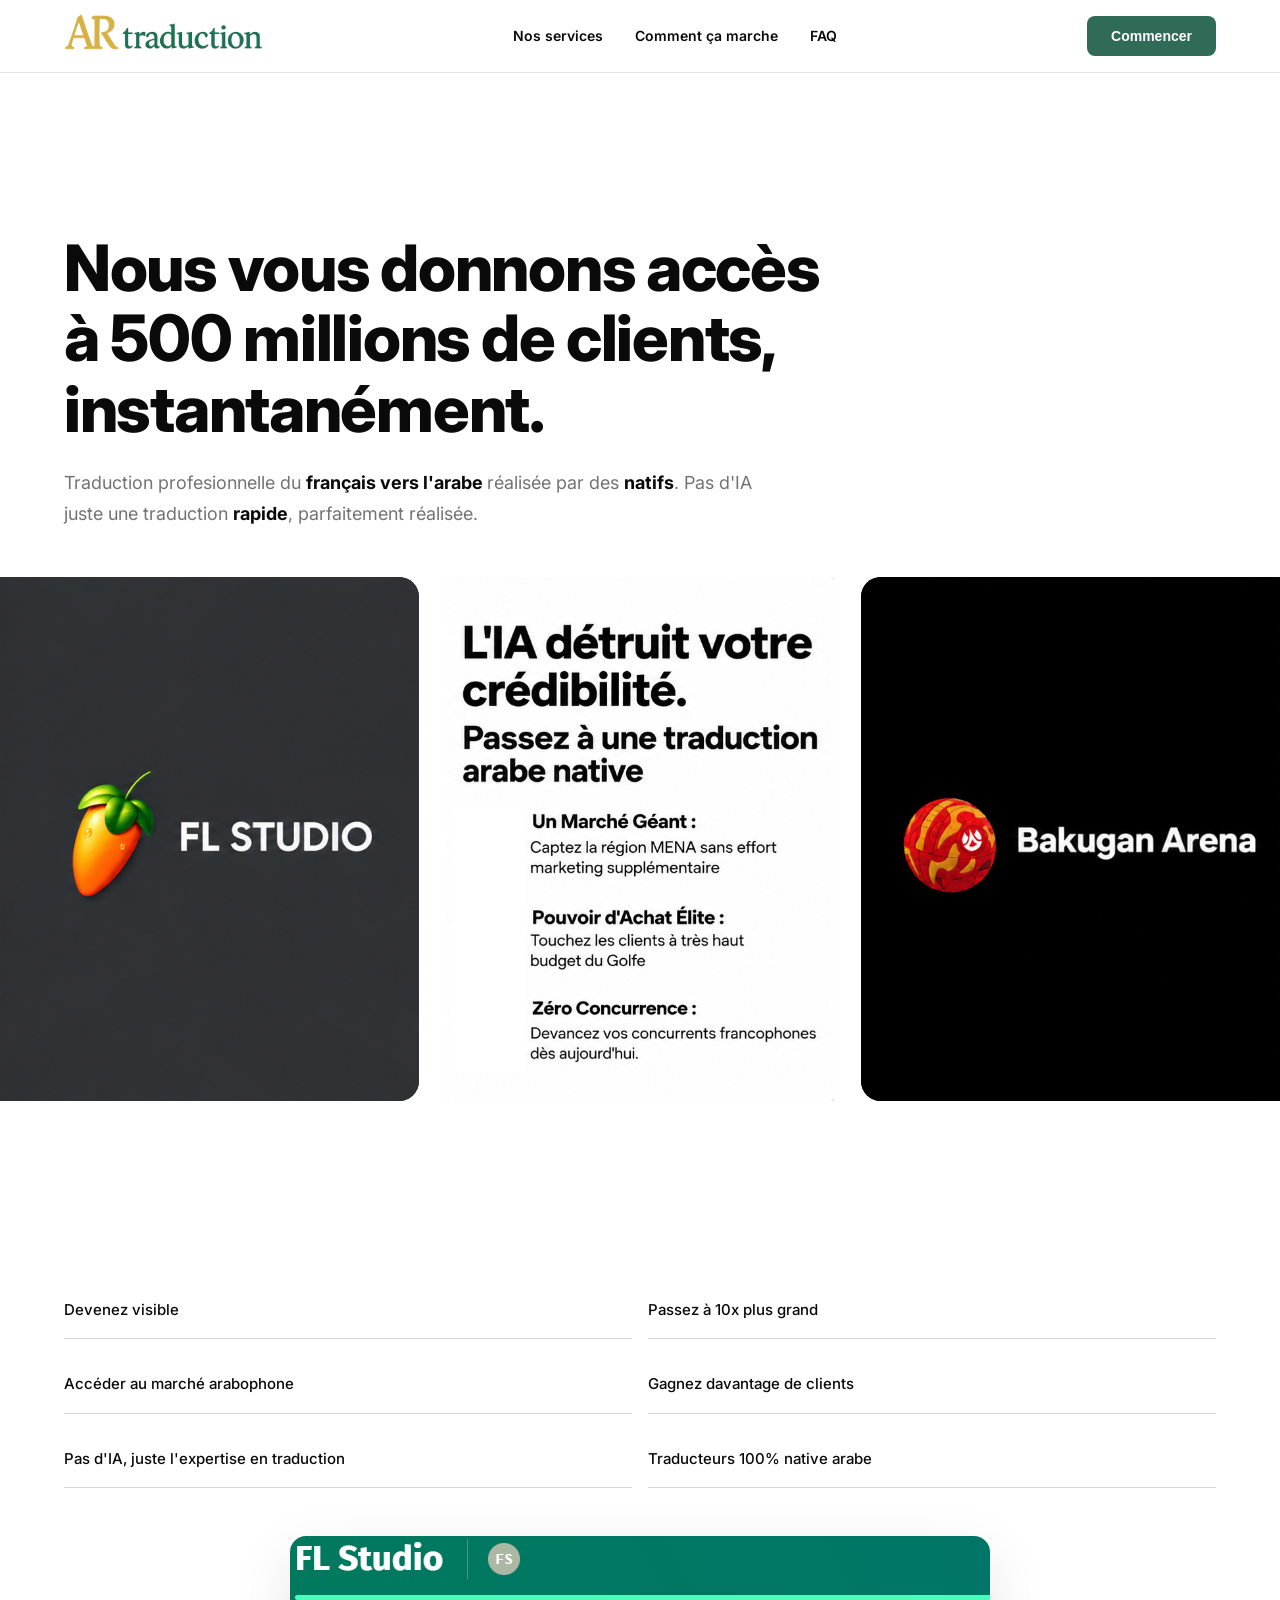
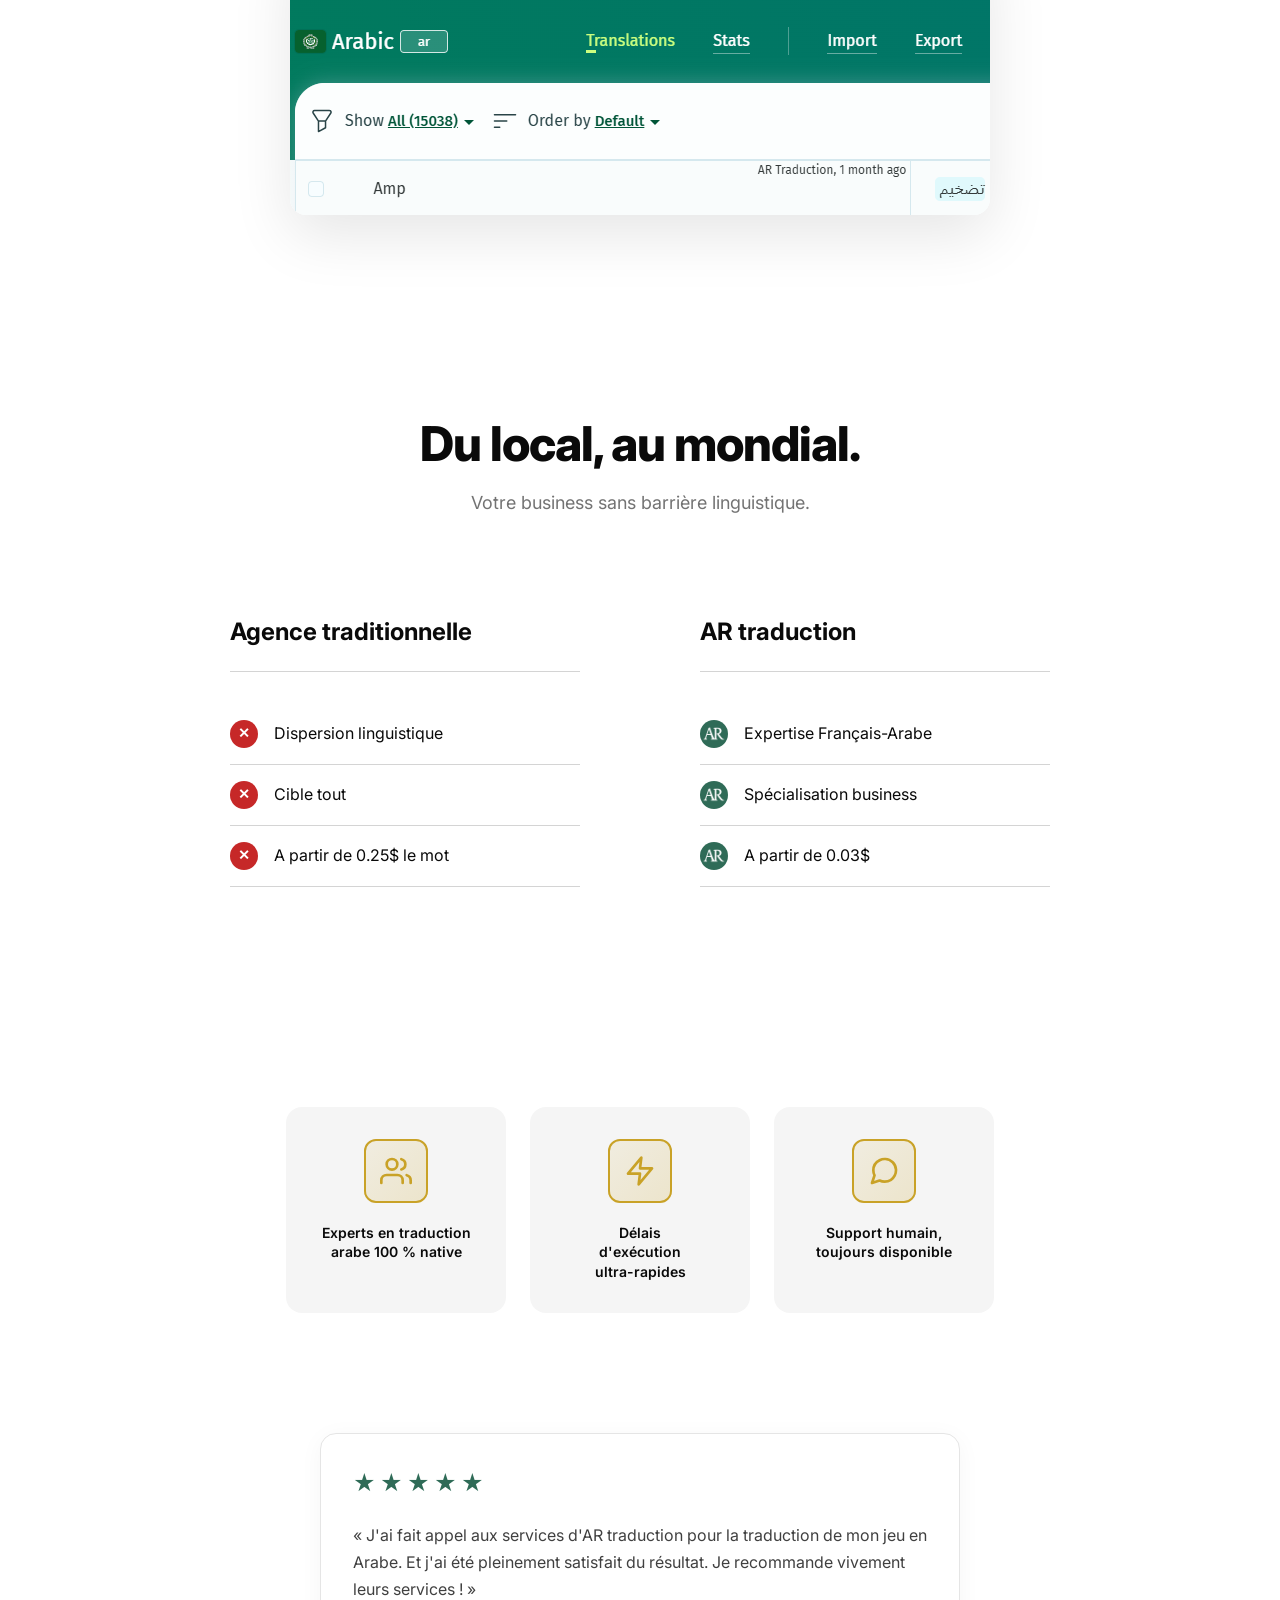
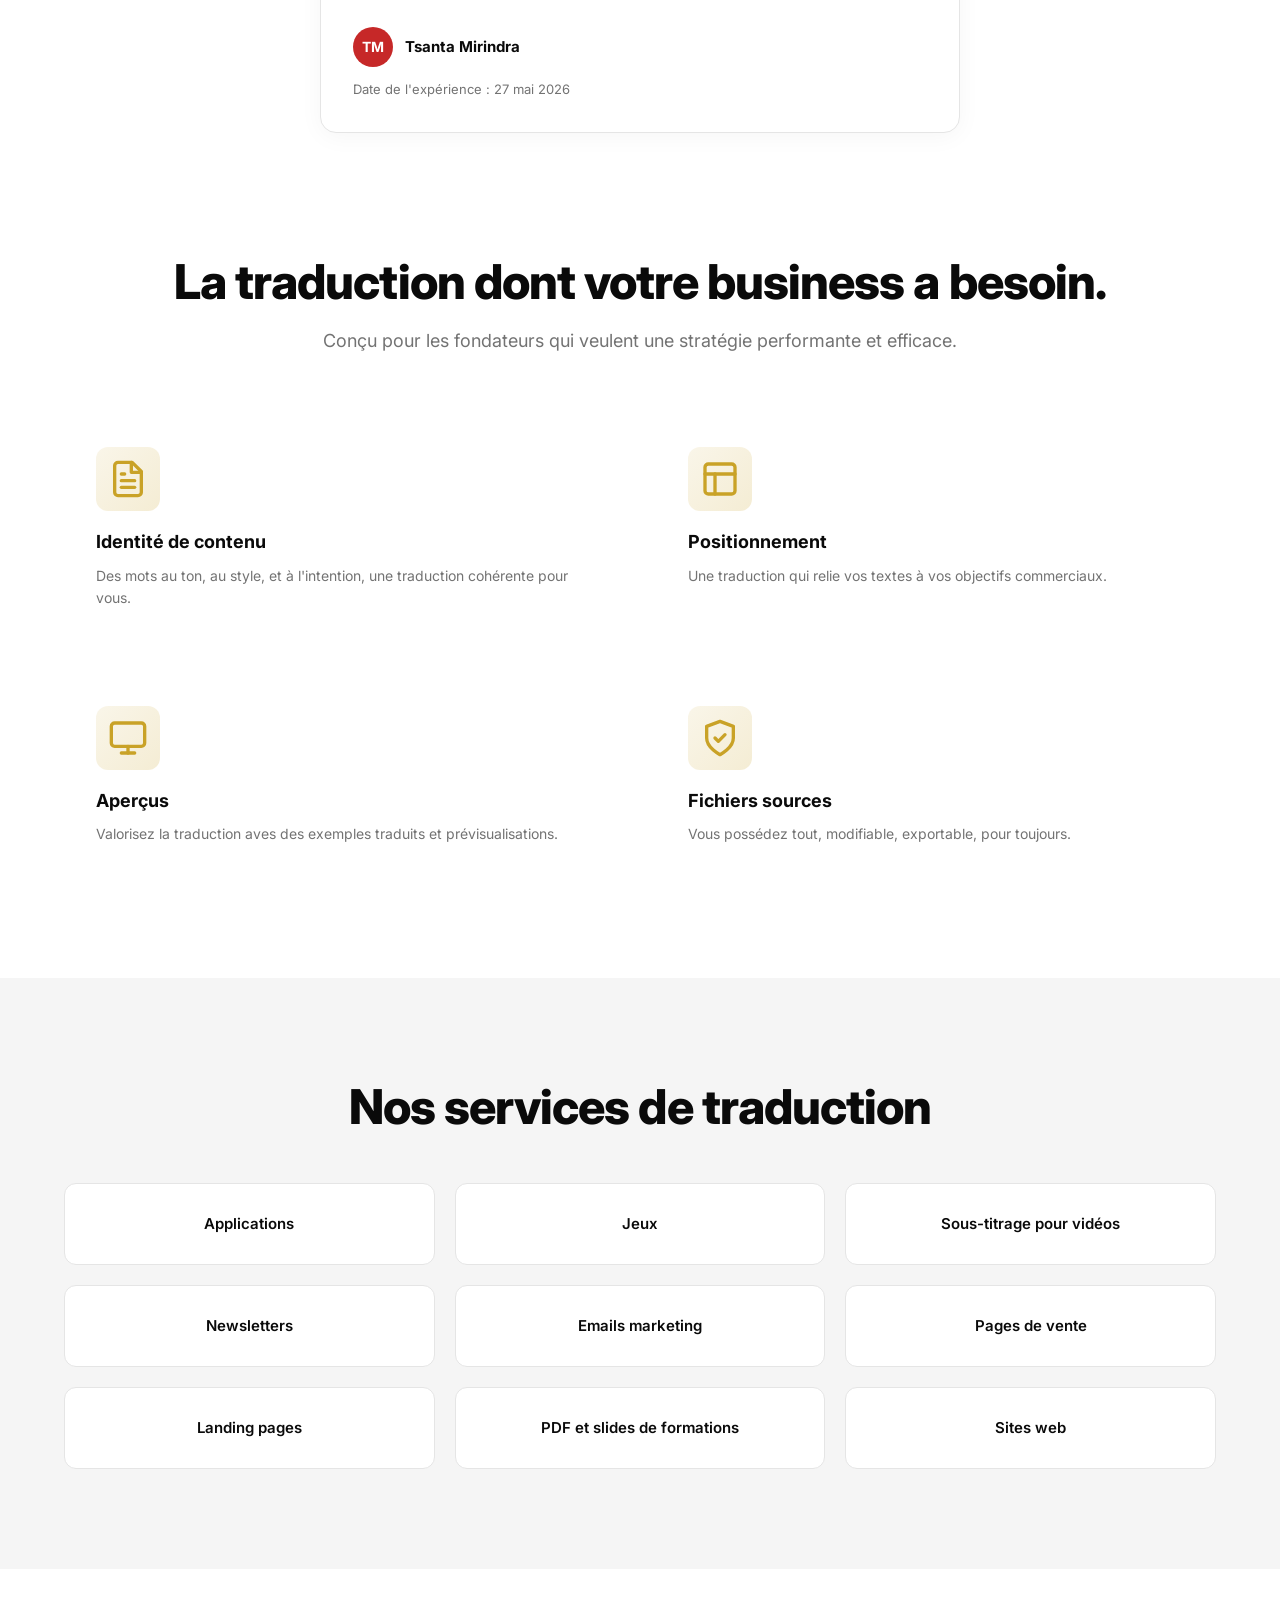
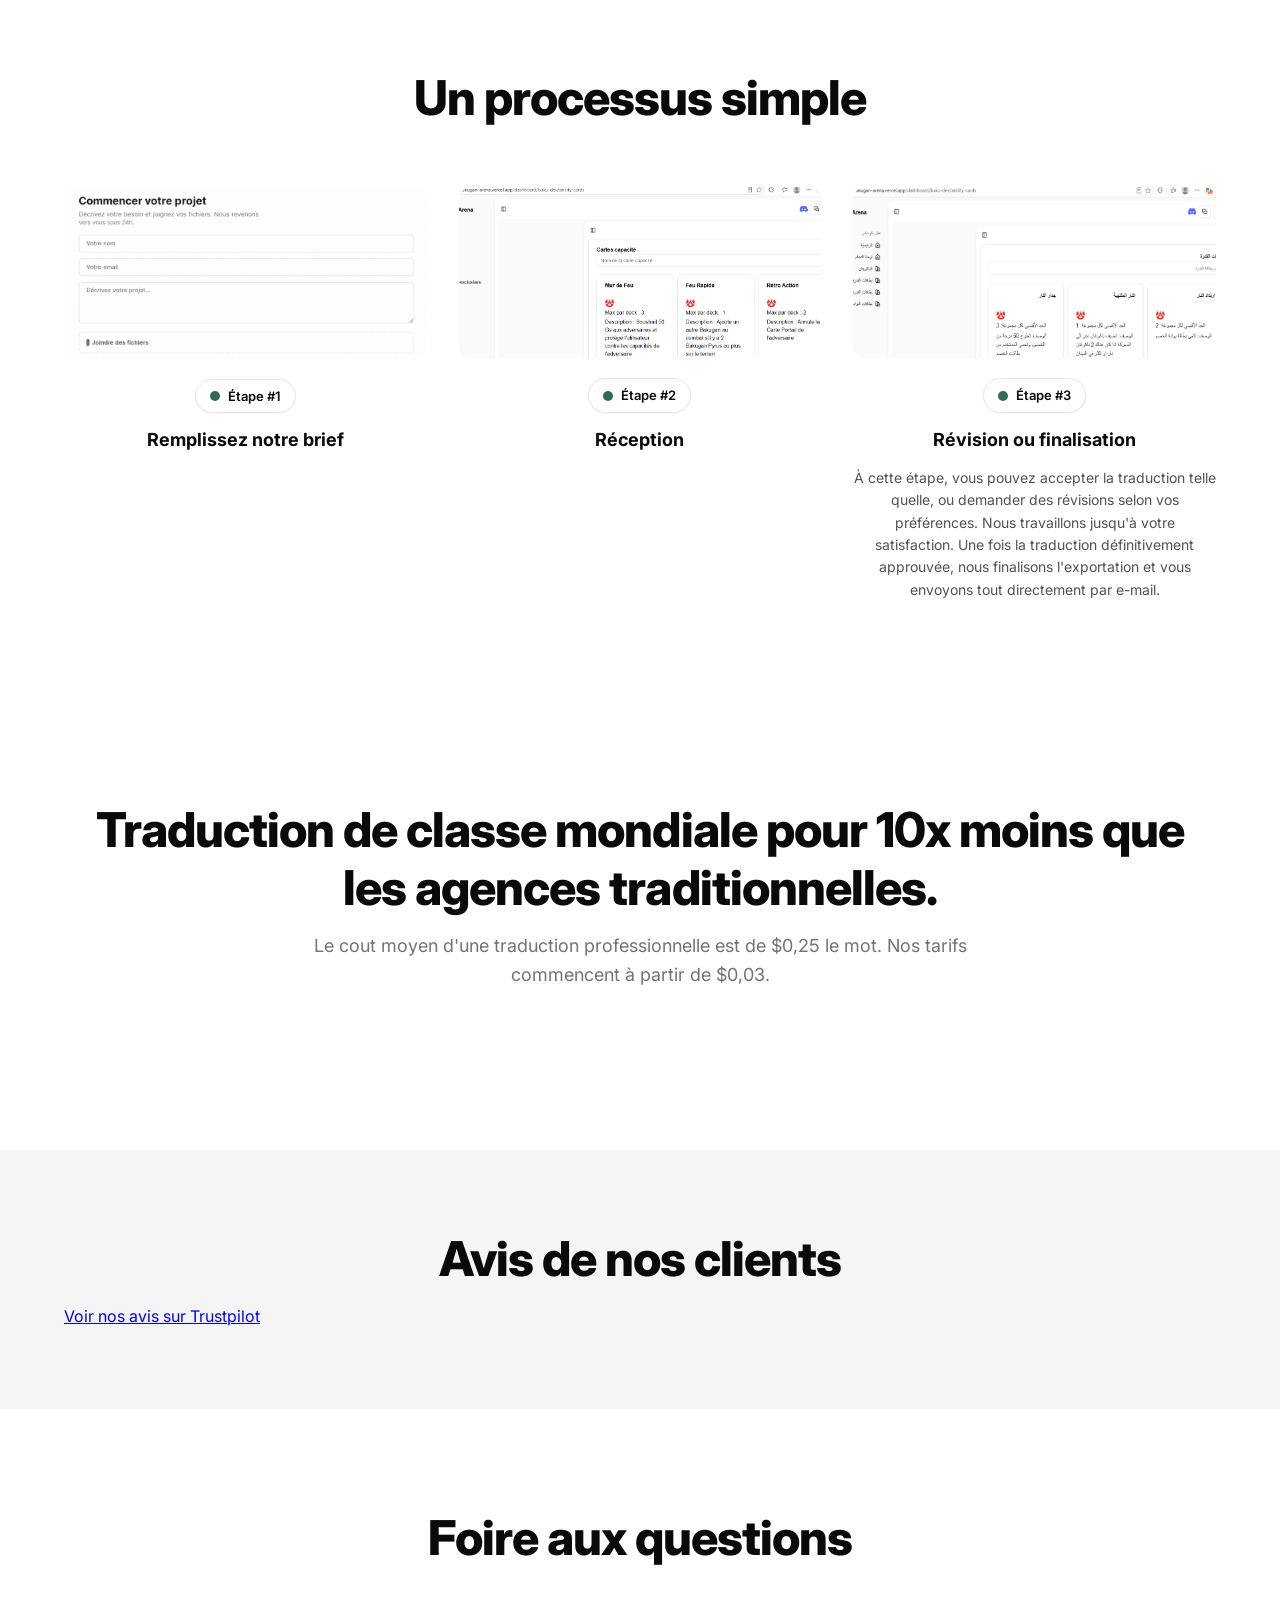
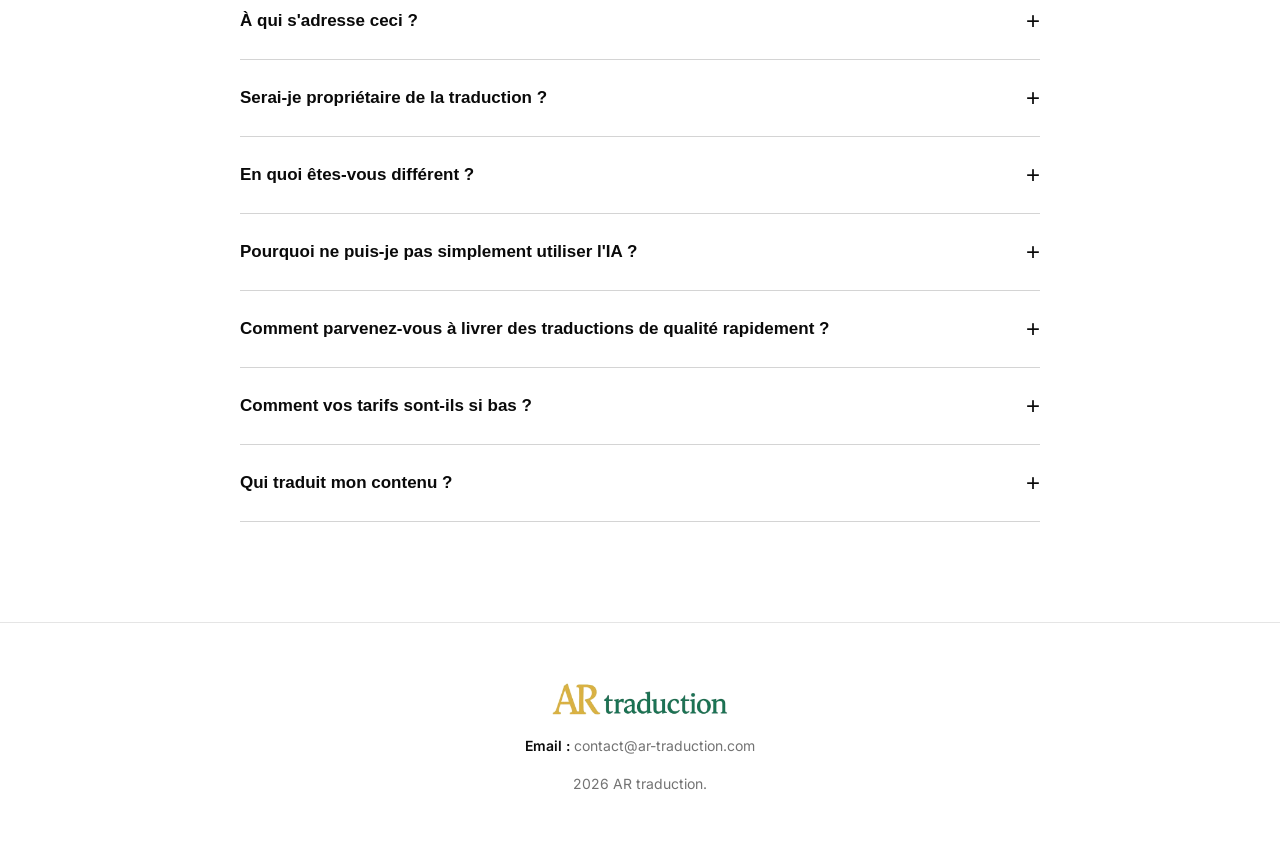
==== index.html @ 7be17edc "Add files via upload" ====
<!DOCTYPE html>
<html lang="fr">
<head>
    <meta charset="UTF-8">
    <meta name="viewport" content="width=device-width, initial-scale=1.0">
    <title>AR traduction - Traduction native du français vers l'arabe</title>
    <meta name="description" content="Traduction professionnelle réalisée par des natifs. Pas d'IA, juste une traduction rapide, d'une qualité exceptionnelle.">
    <link rel="stylesheet" href="style.css">
    <link rel="preconnect" href="https://fonts.googleapis.com">
    <link rel="preconnect" href="https://fonts.gstatic.com" crossorigin>
    <link href="https://fonts.googleapis.com/css2?family=Inter:wght@400;500;600;700;800;900&display=swap" rel="stylesheet">

    <link rel="icon" type="image/x-icon" href="images/favicon.ico" sizes="48x48">
    <link rel="apple-touch-icon" sizes="180x180" href="images/favicon.ico">

    <style>
        /* ── CAPTCHA styles ── */
        .captcha-row {
            display: flex;
            flex-direction: column;
            gap: 6px;
        }
        .captcha-label {
            font-size: 0.95rem;
            font-weight: 600;
            color: var(--text, #1a1a2e);
            padding: 2px 0;
        }
        .captcha-input {
            /* inherits .form-input via shared class */
            max-width: 160px;
        }
        /* hide number spinners */
        .captcha-input::-webkit-outer-spin-button,
        .captcha-input::-webkit-inner-spin-button { -webkit-appearance: none; margin: 0; }
        .captcha-input[type=number] { -moz-appearance: textfield; }

        .captcha-error {
            font-size: 0.82rem;
            color: #e53e3e;
            min-height: 1.1em;
            display: block;
        }
        /* shake animation on wrong answer */
        @keyframes captcha-shake {
            0%,100% { transform: translateX(0); }
            20%      { transform: translateX(-6px); }
            40%      { transform: translateX(6px); }
            60%      { transform: translateX(-4px); }
            80%      { transform: translateX(4px); }
        }
        .captcha-input.shake { animation: captcha-shake .4s ease; }

        /* ── Hero gallery — Softriver style ── */
        .hero-gallery {
            margin-top: 3rem;
            width: 100%;
            padding: 0;
            box-sizing: border-box;
            overflow: hidden;
        }
        .hero-gallery-track {
            display: grid;
            grid-template-columns: minmax(0, 1fr) minmax(0, 1fr) minmax(0, 1fr);
            gap: 12px;
            width: 100%;
        }
        .hero-gallery-card {
            width: 100%;
            aspect-ratio: 4 / 5;
            border-radius: 20px;
            overflow: hidden;
            box-shadow: none;
        }
        .hero-gallery-card img {
            width: 100%;
            height: 100%;
            object-fit: cover;
            object-position: center top;
            display: block;
        }
        @media (max-width: 700px) {
            .hero-gallery-track { grid-template-columns: 1fr; gap: 12px; }
        }
    </style>

    <!-- TrustBox script (Trustpilot) -->
    <script type="text/javascript" src="//widget.trustpilot.com/bootstrap/v5/tp.widget.bootstrap.min.js" async></script>
</head>
<body>
    <!-- Navigation -->
    <nav class="navbar">
        <div class="container nav-container">
            <a href="#" class="logo">
                <img src="images/logo.png" alt="AR traduction" class="logo-img">
            </a>
            <ul class="nav-links">
                <li><a href="#services">Nos services</a></li>
                <li><a href="#process">Comment ça marche</a></li>
                <li><a href="#faq">FAQ</a></li>
            </ul>
            <button class="nav-cta" id="openContactBtn">Commencer</button>
        </div>
    </nav>

    <!-- Hero Section -->
    <section class="hero">
        <div class="container">
            <h1 class="hero-title">
                Nous vous donnons accès<br>
                à 500 millions de clients, instantanément.
            </h1>
            <p class="hero-subtitle">
                Traduction profesionnelle du <strong>français vers l'arabe </strong>réalisée par des <strong>natifs</strong>. Pas d'IA juste une traduction <strong>rapide</strong>, parfaitement réalisée.
            </p>
        </div>
        <div class="hero-gallery">
            <div class="hero-gallery-track">
                <div class="hero-gallery-card" style="background:#2d2d2d; border-radius: 0 20px 20px 0;">
                    <img src="images/gallery-1.png" alt="FL Studio — traduction arabe" style="object-fit:cover; object-position: center 40%;">
                </div>
                <div class="hero-gallery-card" style="background:#fff; border-radius: 20px;">
                    <img src="images/gallery-2.png" alt="Exemple de traduction arabe native" style="object-fit:contain; object-position:center top;">
                </div>
                <div class="hero-gallery-card" style="background:#000; border-radius: 20px 0 0 20px;">
                    <img src="images/gallery-3.png" alt="Bakugan Arena — traduction arabe" style="object-fit:cover; object-position: center 40%;">
                </div>
            </div>
        </div>
    </section>

    <!-- Features Section -->
    <section class="features">
        <div class="container">
            <div class="features-content">
                <div class="features-text">
                    <div class="features-grid">
                        <div class="feature-item"><span class="feature-name">Devenez visible</span><span class="feature-divider"></span></div>
                        <div class="feature-item"><span class="feature-name">Passez à 10x plus grand</span><span class="feature-divider"></span></div>
                        <div class="feature-item"><span class="feature-name">Accéder au marché arabophone</span><span class="feature-divider"></span></div>
                        <div class="feature-item"><span class="feature-name">Gagnez davantage de clients</span><span class="feature-divider"></span></div>
                        <div class="feature-item"><span class="feature-name">Pas d'IA, juste l'expertise en traduction</span><span class="feature-divider"></span></div>
                        <div class="feature-item"><span class="feature-name">Traducteurs 100% native arabe</span><span class="feature-divider"></span></div>
                    </div>
                </div>
                <div class="features-image">
                    <img src="images/card.png" alt="Exemple de traduction">
                </div>
            </div>
        </div>
    </section>

    <!-- Comparison Section -->
    <section class="comparison">
        <div class="container">
            <h2 class="section-title">Du local, au mondial.</h2>
            <p class="section-subtitle">Votre business sans barrière linguistique.</p>
            <div class="comparison-grid">
                <div class="comparison-card traditional">
                    <h3 class="comparison-title">Agence traditionnelle</h3>
                    <ul class="comparison-list">
                        <li><span class="icon-x">✕</span><span>Dispersion linguistique</span></li>
                        <li><span class="icon-x">✕</span><span>Cible tout</span></li>
                        <li><span class="icon-x">✕</span><span>A partir de 0.25$ le mot</span></li>
                    </ul>
                </div>
                <div class="comparison-card ar-traduction">
                    <h3 class="comparison-title">AR traduction</h3>
                    <ul class="comparison-list">
                        <li><span class="icon-check"><img src="images/ar-logo.png" alt="AR"></span><span>Expertise Français-Arabe</span></li>
                        <li><span class="icon-check"><img src="images/ar-logo.png" alt="AR"></span><span>Spécialisation business</span></li>
                        <li><span class="icon-check"><img src="images/ar-logo.png" alt="AR"></span><span>A partir de 0.03$</span></li>
                    </ul>
                </div>
            </div>
        </div>
    </section>

    <!-- Benefits Section -->
    <section class="benefits">
        <div class="container">
            <div class="benefits-grid" style="grid-template-columns: repeat(3, minmax(0, 220px)); justify-content: center;">
                <div class="benefit-card">
                    <div class="benefit-icon"><svg xmlns="http://www.w3.org/2000/svg" width="32" height="32" viewBox="0 0 24 24" fill="none" stroke="currentColor" stroke-width="2" stroke-linecap="round" stroke-linejoin="round"><path d="M17 21v-2a4 4 0 0 0-4-4H5a4 4 0 0 0-4 4v2"></path><circle cx="9" cy="7" r="4"></circle><path d="M23 21v-2a4 4 0 0 0-3-3.87"></path><path d="M16 3.13a4 4 0 0 1 0 7.75"></path></svg></div>
                    <p class="benefit-text">Experts en traduction<br>arabe 100 % native</p>
                </div>
                <div class="benefit-card">
                    <div class="benefit-icon"><svg xmlns="http://www.w3.org/2000/svg" width="32" height="32" viewBox="0 0 24 24" fill="none" stroke="currentColor" stroke-width="2" stroke-linecap="round" stroke-linejoin="round"><polygon points="13 2 3 14 12 14 11 22 21 10 12 10 13 2"></polygon></svg></div>
                    <p class="benefit-text">Délais<br>d'exécution<br>ultra-rapides</p>
                </div>
                <div class="benefit-card">
                    <div class="benefit-icon"><svg xmlns="http://www.w3.org/2000/svg" width="32" height="32" viewBox="0 0 24 24" fill="none" stroke="currentColor" stroke-width="2" stroke-linecap="round" stroke-linejoin="round"><path d="M21 11.5a8.38 8.38 0 0 1-.9 3.8 8.5 8.5 0 0 1-7.6 4.7 8.38 8.38 0 0 1-3.8-.9L3 21l1.9-5.7a8.38 8.38 0 0 1-.9-3.8 8.5 8.5 0 0 1 4.7-7.6 8.38 8.38 0 0 1 3.8-.9h.5a8.48 8.48 0 0 1 8 8v.5z"></path></svg></div>
                    <p class="benefit-text">Support humain,<br>toujours disponible</p>
                </div>
            </div>
        </div>
    </section>

    <!-- Featured Review (above Package) -->
    <section class="featured-review">
        <div class="container">
            <div class="featured-review-card">
                <div class="review-stars">★★★★★</div>
                <p class="review-quote">« J'ai fait appel aux services d'AR traduction pour la traduction de mon jeu en Arabe. Et j'ai été pleinement satisfait du résultat. Je recommande vivement leurs services ! »</p>
                <div class="review-meta">
                    <div class="review-avatar">TM</div>
                    <div class="review-author-block">
                        <p class="review-author">Tsanta Mirindra</p>
                    </div>
                </div>
                <p class="review-date">Date de l'expérience : 27 mai 2026</p>
            </div>
        </div>
    </section>

    <!-- Package Section -->
    <section class="package">
        <div class="container">
            <h2 class="section-title">La traduction dont votre business a besoin.</h2>
            <p class="section-subtitle">Conçu pour les fondateurs qui veulent une stratégie performante et efficace.</p>
            <div class="package-grid" style="grid-template-columns: repeat(2, 1fr);">
                <div class="package-item">
                    <div class="package-icon"><svg xmlns="http://www.w3.org/2000/svg" width="40" height="40" viewBox="0 0 24 24" fill="none" stroke="currentColor" stroke-width="2" stroke-linecap="round" stroke-linejoin="round"><path d="M14.5 2H6a2 2 0 0 0-2 2v16a2 2 0 0 0 2 2h12a2 2 0 0 0 2-2V7.5L14.5 2z"></path><polyline points="14 2 14 8 20 8"></polyline><line x1="16" y1="13" x2="8" y2="13"></line><line x1="16" y1="17" x2="8" y2="17"></line><line x1="10" y1="9" x2="8" y2="9"></line></svg></div>
                    <h4>Identité de contenu</h4>
                    <p>Des mots au ton, au style, et à l'intention, une traduction cohérente pour vous.</p>
                </div>
                <div class="package-item">
                    <div class="package-icon"><svg xmlns="http://www.w3.org/2000/svg" width="40" height="40" viewBox="0 0 24 24" fill="none" stroke="currentColor" stroke-width="2" stroke-linecap="round" stroke-linejoin="round"><rect x="3" y="3" width="18" height="18" rx="2"/><path d="M3 9h18"/><path d="M9 21V9"/></svg></div>
                    <h4>Positionnement</h4>
                    <p>Une traduction qui relie vos textes à vos objectifs commerciaux.</p>
                </div>
                <div class="package-item">
                    <div class="package-icon"><svg xmlns="http://www.w3.org/2000/svg" width="40" height="40" viewBox="0 0 24 24" fill="none" stroke="currentColor" stroke-width="2" stroke-linecap="round" stroke-linejoin="round"><rect x="2" y="3" width="20" height="14" rx="2" ry="2"></rect><line x1="8" y1="21" x2="16" y2="21"></line><line x1="12" y1="17" x2="12" y2="21"></line></svg></div>
                    <h4>Aperçus</h4>
                    <p>Valorisez la traduction aves des exemples traduits et prévisualisations.</p>
                </div>
                <div class="package-item">
                    <div class="package-icon"><svg xmlns="http://www.w3.org/2000/svg" width="40" height="40" viewBox="0 0 24 24" fill="none" stroke="currentColor" stroke-width="2" stroke-linecap="round" stroke-linejoin="round"><path d="M12 22s8-4 8-10V5l-8-3-8 3v7c0 6 8 10 8 10z"></path><path d="m9 12 2 2 4-4"></path></svg></div>
                    <h4>Fichiers sources</h4>
                    <p>Vous possédez tout, modifiable, exportable, pour toujours.</p>
                </div>
            </div>
        </div>
    </section>

    <!-- Services Section -->
    <section class="services" id="services">
        <div class="container">
            <h2 class="section-title">Nos services de traduction</h2>
            <div class="services-grid">
                <div class="service-card">Applications</div>
                <div class="service-card">Jeux</div>
                <div class="service-card">Sous-titrage pour vidéos</div>
                <div class="service-card">Newsletters</div>
                <div class="service-card">Emails marketing</div>
                <div class="service-card">Pages de vente</div>
                <div class="service-card">Landing pages</div>
                <div class="service-card">PDF et slides de formations</div>
                <div class="service-card">Sites web</div>
            </div>
        </div>
    </section>

    <!-- Comment ça marche / Process Section -->
    <section class="process" id="process">
        <div class="container">
            <h2 class="section-title">Un processus simple</h2>
            <div class="process-grid">
                <div class="process-step">
                    <div class="process-step-image">
                        <img src="images/process-1.png" alt="Étape 1 — Remplissez notre brief">
                    </div>
                    <span class="process-step-badge"><span class="process-step-dot"></span>Étape #1</span>
                    <h3 class="process-step-title">Remplissez notre brief</h3>
                </div>
                <div class="process-step">
                    <div class="process-step-image">
                        <img src="images/process-2.png" alt="Étape 2 — Réception">
                    </div>
                    <span class="process-step-badge"><span class="process-step-dot"></span>Étape #2</span>
                    <h3 class="process-step-title">Réception</h3>
                </div>
                <div class="process-step">
                    <div class="process-step-image">
                        <img src="images/process-3.png" alt="Étape 3 — Révision ou finalisation">
                    </div>
                    <span class="process-step-badge"><span class="process-step-dot"></span>Étape #3</span>
                    <h3 class="process-step-title">Révision ou finalisation</h3>
                    <p class="process-step-text">À cette étape, vous pouvez accepter la traduction telle quelle, ou demander des révisions selon vos préférences. Nous travaillons jusqu'à votre satisfaction. Une fois la traduction définitivement approuvée, nous finalisons l'exportation et vous envoyons tout directement par e-mail.</p>
                </div>
            </div>
        </div>
    </section>

    <!-- Pricing Section -->
    <section class="pricing">
        <div class="container">
            <h2 class="section-title">Traduction de classe mondiale pour 10x moins que les agences traditionnelles.</h2>
            <p class="section-subtitle">Le cout moyen d'une traduction professionnelle est de $0,25 le mot. Nos tarifs commencent à partir de $0,03.</p>
        </div>
    </section>

    <!-- Reviews Section (Trustpilot TrustBox) -->
    <section class="reviews">
        <div class="container">
            <h2 class="section-title">Avis de nos clients</h2>

            <!-- TrustBox widget - Carousel -->
            <div class="trustpilot-widget"
                 data-locale="fr-FR"
                 data-template-id="56278e9abfbbba0bdcd568bc"
                 data-businessunit-id="6a16bdfcb979cc82302ed591"
                 data-style-height="140px"
                 data-style-width="100%"
                 data-theme="light"
                 data-stars="4,5"
                 data-review-languages="fr">
                <a href="https://fr.trustpilot.com/review/ar-traduction.com" target="_blank" rel="noopener">
                    Voir nos avis sur Trustpilot
                </a>
            </div>
            <!-- End TrustBox widget -->
        </div>
    </section>

    <!-- FAQ Section -->
    <section class="faq" id="faq">
        <div class="container">
            <h2 class="section-title">Foire aux questions</h2>
            <div class="faq-list">
                <div class="faq-item">
                    <button class="faq-question">
                        <span>À qui s'adresse ceci ?</span>
                        <span class="faq-icon">+</span>
                    </button>
                    <div class="faq-answer">
                        <p>Nous nous adressons aux marques, produits et services qui souhaitent une traduction de qualité sans devoir attendre des semaines (ou des mois) avec une agence ou un freelance hors de prix.</p>
                    </div>
                </div>
                <div class="faq-item">
                    <button class="faq-question">
                        <span>Serai-je propriétaire de la traduction ?</span>
                        <span class="faq-icon">+</span>
                    </button>
                    <div class="faq-answer">
                        <p>Oui absolument, contrairement à la traduction par IA, vous pouvez pleinement protéger cette traduction.</p>
                    </div>
                </div>
                <div class="faq-item">
                    <button class="faq-question">
                        <span>En quoi êtes-vous différent ?</span>
                        <span class="faq-icon">+</span>
                    </button>
                    <div class="faq-answer">
                        <p>Notre objectif et de permettre à toute personne lançant une entreprise, même avec peu de capital, de disposer d'une traduction de qualité tout en maintenant des prix abordables.</p>
                    </div>
                </div>
                <div class="faq-item">
                    <button class="faq-question">
                        <span>Pourquoi ne puis-je pas simplement utiliser l'IA ?</span>
                        <span class="faq-icon">+</span>
                    </button>
                    <div class="faq-answer">
                        <p>L'IA est idéale pour créer des traductions temporaires lors de la mise en place de votre entreprise. Cependant, si vous souhaitez un contenu durable, crédible et qui transmet puissamment votre vision, opter pour une traduction native est la solution.</p>
                    </div>
                </div>
                <div class="faq-item">
                    <button class="faq-question">
                        <span>Comment parvenez-vous à livrer des traductions de qualité rapidement ?</span>
                        <span class="faq-icon">+</span>
                    </button>
                    <div class="faq-answer">
                        <p>Nous possédons des années d'expérience combinée en traduction, et utilisons des processus pour fournir des traductions à une vitesse record.</p>
                    </div>
                </div>
                <div class="faq-item">
                    <button class="faq-question">
                        <span>Comment vos tarifs sont-ils si bas ?</span>
                        <span class="faq-icon">+</span>
                    </button>
                    <div class="faq-answer">
                        <p>Nous tirons parti de nos années d'expertise combinée en traduction, avec une méthode d'équipe/de collaboration, ce qui nous permet d'être efficaces et de traduire rapidement.</p>
                    </div>
                </div>
                <div class="faq-item">
                    <button class="faq-question">
                        <span>Qui traduit mon contenu ?</span>
                        <span class="faq-icon">+</span>
                    </button>
                    <div class="faq-answer">
                        <p>Tous nos traducteurs sont soigneusement sélectionnés du monde arabe, et chaque traduction est réalisée sous supervision.</p>
                    </div>
                </div>
            </div>
        </div>
    </section>

    <!-- Footer -->
    <footer class="footer">
        <div class="container">
            <div class="footer-content">
                <img src="images/logo.png" alt="AR traduction" class="footer-logo">
                <p class="footer-contact"><span class="footer-contact-label">Email :</span> <a href="mailto:contact@ar-traduction.com" class="footer-contact-email">contact@ar-traduction.com</a></p>
                <p class="footer-text">2026 AR traduction.</p>
            </div>
        </div>
    </footer>

    <!-- Contact Modal -->
    <div class="modal-overlay" id="contactModal" aria-hidden="true">
        <div class="modal" role="dialog" aria-modal="true" aria-labelledby="modalTitle">
            <button class="modal-close" id="closeContactBtn" aria-label="Fermer">×</button>
            <h3 id="modalTitle" class="modal-title">Commencer votre projet</h3>
            <p class="modal-subtitle">Décrivez votre besoin et joignez vos fichiers. Nous revenons vers vous sous 24h.</p>

            <form id="contactForm"
                  action="https://formsubmit.co/contact@ar-traduction.com"
                  method="POST"
                  enctype="multipart/form-data">
                <input type="hidden" name="_subject" value="Nouvelle demande — AR traduction">
                <input type="hidden" name="_captcha" value="false">
                <!-- Bot trap: hidden timestamp field filled by JS; bots that don't run JS won't set it -->
                <input type="hidden" name="_form_loaded" id="formLoadedTime" value="">
                <input type="hidden" name="_template" value="table">
                <input type="hidden" name="_next" value="https://ar-traduction.com/merci.html">
                <input type="hidden" name="_autoresponse" value="Merci pour votre message ! Nous avons bien reçu votre demande et vous répondrons sous 24-48h. — L'équipe AR Traduction">
                <input type="text" name="_honey" style="display:none">

                <div class="form-row">
                    <input class="form-input" type="text" name="Nom" placeholder="Votre nom" required>
                </div>
                <div class="form-row">
                    <input class="form-input" type="email" name="email" placeholder="Votre email" required>
                </div>
                <div class="form-row">
                    <textarea class="form-input" name="Message" rows="5" placeholder="Décrivez votre projet..." required></textarea>
                </div>
                <div class="form-row">
                    <label class="file-label" for="attachments">
                        <span>📎 Joindre des fichiers</span>
                        <span class="file-hint" id="fileHint">Aucun fichier sélectionné</span>
                    </label>
                    <input class="file-input" type="file" id="attachments" name="attachment" multiple>
                </div>
                <!-- Math CAPTCHA -->
                <div class="form-row captcha-row">
                    <label class="captcha-label" id="captchaQuestion">Chargement…</label>
                    <input class="form-input captcha-input" type="number" id="captchaAnswer" placeholder="Votre réponse" autocomplete="off" required>
                    <span class="captcha-error" id="captchaError"></span>
                </div>

                <button class="form-submit" type="submit" id="submitBtn">Envoyer</button>
                <p class="form-status" id="formStatus"></p>
            </form>
        </div>
    </div>

    <script>
    /* ── Anti-bot CAPTCHA ── Registered BEFORE script.js so it fires first on submit */
    (function () {
        'use strict';

        // 1. Record when the page loaded (bots fill forms instantly)
        document.getElementById('formLoadedTime').value = Date.now();

        // ── CAPTCHA engine ──────────────────────────────────────────────
        var ops = [
            { label: function(a,b){ return a + ' + ' + b + ' = ?'; }, fn: function(a,b){ return a+b; } },
            { label: function(a,b){ return a + ' − ' + b + ' = ?'; }, fn: function(a,b){ return a-b; } },
            { label: function(a,b){ return a + ' × ' + b + ' = ?'; }, fn: function(a,b){ return a*b; } }
        ];
        var _answer = null;

        function generateCaptcha() {
            var op = ops[Math.floor(Math.random() * ops.length)];
            var a  = Math.floor(Math.random() * 9) + 1;
            var b  = (op === ops[1])
                        ? Math.floor(Math.random() * a) + 1
                        : Math.floor(Math.random() * 9) + 1;
            _answer = op.fn(a, b);
            document.getElementById('captchaQuestion').textContent =
                'Vérification anti-robot : ' + op.label(a, b);
            var input = document.getElementById('captchaAnswer');
            input.value = '';
            input.classList.remove('shake');
            document.getElementById('captchaError').textContent = '';
        }

        generateCaptcha();

        // Re-generate each time the modal opens
        var openBtn = document.getElementById('openContactBtn');
        if (openBtn) openBtn.addEventListener('click', generateCaptcha);

        // ── Form submission guard ───────────────────────────────────────
        // Using capture:true so this fires before script.js's bubble-phase listener
        var form = document.getElementById('contactForm');
        if (form) {
            form.addEventListener('submit', function (e) {
                var submitBtn = document.getElementById('submitBtn');
                var input     = document.getElementById('captchaAnswer');
                var errorEl   = document.getElementById('captchaError');
                var userVal   = parseInt(input.value, 10);

                // CAPTCHA check
                if (isNaN(userVal) || userVal !== _answer) {
                    e.preventDefault();
                    e.stopImmediatePropagation(); // prevent script.js listener from running
                    errorEl.textContent = 'Réponse incorrecte — réessayez.';
                    input.classList.remove('shake');
                    void input.offsetWidth;
                    input.classList.add('shake');
                    // Reset button in case script.js already mutated it
                    submitBtn.disabled = false;
                    submitBtn.textContent = 'Envoyer';
                    input.focus();
                    generateCaptcha();
                    return;
                }

                // Time-based check
                var loadedAt = parseInt(document.getElementById('formLoadedTime').value, 10);
                if (Date.now() - loadedAt < 3000) {
                    e.preventDefault();
                    e.stopImmediatePropagation();
                    errorEl.textContent = 'Soumission trop rapide — veuillez réessayer.';
                    submitBtn.disabled = false;
                    submitBtn.textContent = 'Envoyer';
                    return;
                }

                // All checks passed — script.js listener runs normally
                errorEl.textContent = '';
            }, true); // <-- capture phase: runs before script.js
        }
    })();
    </script>

    <script src="script.js"></script>
</body>
</html>
---- style.css ----
/* Reset and Base Styles */
* {
    margin: 0;
    padding: 0;
    box-sizing: border-box;
}

:root {
    --gold: #C9A227;
    --gold-light: #D4AF37;
    --gold-dark: #B8860B;
    --green: #2F6B57;
    --green-light: #3D806A;
    --red: #C62828;
    --black: #0a0a0a;
    --dark: #1a1a1a;
    --gray-900: #171717;
    --gray-800: #262626;
    --gray-700: #404040;
    --gray-600: #525252;
    --gray-500: #737373;
    --gray-400: #a3a3a3;
    --gray-300: #d4d4d4;
    --gray-200: #e5e5e5;
    --gray-100: #f5f5f5;
    --white: #ffffff;
}

html {
    scroll-behavior: smooth;
}

body {
    font-family: 'Inter', -apple-system, BlinkMacSystemFont, 'Segoe UI', Roboto, sans-serif;
    background-color: var(--white);
    color: var(--black);
    line-height: 1.6;
    overflow-x: hidden;
}

.container {
    max-width: 1200px;
    margin: 0 auto;
    padding: 0 24px;
}

/* Typography */
h1, h2, h3, h4 {
    font-weight: 700;
    line-height: 1.2;
}

.gold {
    color: var(--gold);
}

/* Navigation */
.navbar {
    position: sticky;
    top: 0;
    background: var(--white);
    z-index: 1000;
    border-bottom: 1px solid var(--gray-200);
}

.nav-container {
    display: flex;
    justify-content: space-between;
    align-items: center;
    height: 72px;
}

.logo-img {
    height: 36px;
    width: auto;
}

.nav-cta {
    background: var(--green);
    color: var(--white);
    border: none;
    padding: 12px 24px;
    border-radius: 8px;
    font-size: 14px;
    font-weight: 600;
    cursor: pointer;
    transition: all 0.2s ease;
}

.nav-cta:hover {
    background: var(--green-light);
    transform: translateY(-1px);
}

/* Hero Section */
.hero {
    padding: 160px 0 80px;
    text-align: left;
}

.hero-title {
    font-size: clamp(36px, 5vw, 64px);
    font-weight: 800;
    line-height: 1.1;
    margin-bottom: 24px;
    letter-spacing: -0.02em;
}

.hero-subtitle {
    font-size: 18px;
    color: var(--gray-500);
    max-width: 700px;
    line-height: 1.7;
}

.hero-subtitle strong {
    color: var(--black);
}

/* ===== Gallery Section (placeholder-safe) ===== */
.gallery {
    padding: 40px 0 80px;
}

.gallery-grid {
    display: flex;
    gap: 16px;
    border-radius: 16px;
    max-width: 1100px;
    margin: 0 auto;
}

.gallery-item {
    flex: 1;
    overflow: hidden;
    border-radius: 12px;
    height: 360px;
    max-height: 360px;
    background: var(--gray-100);
}

.gallery-item img {
    display: block;
    width: 100%;
    height: 100%;
    object-fit: cover;
    object-position: center;
    transition: transform 0.3s ease;
}

.gallery-item:hover img {
    transform: scale(1.02);
}

/* Features Section */
.features {
    padding: 100px 0;
    background: white;
}

.features-content {
    display: flex;
    flex-direction: column;
    gap: 48px;
    align-items: stretch;
}

.features-title {
    font-size: clamp(28px, 3vw, 40px);
    font-weight: 700;
    line-height: 1.3;
    margin-bottom: 48px;
}

.features-grid {
    display: grid;
    grid-template-columns: 1fr 1fr;
    gap: 16px;
}

.feature-item {
    padding: 16px 0;
    border-bottom: 1px solid var(--gray-300);
}

.feature-name {
    font-size: 15px;
    font-weight: 500;
    color: var(--black);
}

.features-image {
    display: flex;
    justify-content: center;
    align-items: center;
}

.features-image img {
    max-width: 100%;
    height: auto;
    border-radius: 16px;
    box-shadow: 0 20px 60px rgba(0, 0, 0, 0.1);
}

/* Section Titles */
.section-title {
    font-size: clamp(32px, 4vw, 48px);
    font-weight: 800;
    text-align: center;
    margin-bottom: 16px;
    letter-spacing: -0.02em;
}

.section-subtitle {
    font-size: 18px;
    color: var(--gray-500);
    text-align: center;
    max-width: 700px;
    margin: 0 auto 60px;
}

/* Comparison Section */
.comparison {
    padding: 100px 0;
}

.comparison-grid {
    display: grid;
    grid-template-columns: 1fr 1fr;
    gap: 40px;
    max-width: 900px;
    margin: 0 auto;
}

.comparison-card {
    padding: 40px;
    border-radius: 16px;
    background: var(--white);
}

.comparison-title {
    font-size: 24px;
    font-weight: 700;
    margin-bottom: 32px;
}

.comparison-list {
    list-style: none;
}

.comparison-list li {
    display: flex;
    align-items: center;
    gap: 16px;
    padding: 16px 0;
    border-bottom: 1px solid var(--gray-300);
    font-size: 16px;
}

.comparison-title {
    border-bottom: 1px solid var(--gray-300);
    padding-bottom: 24px;
}

.icon-x {
    display: flex;
    align-items: center;
    justify-content: center;
    width: 28px;
    height: 28px;
    background: var(--red);
    color: var(--white);
    border-radius: 50%;
    font-size: 14px;
    font-weight: 700;
}

.icon-check {
    width: 28px;
    height: 28px;
    border-radius: 50%;
    background: var(--green);
    display: flex;
    align-items: center;
    justify-content: center;
}

.icon-check img {
    width: 28px;
    height: 28px;
    object-fit: contain;
}

/* Benefits Section */
.benefits {
    padding: 80px 0;
    background: var(--white);
}

.benefits-grid {
    display: grid;
    grid-template-columns: repeat(5, 1fr);
    gap: 24px;
}

.benefit-card {
    background: var(--gray-100);
    padding: 32px 24px;
    border-radius: 16px;
    text-align: center;
    transition: transform 0.2s ease, box-shadow 0.2s ease;
}

.benefit-card:hover {
    transform: translateY(-4px);
    box-shadow: 0 10px 40px rgba(0, 0, 0, 0.08);
}

.benefit-icon {
    width: 64px;
    height: 64px;
    margin: 0 auto 20px;
    display: flex;
    align-items: center;
    justify-content: center;
    background: linear-gradient(135deg, rgba(201, 162, 39, 0.1), rgba(201, 162, 39, 0.2));
    border-radius: 12px;
    border: 2px solid var(--gold);
    color: var(--gold);
}

.benefit-text {
    font-size: 14px;
    font-weight: 600;
    color: var(--black);
    line-height: 1.4;
}

/* Package Section */
.package {
    padding: 100px 0;
}

.package-grid {
    display: grid;
    grid-template-columns: repeat(3, 1fr);
    gap: 32px;
    margin-top: 60px;
}

.package-item {
    padding: 32px;
    border-radius: 16px;
    background: var(--white);
    transition: transform 0.2s ease;
}

.package-item:hover {
    transform: translateY(-4px);
}

.package-icon {
    width: 64px;
    height: 64px;
    margin-bottom: 20px;
    display: flex;
    align-items: center;
    justify-content: center;
    background: linear-gradient(135deg, rgba(201, 162, 39, 0.1), rgba(201, 162, 39, 0.2));
    border-radius: 12px;
    color: var(--gold);
}

.package-item h4 {
    font-size: 18px;
    font-weight: 700;
    margin-bottom: 12px;
}

.package-item p {
    font-size: 14px;
    color: var(--gray-500);
    line-height: 1.6;
}

/* Services Section */
.services {
    padding: 100px 0;
    background: var(--gray-100);
}

.services-grid {
    display: grid;
    grid-template-columns: repeat(3, 1fr);
    gap: 20px;
    margin-top: 48px;
}

.service-card {
    background: var(--white);
    padding: 28px 24px;
    border-radius: 12px;
    text-align: center;
    font-size: 15px;
    font-weight: 600;
    color: var(--black);
    transition: all 0.2s ease;
    border: 1px solid var(--gray-200);
}

.service-card:hover {
    border-color: var(--gold);
    box-shadow: 0 4px 20px rgba(201, 162, 39, 0.15);
    transform: translateY(-2px);
}

/* Pricing Section */
.pricing {
    padding: 100px 0;
}

/* Reviews Section */
.reviews {
    padding: 80px 0;
    background: var(--gray-100);
}

.reviews-grid {
    display: grid;
    gap: 24px;
    max-width: 900px;
    margin: 0 auto;
}

.review-card {
    background: var(--white);
    padding: 24px;
    border-radius: 16px;
    box-shadow: 0 4px 20px rgba(0,0,0,0.05);
}

.review-author {
    font-weight: 700;
    margin-bottom: 8px;
}

.review-stars {
    color: var(--gold);
    margin-bottom: 12px;
    font-size: 18px;
}

.review-text {
    color: var(--gray-700);
    font-size: 15px;
    line-height: 1.5;
}

/* FAQ Section */
.faq {
    padding: 100px 0;
    background: var(--white);
}

.faq-list {
    max-width: 800px;
    margin: 0 auto;
}

.faq-item {
    border-bottom: 1px solid var(--gray-300);
}

.faq-question {
    width: 100%;
    display: flex;
    justify-content: space-between;
    align-items: center;
    padding: 24px 0;
    background: none;
    border: none;
    cursor: pointer;
    text-align: left;
    font-size: 17px;
    font-weight: 600;
    color: var(--black);
    transition: color 0.2s ease;
}

.faq-question:hover {
    color: var(--gold);
}

.faq-icon {
    font-size: 24px;
    font-weight: 300;
    color: var(--black);
    transition: transform 0.3s ease;
}

.faq-item.active .faq-icon {
    transform: rotate(45deg);
}

.faq-answer {
    max-height: 0;
    overflow: hidden;
    transition: max-height 0.3s ease, padding 0.3s ease;
}

.faq-item.active .faq-answer {
    max-height: 500px;
    padding-bottom: 24px;
}

.faq-answer p {
    font-size: 15px;
    color: var(--gray-600);
    line-height: 1.7;
}

/* Footer */
.footer {
    padding: 60px 0;
    border-top: 1px solid var(--gray-200);
}

.footer-content {
    display: flex;
    flex-direction: column;
    align-items: center;
    gap: 16px;
}

.footer-logo {
    height: 32px;
    width: auto;
}

.footer-text {
    font-size: 14px;
    color: var(--gray-500);
}

/* Responsive Design */
@media (max-width: 1024px) {
    .benefits-grid {
        grid-template-columns: repeat(3, 1fr);
    }

    .benefits-grid {
        grid-template-columns: repeat(3, 1fr);
    }

    .package-grid {
        grid-template-columns: repeat(2, 1fr);
    }

    .gallery-item {
        height: 300px;
        max-height: 300px;
    }
}

@media (max-width: 768px) {
    .hero {
        padding: 120px 0 60px;
    }

    .hero-title {
        font-size: 32px;
    }

    .comparison-grid {
        grid-template-columns: 1fr;
    }

    .benefits-grid {
        grid-template-columns: repeat(2, 1fr);
    }

    .package-grid {
        grid-template-columns: 1fr;
    }

    .services-grid {
        grid-template-columns: 1fr 1fr;
    }

    .features-grid {
        grid-template-columns: 1fr;
    }

    .gallery {
        padding: 24px 0 60px;
    }

    .gallery-item {
        height: 220px;
        max-height: 220px;
    }
}

@media (max-width: 480px) {
    .container {
        padding: 0 16px;
    }

    .hero-title {
        font-size: 28px;
    }

    .section-title {
        font-size: 28px;
    }

    .benefits-grid {
        grid-template-columns: 1fr;
    }

    .services-grid {
        grid-template-columns: 1fr;
    }

    .nav-cta {
        padding: 10px 16px;
        font-size: 13px;
    }

    .gallery-item {
        height: 180px;
        max-height: 180px;
    }
}

/* ===== Contact Modal ===== */
.modal-overlay {
    position: fixed;
    inset: 0;
    background: rgba(0, 0, 0, 0.6);
    display: none;
    align-items: center;
    justify-content: center;
    z-index: 2000;
    padding: 20px;
    animation: fadeIn 0.2s ease;
}

.modal-overlay.active {
    display: flex;
}

@keyframes fadeIn {
    from { opacity: 0; }
    to { opacity: 1; }
}

.modal {
    background: var(--white);
    border-radius: 16px;
    padding: 40px;
    max-width: 520px;
    width: 100%;
    position: relative;
    box-shadow: 0 20px 60px rgba(0,0,0,0.3);
    max-height: 90vh;
    overflow-y: auto;
    animation: slideUp 0.25s ease;
}

@keyframes slideUp {
    from { transform: translateY(20px); opacity: 0; }
    to { transform: translateY(0); opacity: 1; }
}

.modal-close {
    position: absolute;
    top: 12px;
    right: 16px;
    background: none;
    border: none;
    font-size: 32px;
    line-height: 1;
    cursor: pointer;
    color: var(--gray-500);
    transition: color 0.2s ease;
}

.modal-close:hover { color: var(--black); }

.modal-title {
    font-size: 24px;
    font-weight: 700;
    margin-bottom: 8px;
}

.modal-subtitle {
    font-size: 14px;
    color: var(--gray-500);
    margin-bottom: 24px;
}

.form-row { margin-bottom: 16px; }

.form-input {
    width: 100%;
    padding: 14px 16px;
    border: 1px solid var(--gray-300);
    border-radius: 10px;
    font-size: 15px;
    font-family: inherit;
    background: var(--white);
    color: var(--black);
    transition: border-color 0.2s ease;
    resize: vertical;
}

.form-input:focus {
    outline: none;
    border-color: var(--gold);
}

.file-input {
    display: none;
}

.file-label {
    display: flex;
    flex-direction: column;
    gap: 4px;
    padding: 14px 16px;
    border: 1px dashed var(--gray-300);
    border-radius: 10px;
    cursor: pointer;
    font-size: 14px;
    font-weight: 600;
    color: var(--gray-700);
    transition: border-color 0.2s ease, background 0.2s ease;
}

.file-label:hover {
    border-color: var(--gold);
    background: rgba(201, 162, 39, 0.04);
}

.file-hint {
    font-size: 12px;
    font-weight: 400;
    color: var(--gray-500);
}

.form-submit {
    width: 100%;
    padding: 14px 24px;
    background: #2F6B57;
    color: var(--white);
    border: none;
    border-radius: 10px;
    font-size: 15px;
    font-weight: 700;
    cursor: pointer;
    transition: all 0.3s ease;
    box-shadow: 0 8px 24px rgba(47, 107, 87, 0.25);
}

.form-submit:hover {
    background: #3D806A;
    transform: translateY(-2px);
    box-shadow: 0 12px 30px rgba(47, 107, 87, 0.35);
}

.form-submit:active {
    transform: translateY(0);
}
.form-submit:disabled { opacity: 0.6; cursor: not-allowed; }

.form-status {
    margin-top: 12px;
    font-size: 14px;
    text-align: center;
    min-height: 20px;
}

.form-status.success { color: var(--green); }
.form-status.error { color: var(--red); }

@media (max-width: 480px) {
    .modal { padding: 28px 20px; }
    .modal-title { font-size: 20px; }
}

/* ===== Nav Links ===== */
.nav-links {
    display: flex;
    gap: 32px;
    list-style: none;
    margin: 0;
    padding: 0;
}

.nav-links a {
    text-decoration: none;
    color: var(--black);
    font-size: 14px;
    font-weight: 600;
    transition: color 0.2s ease;
}

.nav-links a:hover {
    color: var(--gold);
}

@media (max-width: 768px) {
    .nav-links {
        display: none;
    }
}

/* ===== Featured Review (above Package) ===== */
.featured-review {
    padding: 40px 0 20px;
    background: var(--white);
}

.featured-review-card {
    max-width: 640px;
    margin: 0 auto;
    background: var(--white);
    border: 1px solid var(--gray-200);
    border-radius: 16px;
    padding: 32px;
    box-shadow: 0 4px 24px rgba(0, 0, 0, 0.04);
}

.featured-review-card .review-stars {
    color: #2F6B57;
    font-size: 22px;
    letter-spacing: 4px;
    margin-bottom: 20px;
}

.featured-review-card .review-quote {
    font-size: 16px;
    line-height: 1.7;
    color: var(--gray-700);
    margin-bottom: 24px;
}

.featured-review-card .review-meta {
    display: flex;
    align-items: center;
    gap: 12px;
    margin-bottom: 12px;
}

.featured-review-card .review-avatar {
    width: 40px;
    height: 40px;
    border-radius: 50%;
    background: linear-gradient(135deg, var(--red), var(--red));
    color: var(--white);
    display: flex;
    align-items: center;
    justify-content: center;
    font-weight: 700;
    font-size: 14px;
}

.featured-review-card .review-author {
    font-weight: 700;
    font-size: 15px;
    color: var(--black);
    margin: 0;
}

.featured-review-card .review-date {
    font-size: 13px;
    color: var(--gray-500);
    margin: 0;
}

/* ===== Process Section (Comment ça marche) ===== */
.process {
    padding: 100px 0;
    background: var(--white);
}

.process-grid {
    display: grid;
    grid-template-columns: repeat(3, 1fr);
    gap: 32px;
    margin-top: 60px;
}

.process-step {
    background: transparent;
    border-radius: 16px;
    padding: 0;
    text-align: center;
    position: relative;
    transition: transform 0.2s ease;
}

.process-step:hover {
    transform: translateY(-4px);
}

.process-step-badge {
    display: inline-flex;
    align-items: center;
    gap: 8px;
    padding: 6px 14px;
    border-radius: 999px;
    background: var(--white);
    border: 1px solid var(--gray-200);
    box-shadow: 0 1px 2px rgba(0, 0, 0, 0.04);
    font-size: 13px;
    font-weight: 600;
    color: var(--black);
    margin-bottom: 16px;
}

.process-step-dot {
    width: 10px;
    height: 10px;
    border-radius: 50%;
    background: #2F6B57;
    display: inline-block;
}

.process-step-title {
    font-size: 18px;
    font-weight: 700;
    margin-bottom: 16px;
    color: var(--black);
}

.process-step-image {
    width: 100%;
    margin: 0 0 20px;
    border-radius: 12px;
    overflow: hidden;
    background: transparent;
}

.process-step-image img {
    width: 100%;
    height: auto;
    display: block;
    border-radius: 12px;
}

.process-step-text {
    font-size: 14px;
    color: var(--gray-600);
    line-height: 1.6;
}

@media (max-width: 1024px) {
    .process-grid {
        grid-template-columns: 1fr;
        max-width: 480px;
        margin-left: auto;
        margin-right: auto;
    }
}

/* Footer contact email */
.footer-contact {
    font-size: 14px;
    color: var(--black);
    margin: 4px 0 0;
}

.footer-contact-label {
    color: var(--black);
    font-weight: 600;
}

.footer-contact-email {
    color: var(--gray-500);
    text-decoration: none;
}

.footer-contact-email:hover {
    color: var(--gray-500);
}
}
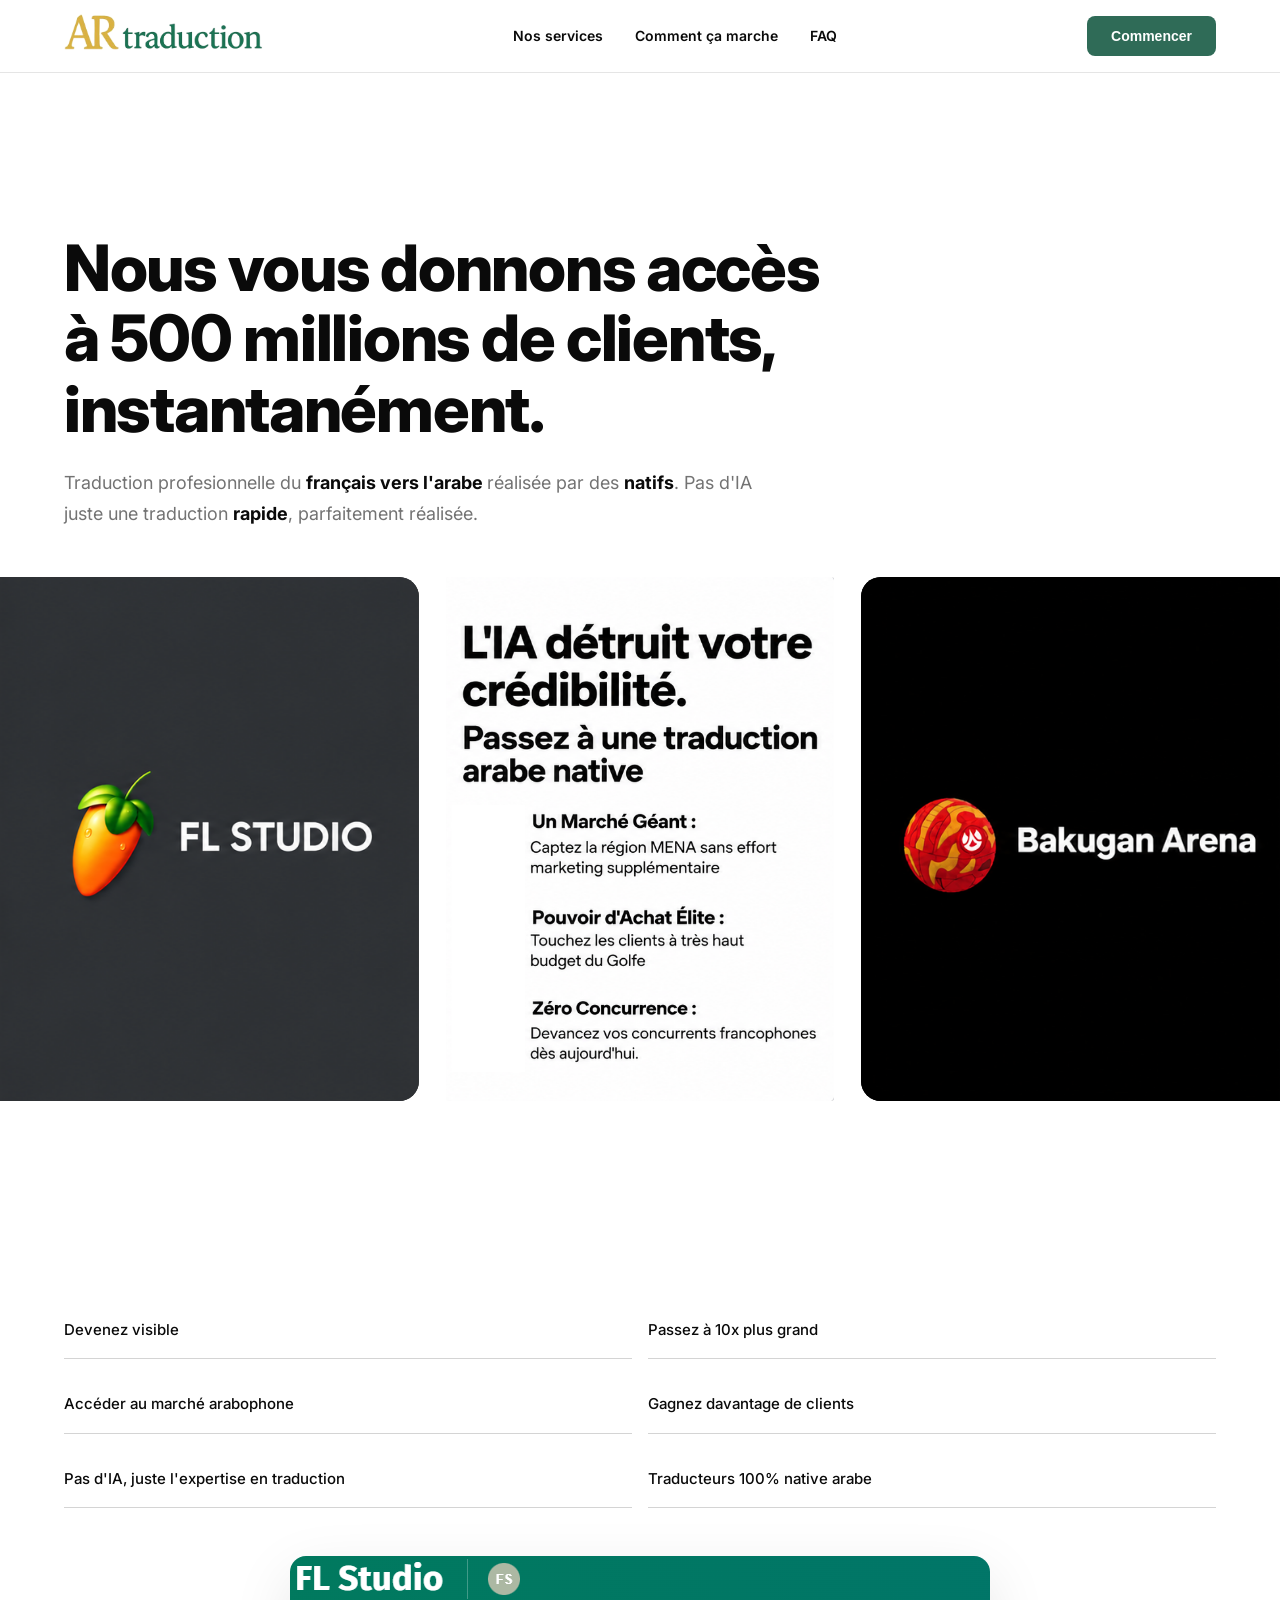
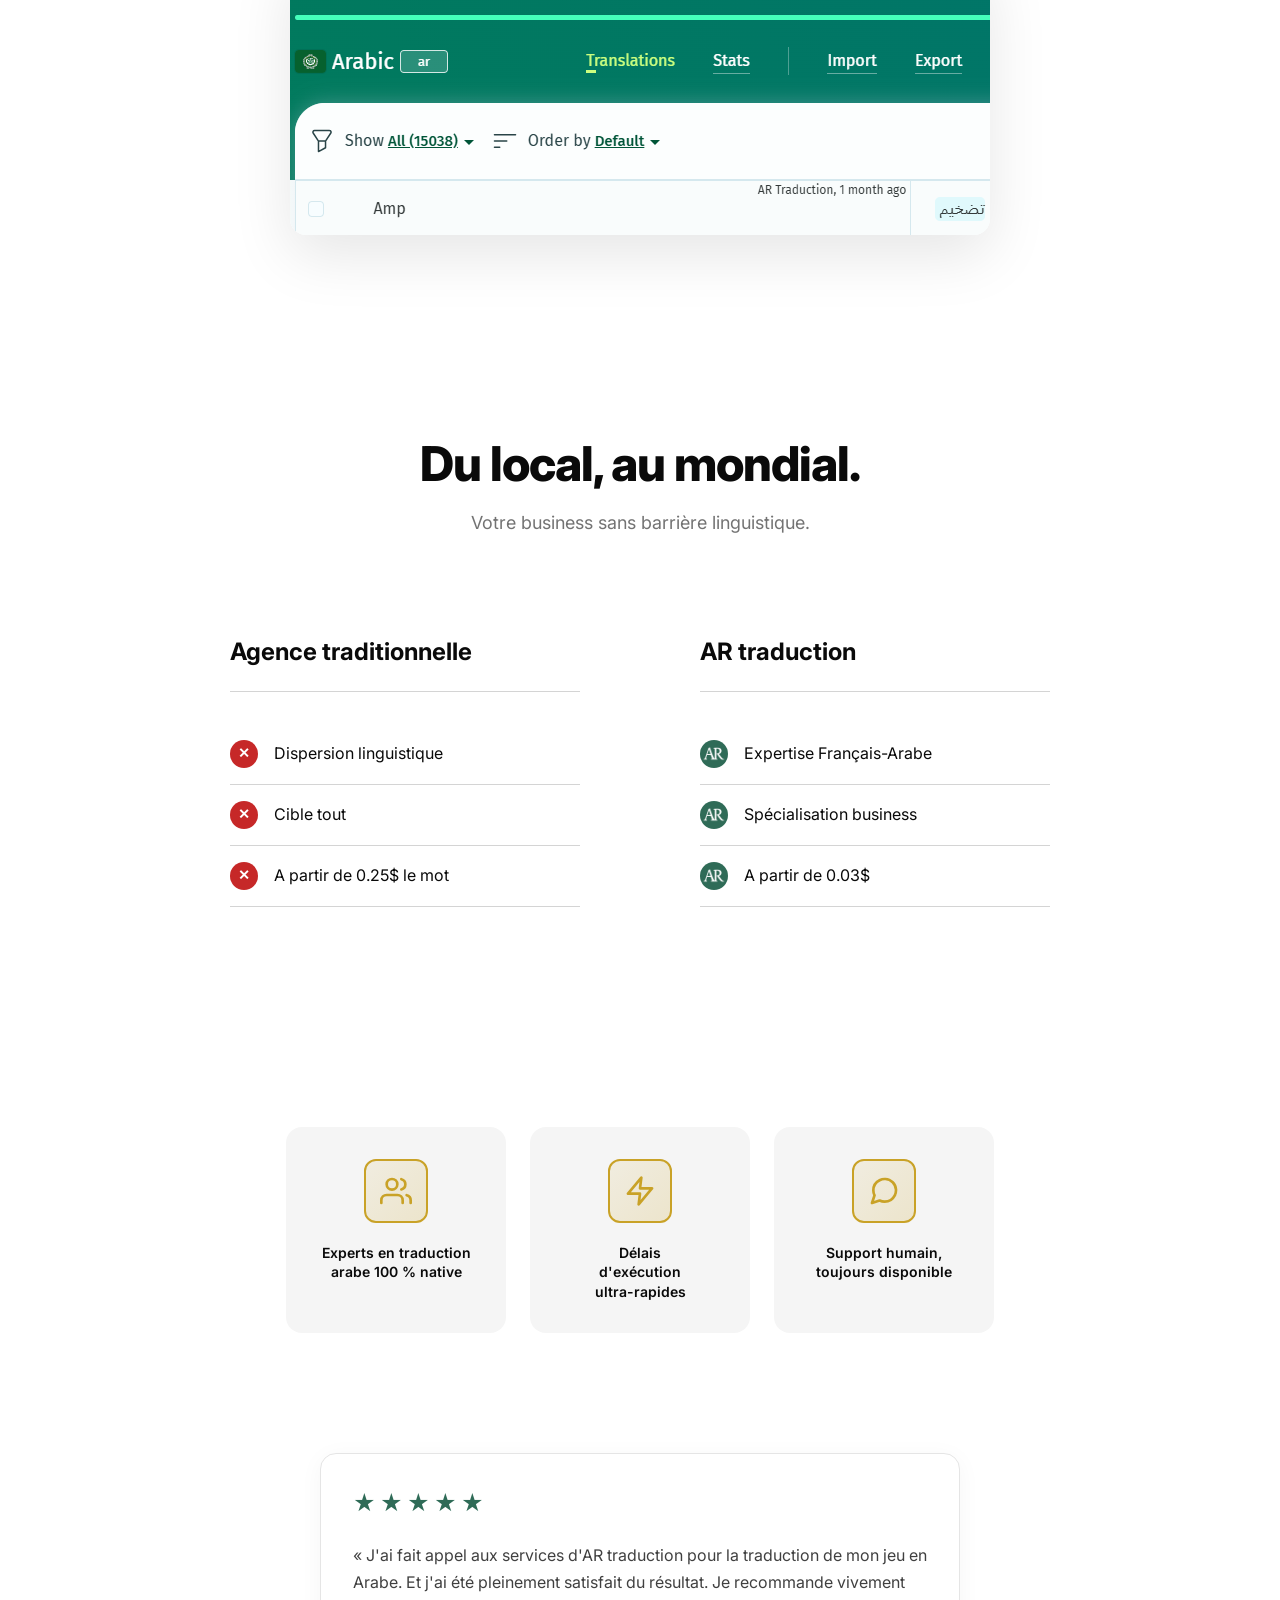
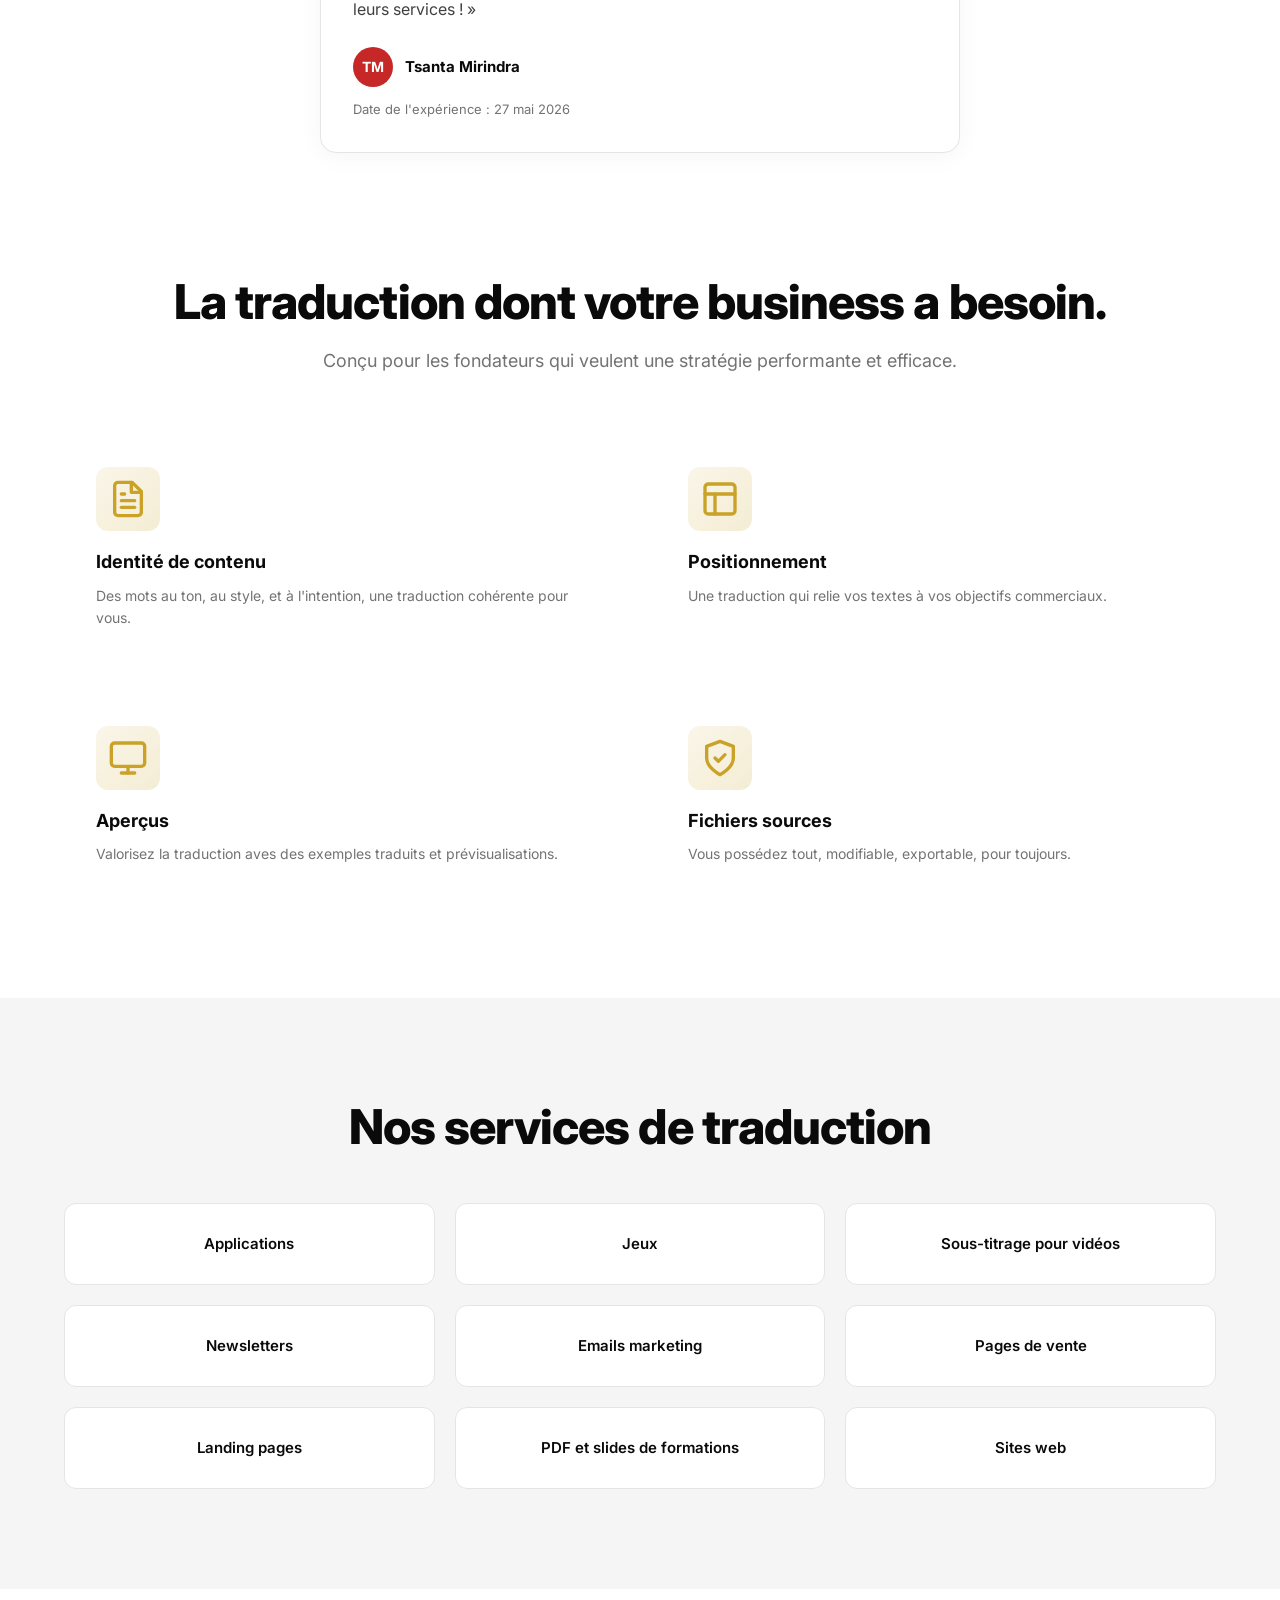
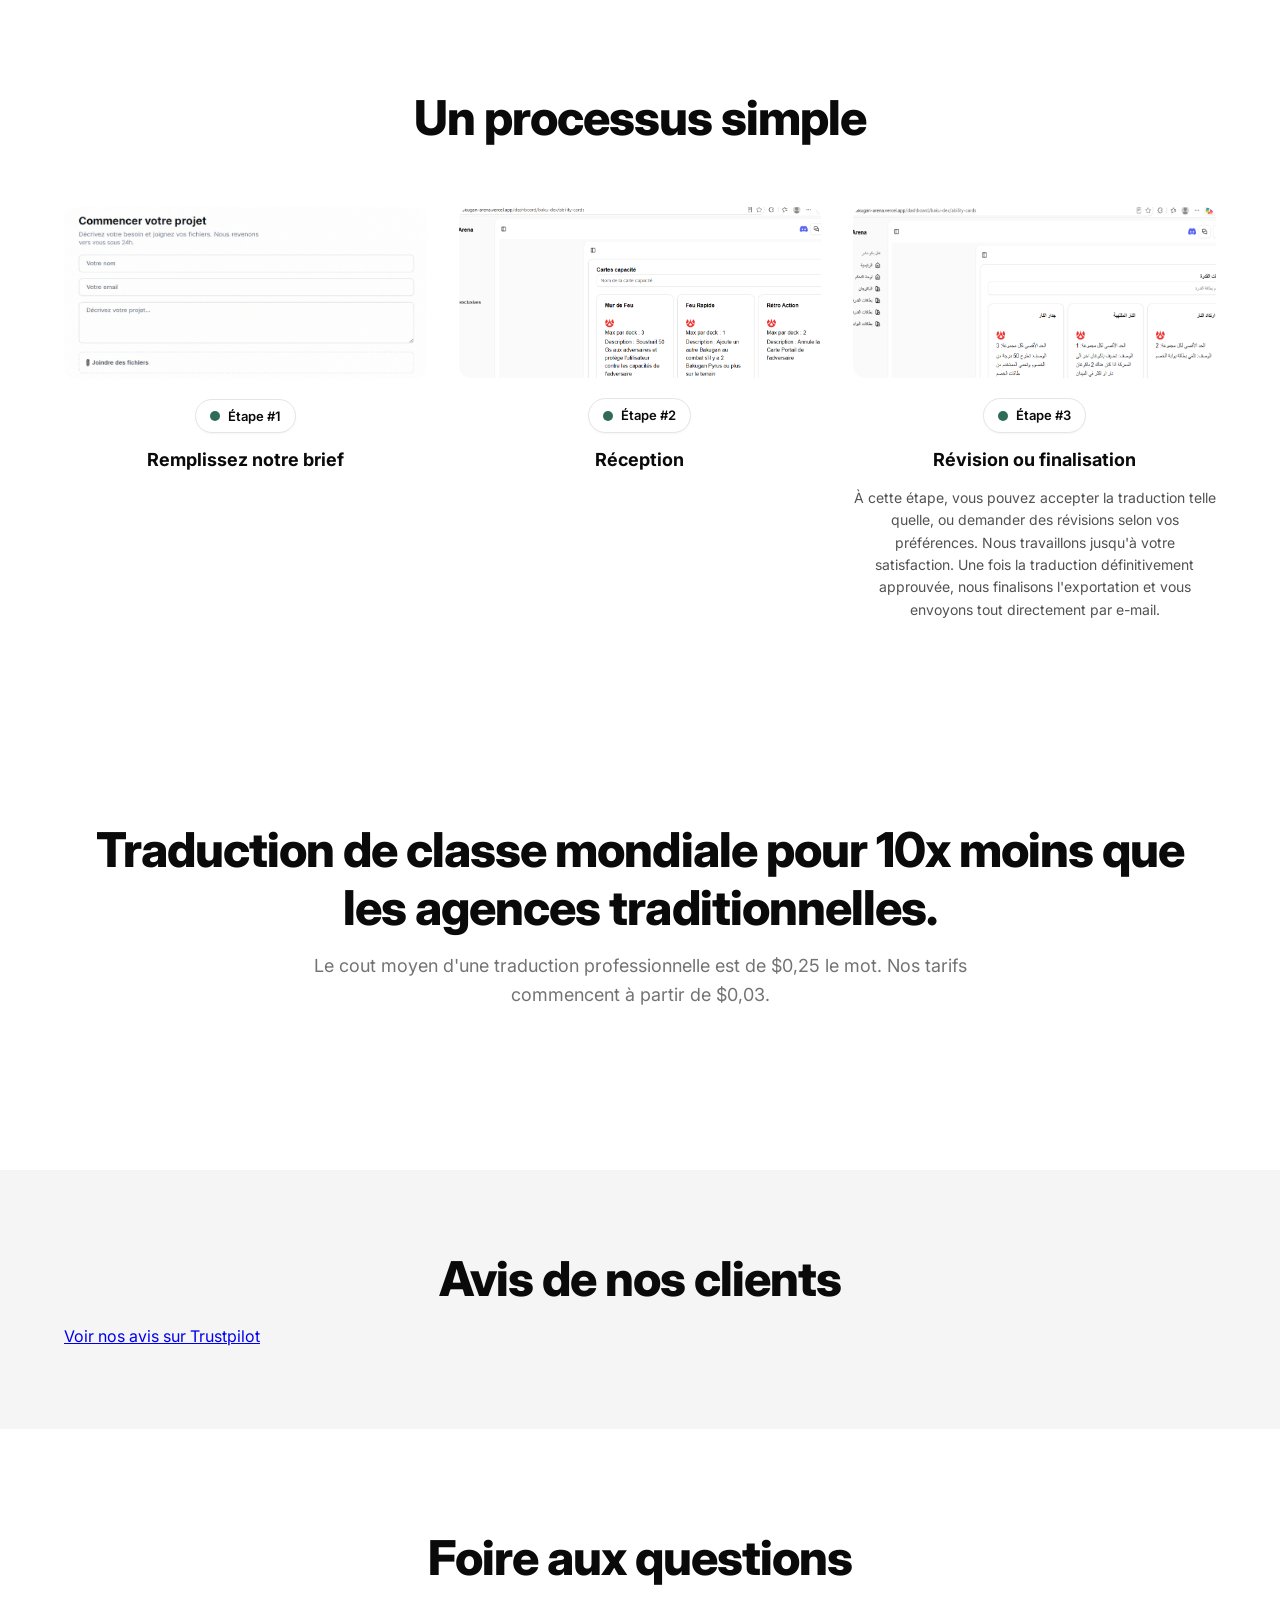
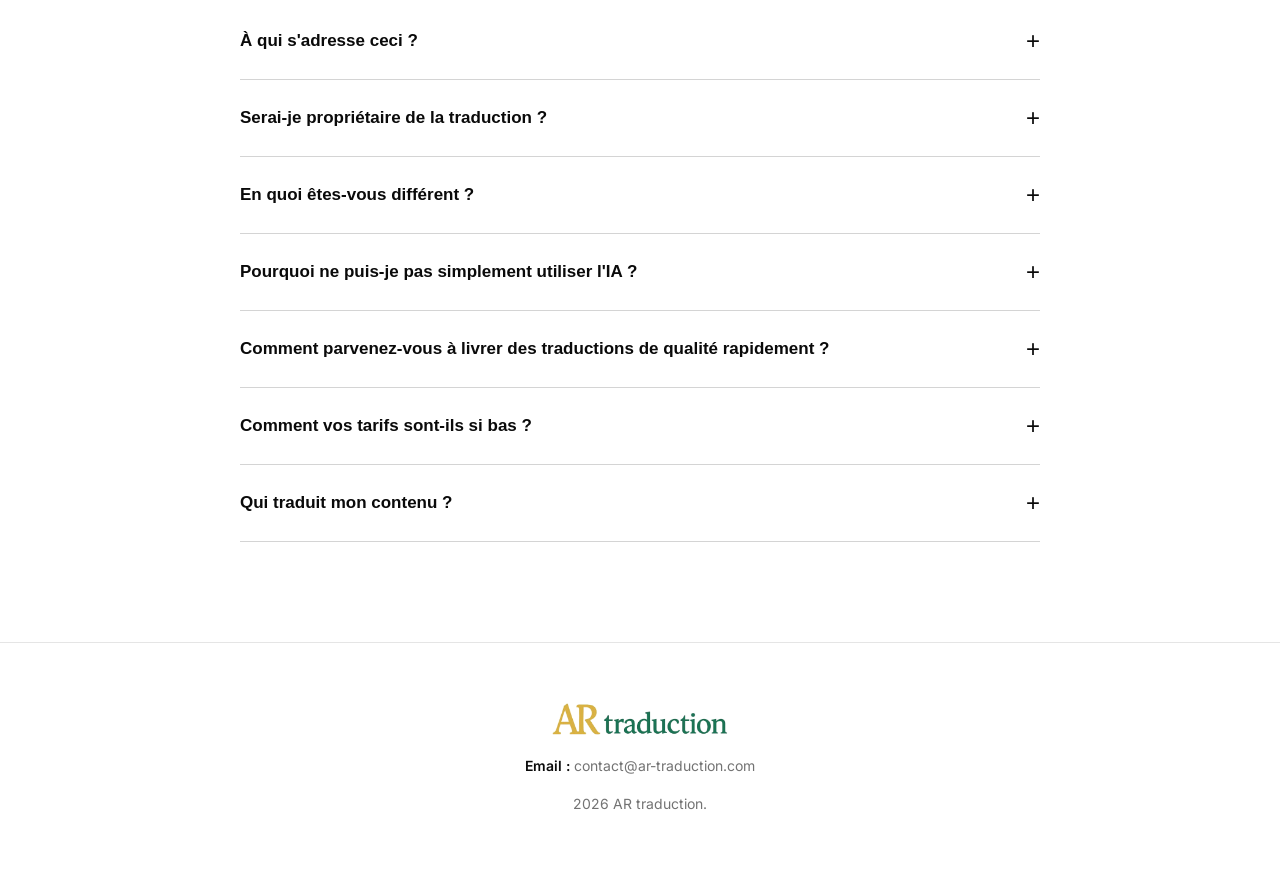
==== commit 68086b33: "Add files via upload" ====
--- a/index.html
+++ b/index.html
@@ -55,9 +55,10 @@
         .hero-gallery {
             margin-top: 3rem;
             width: 100%;
-            padding: 0;
+            padding: 20px 0;
+            margin-top: calc(3rem - 20px);
             box-sizing: border-box;
-            overflow: hidden;
+            overflow-x: clip;
         }
         .hero-gallery-track {
             display: grid;
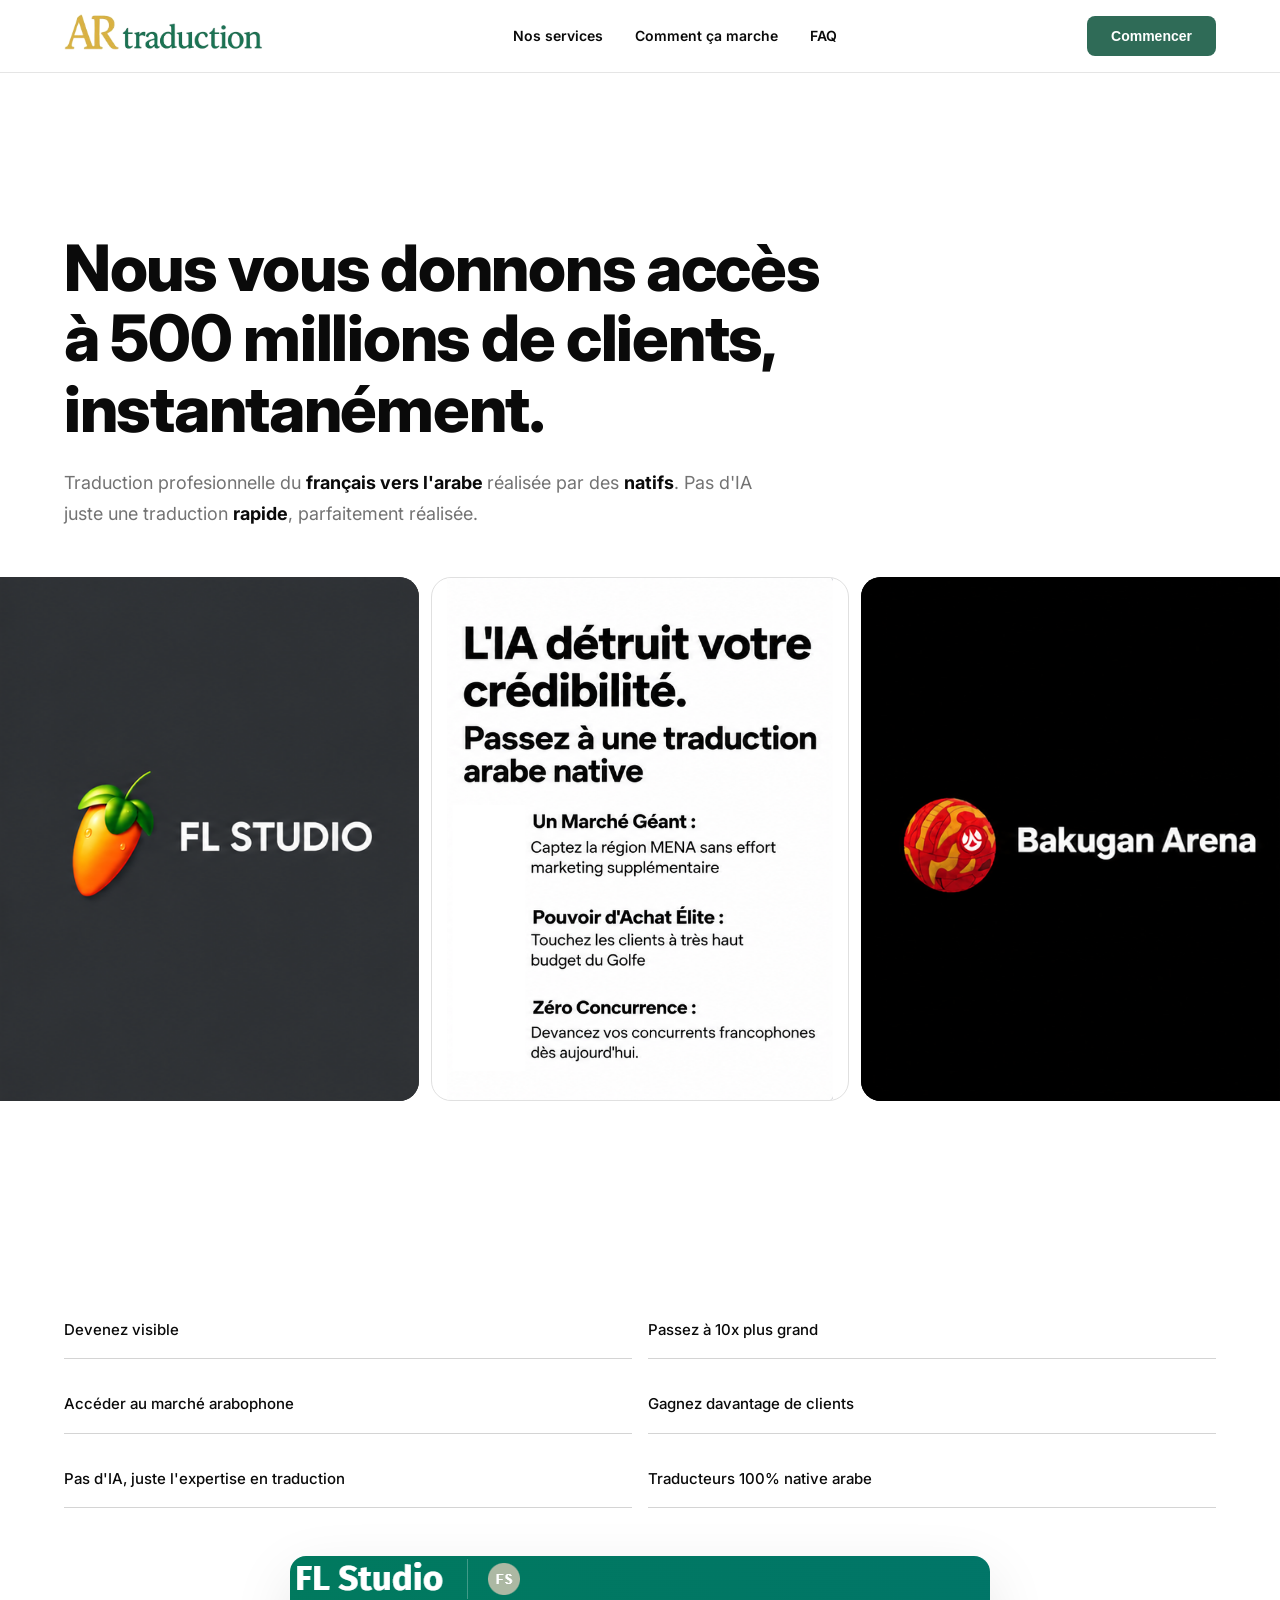
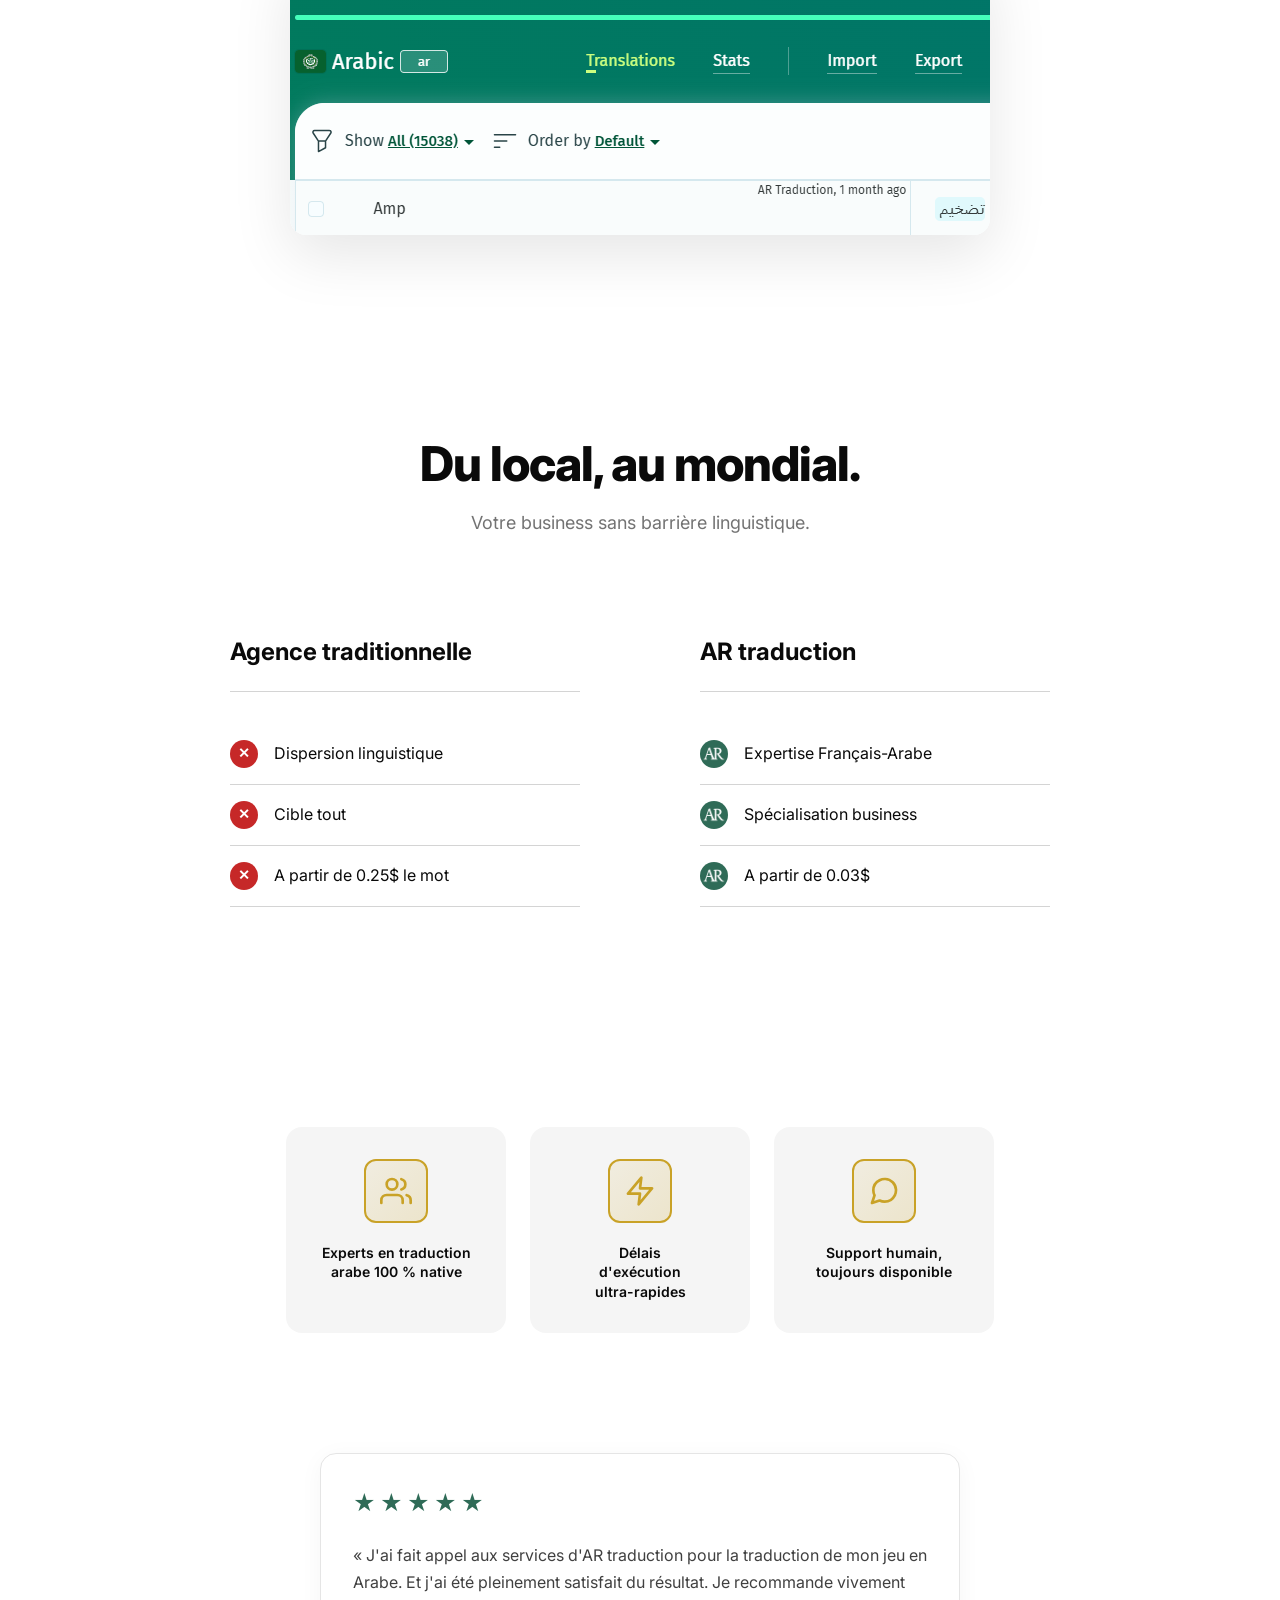
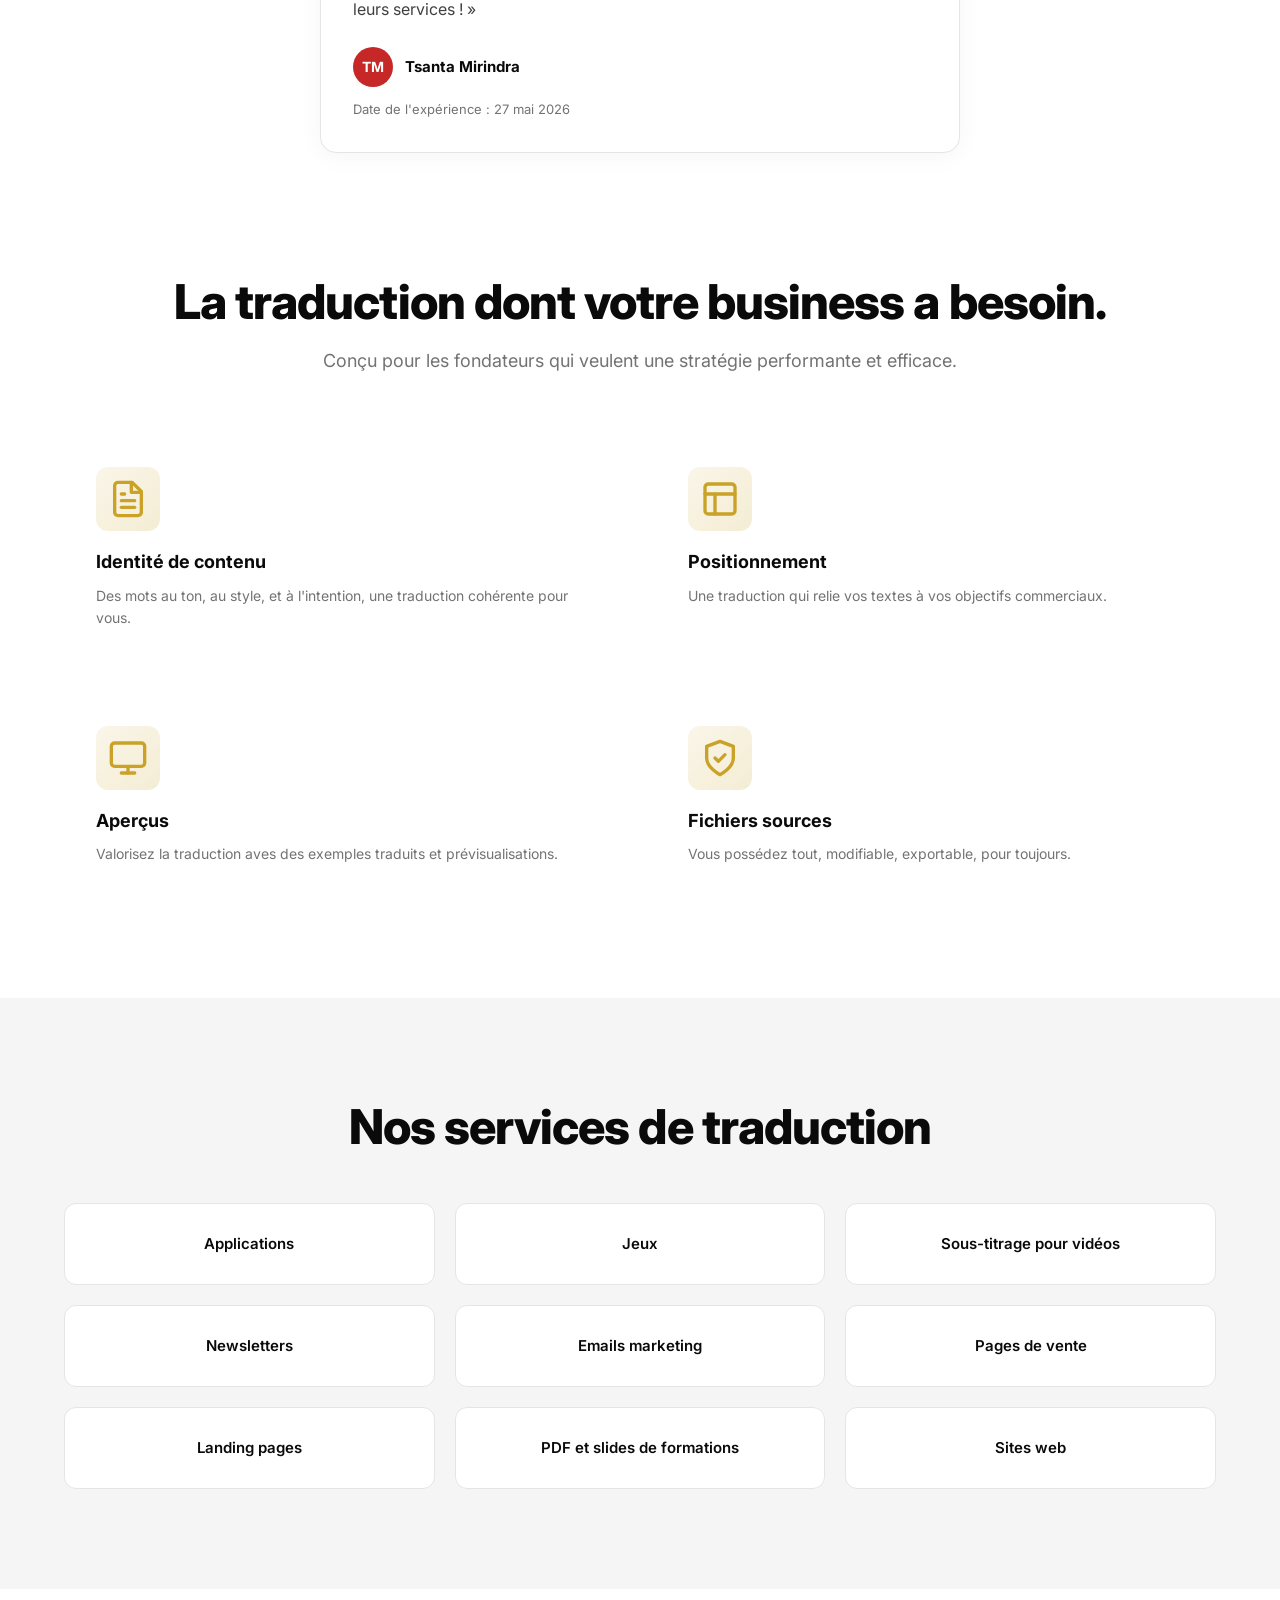
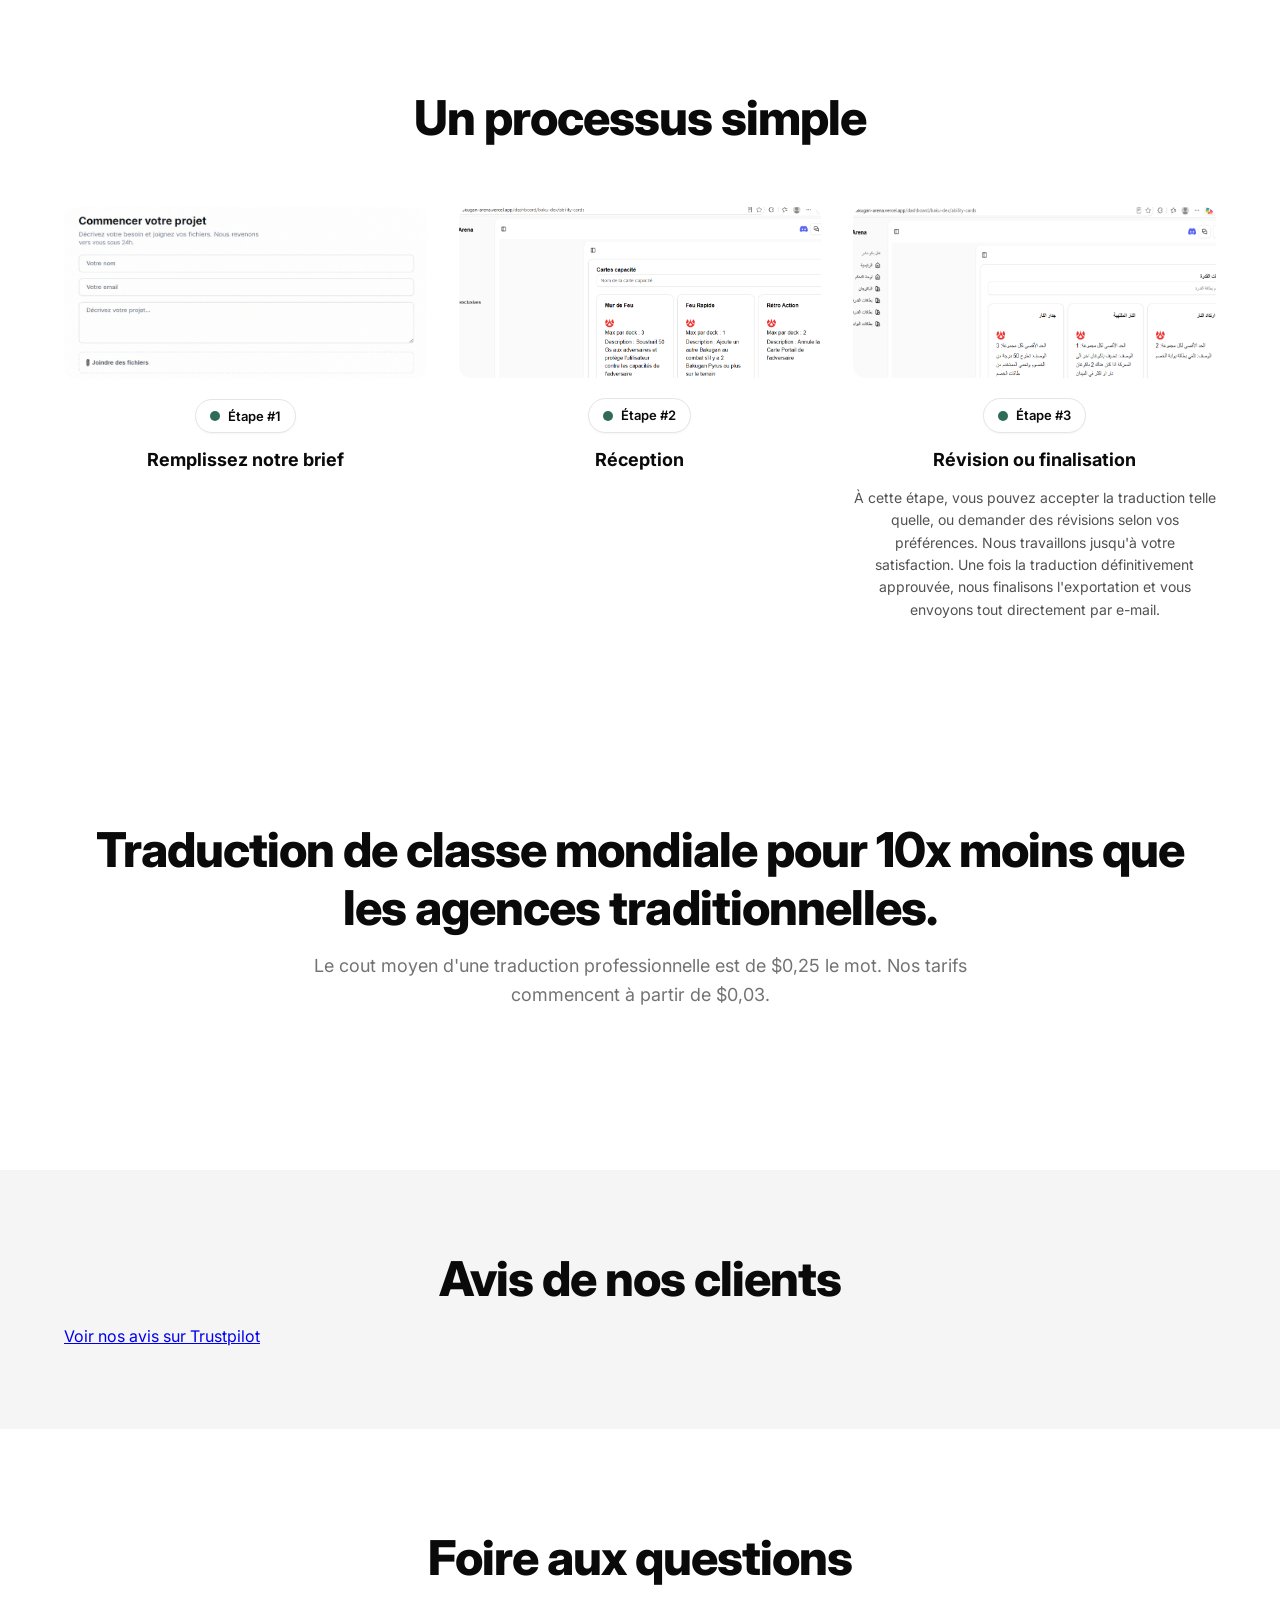
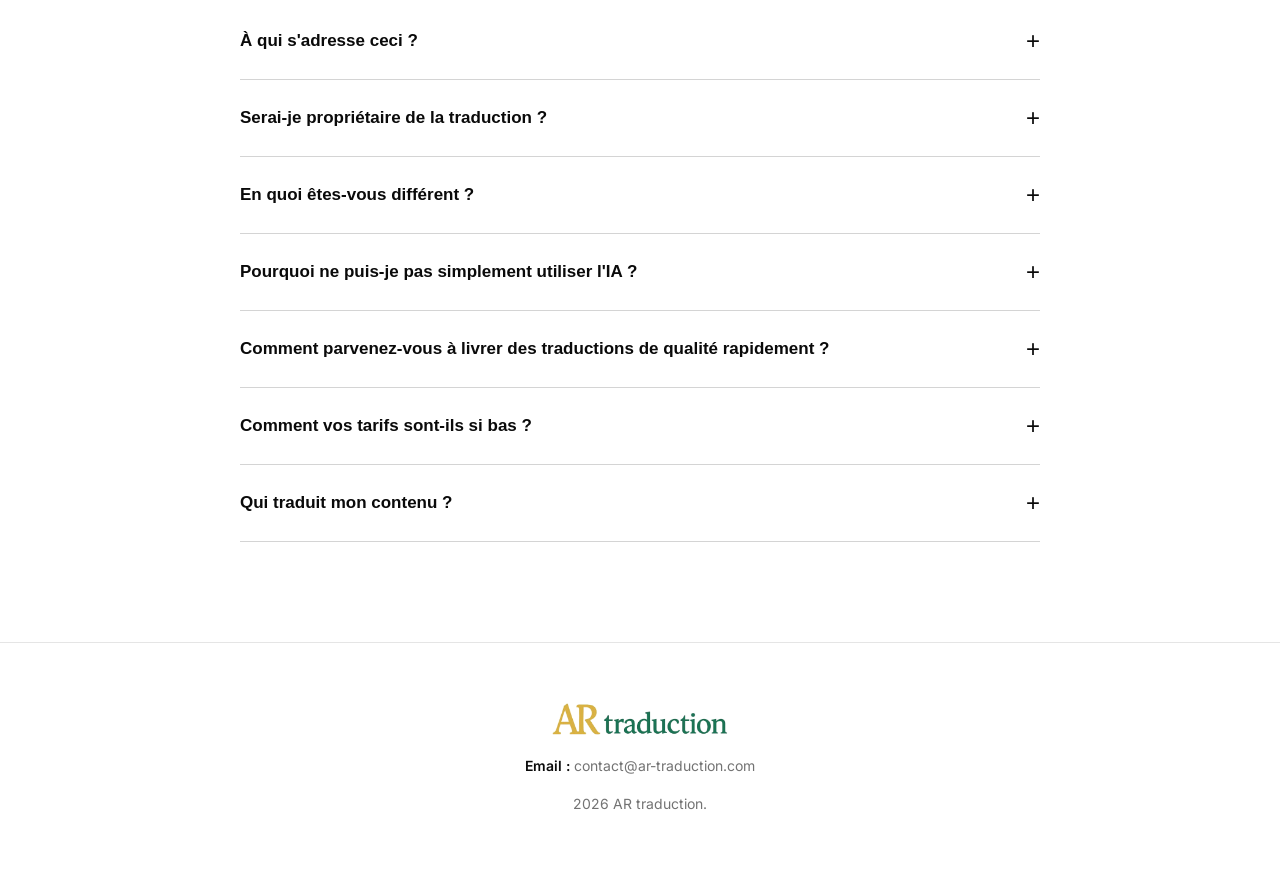
==== commit 5abca2f4: "Add files via upload" ====
--- a/index.html
+++ b/index.html
@@ -120,7 +120,7 @@
                 <div class="hero-gallery-card" style="background:#2d2d2d; border-radius: 0 20px 20px 0;">
                     <img src="images/gallery-1.png" alt="FL Studio — traduction arabe" style="object-fit:cover; object-position: center 40%;">
                 </div>
-                <div class="hero-gallery-card" style="background:#fff; border-radius: 20px;">
+                <div class="hero-gallery-card" style="background:#fff; border-radius: 20px; border: 1.5px solid #e0e0e0;">
                     <img src="images/gallery-2.png" alt="Exemple de traduction arabe native" style="object-fit:contain; object-position:center top;">
                 </div>
                 <div class="hero-gallery-card" style="background:#000; border-radius: 20px 0 0 20px;">
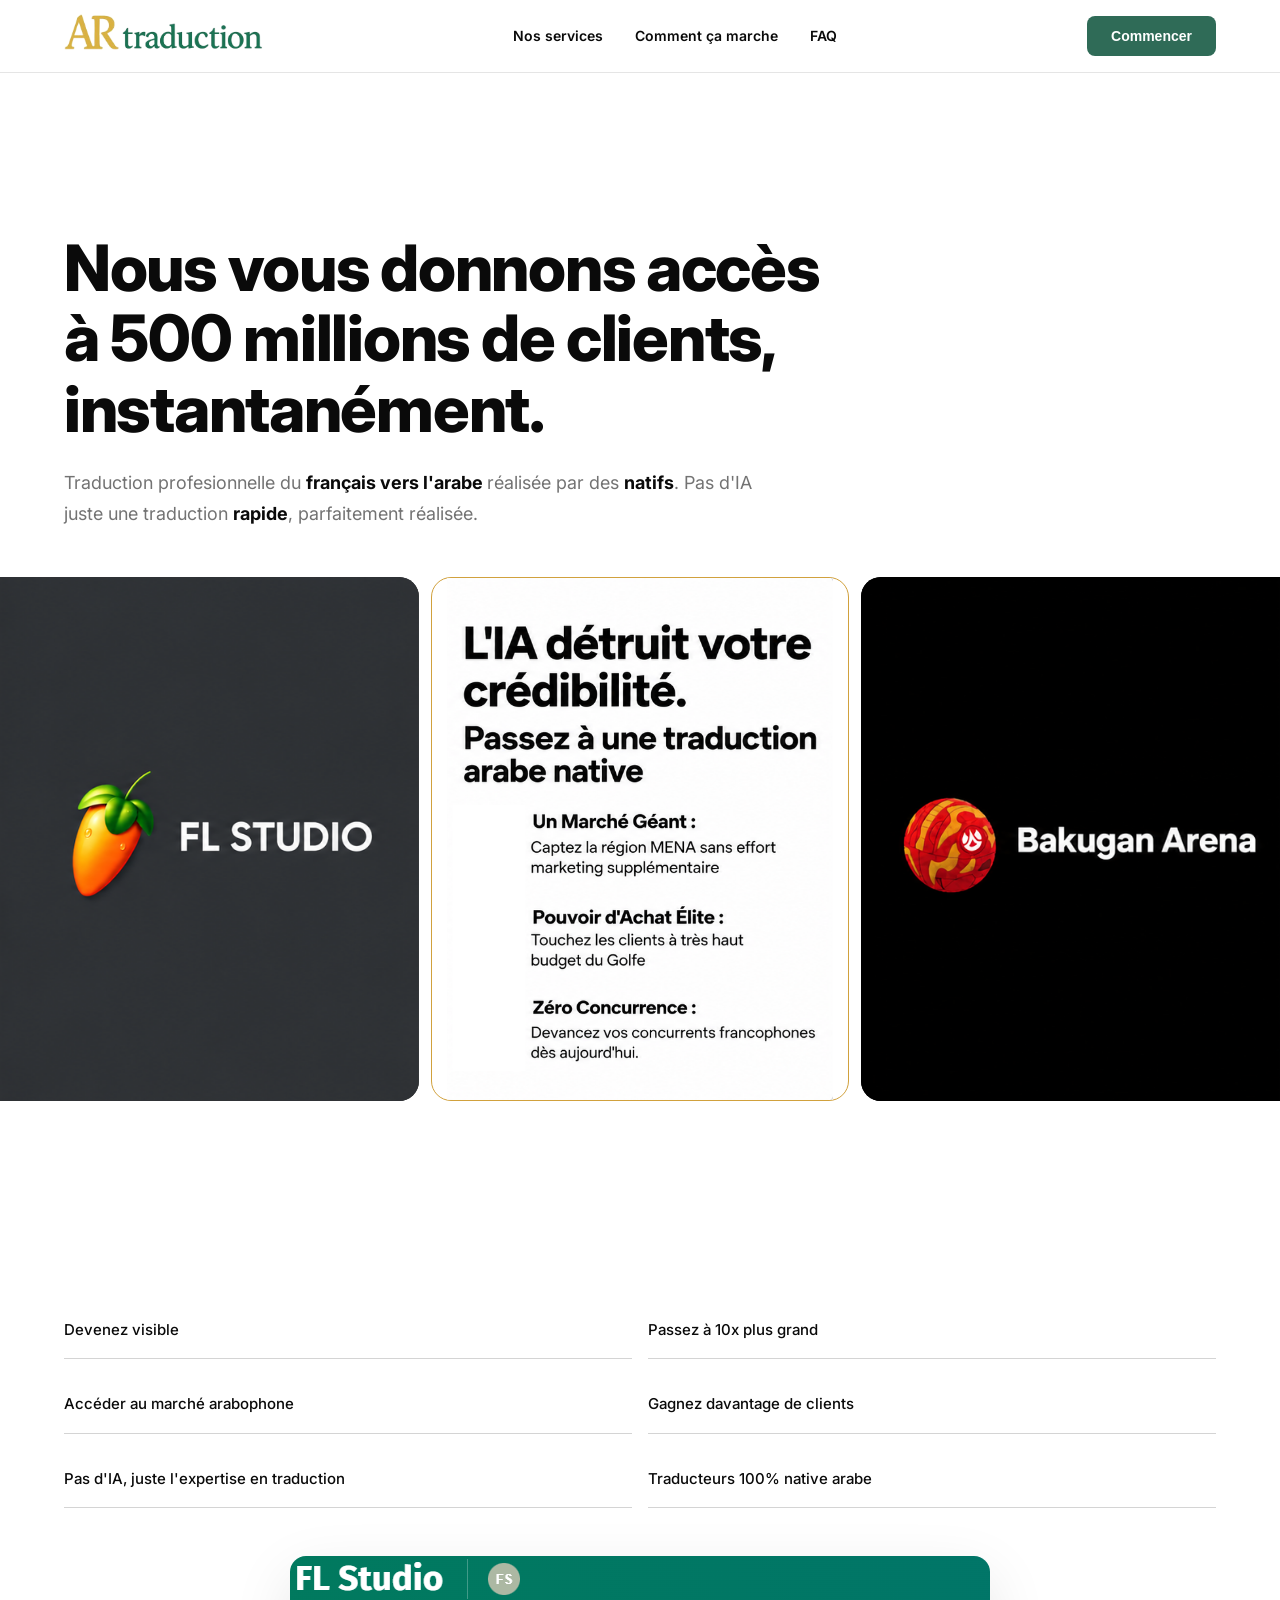
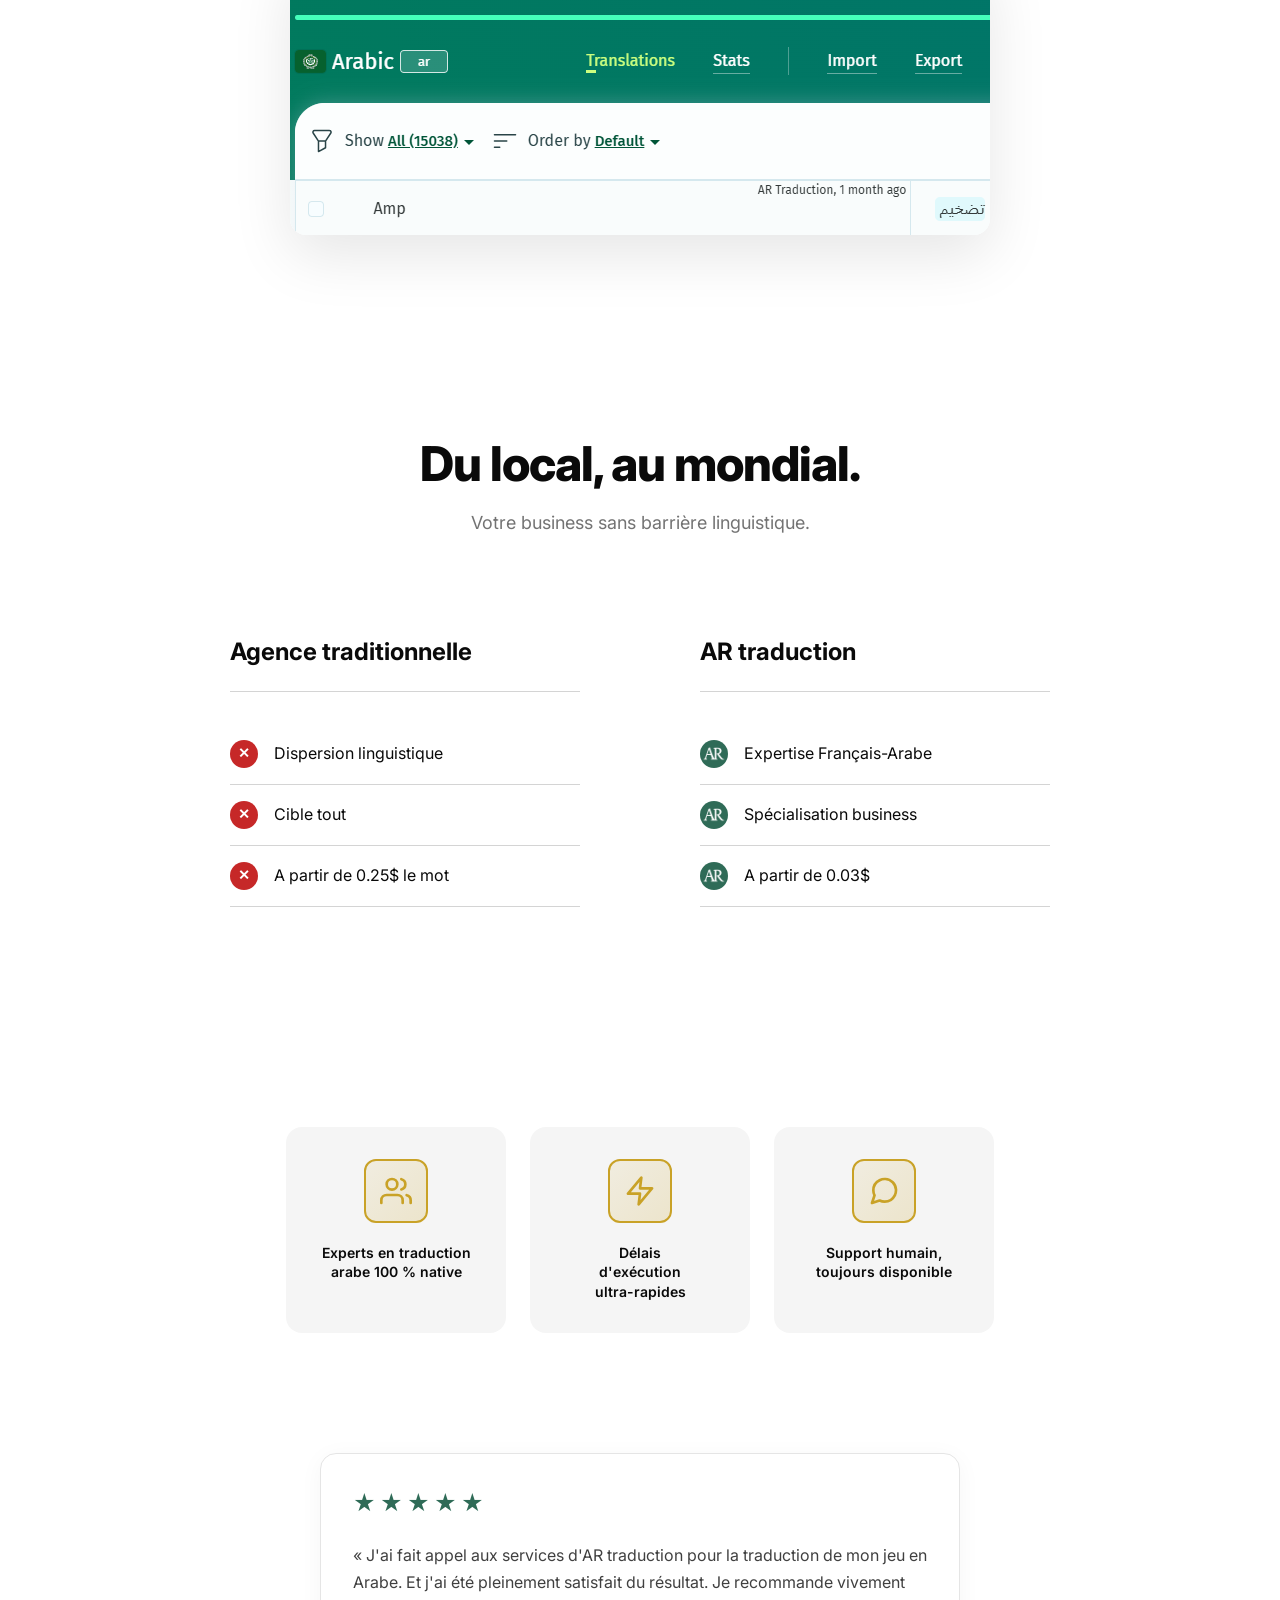
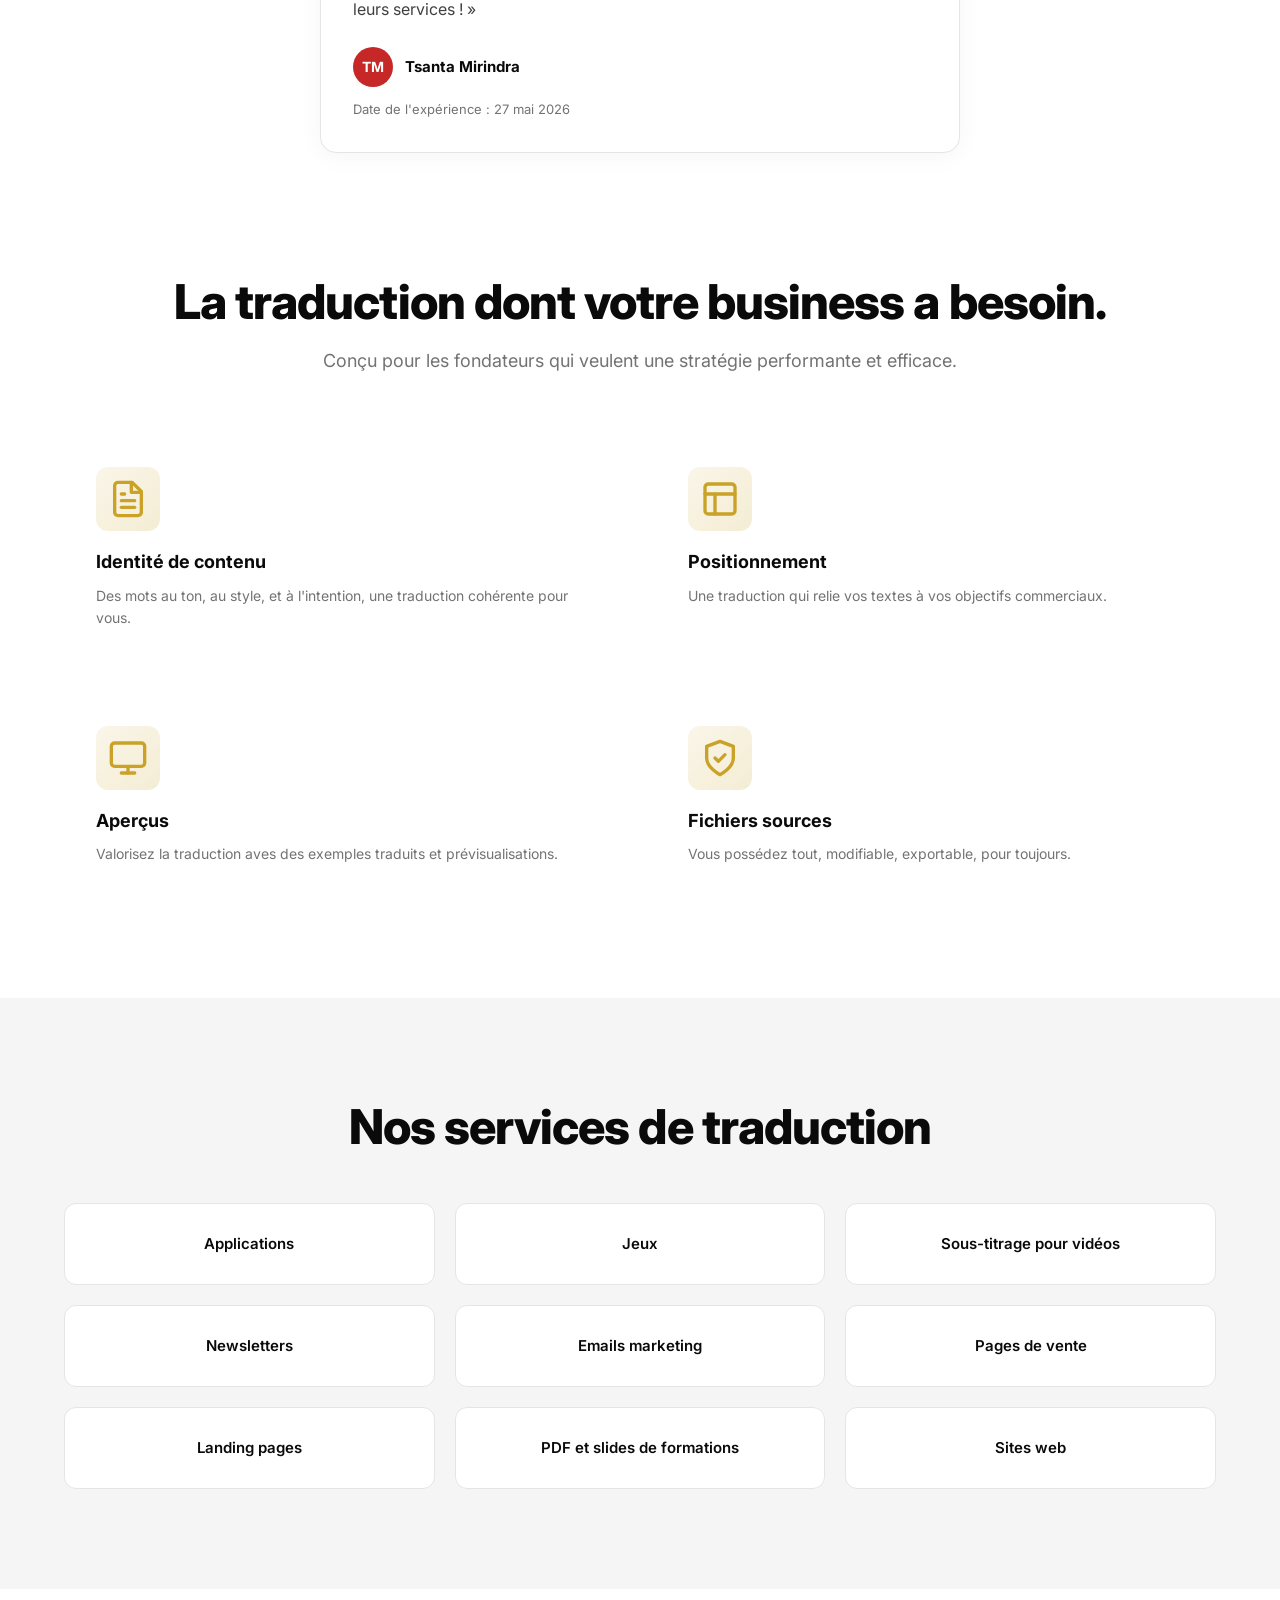
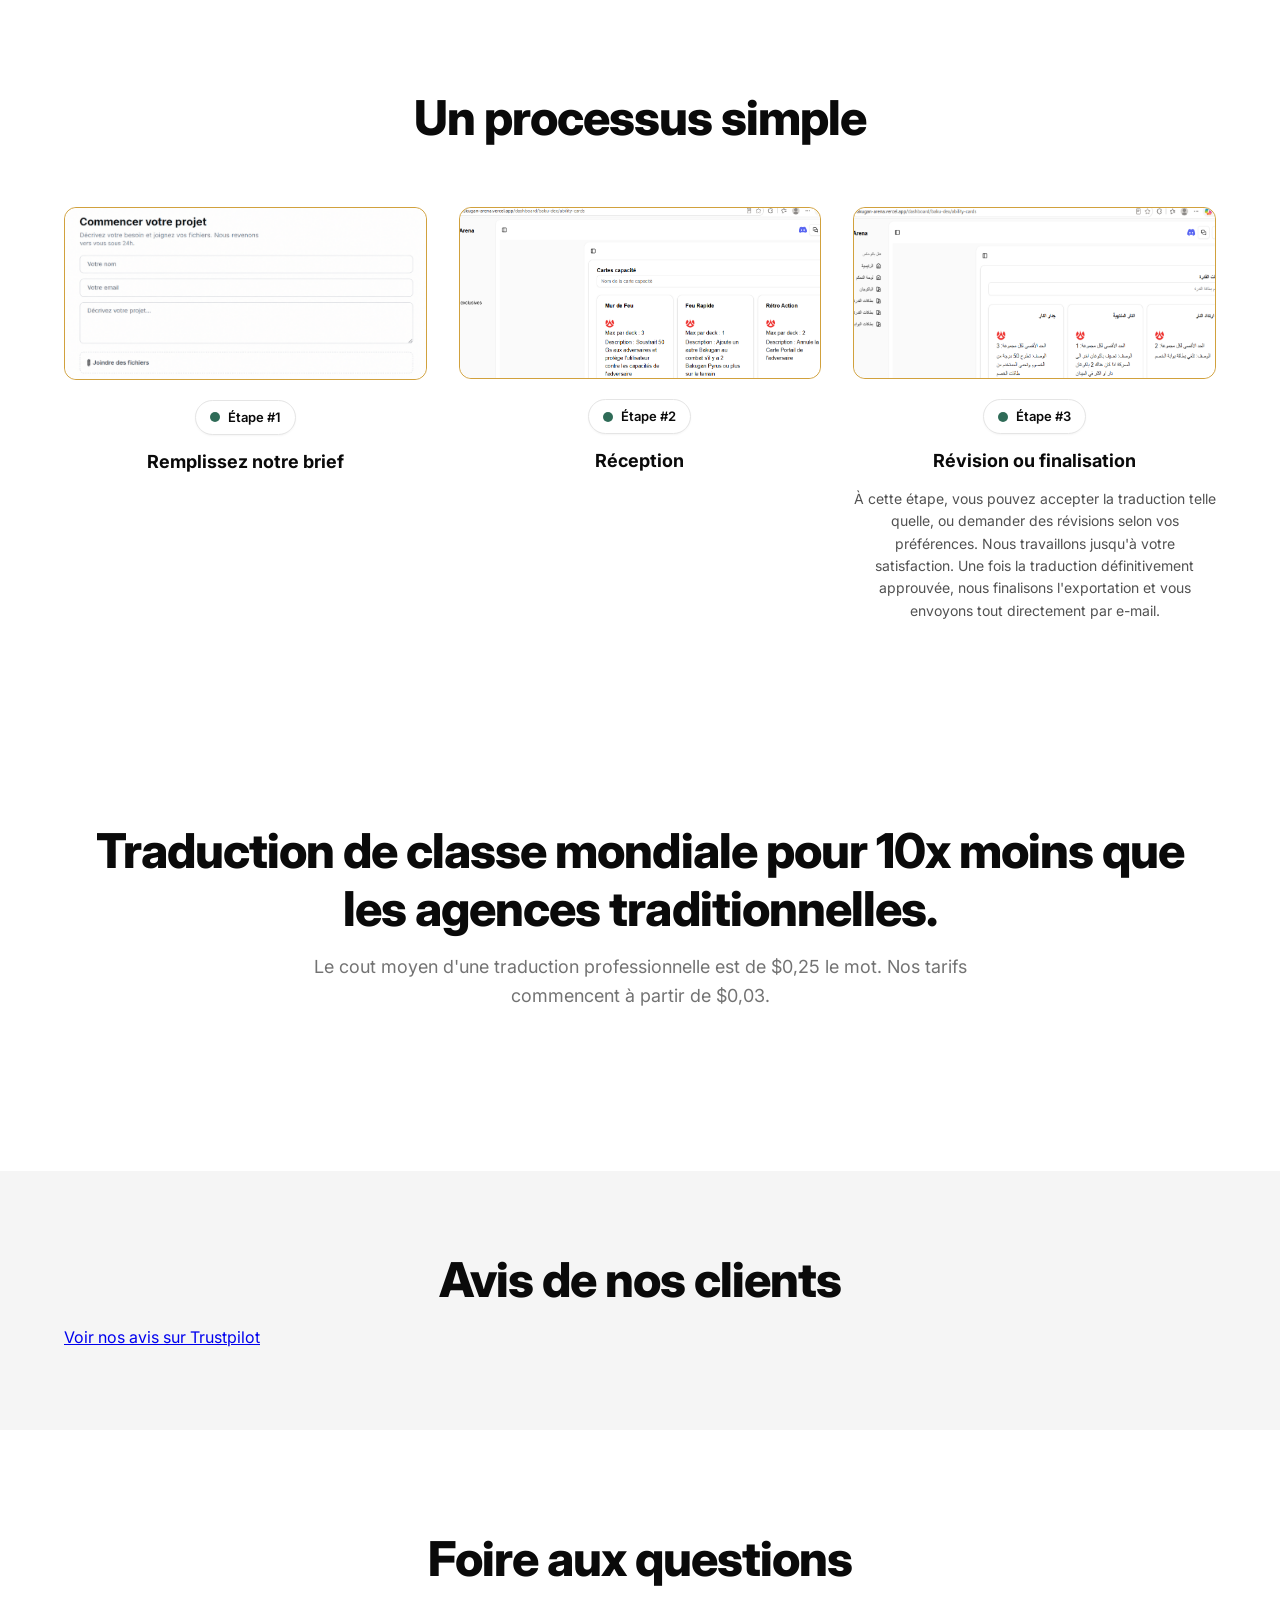
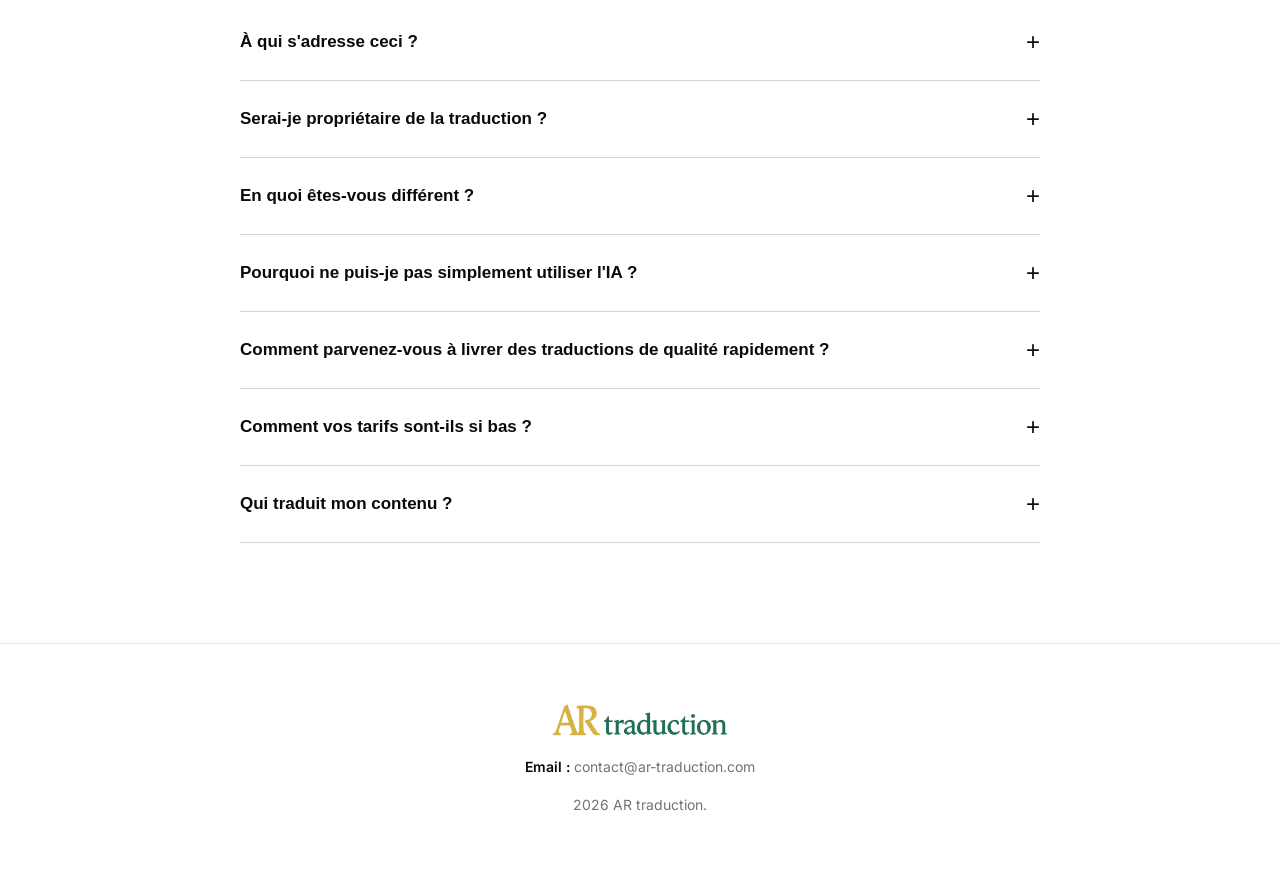
==== commit a27dafe5: "Add files via upload" ====
--- a/index.html
+++ b/index.html
@@ -82,6 +82,11 @@
         }
         @media (max-width: 700px) {
             .hero-gallery-track { grid-template-columns: 1fr; gap: 12px; }
+        }
+
+        /* ── Gold border on process step images ── */
+        .process-step-image {
+            border: 1.5px solid #D1A13D;
         }
     </style>
 
@@ -120,7 +125,7 @@
                 <div class="hero-gallery-card" style="background:#2d2d2d; border-radius: 0 20px 20px 0;">
                     <img src="images/gallery-1.png" alt="FL Studio — traduction arabe" style="object-fit:cover; object-position: center 40%;">
                 </div>
-                <div class="hero-gallery-card" style="background:#fff; border-radius: 20px; border: 1.5px solid #e0e0e0;">
+                <div class="hero-gallery-card" style="background:#fff; border-radius: 20px; border: 1.5px solid #D1A13D;">
                     <img src="images/gallery-2.png" alt="Exemple de traduction arabe native" style="object-fit:contain; object-position:center top;">
                 </div>
                 <div class="hero-gallery-card" style="background:#000; border-radius: 20px 0 0 20px;">
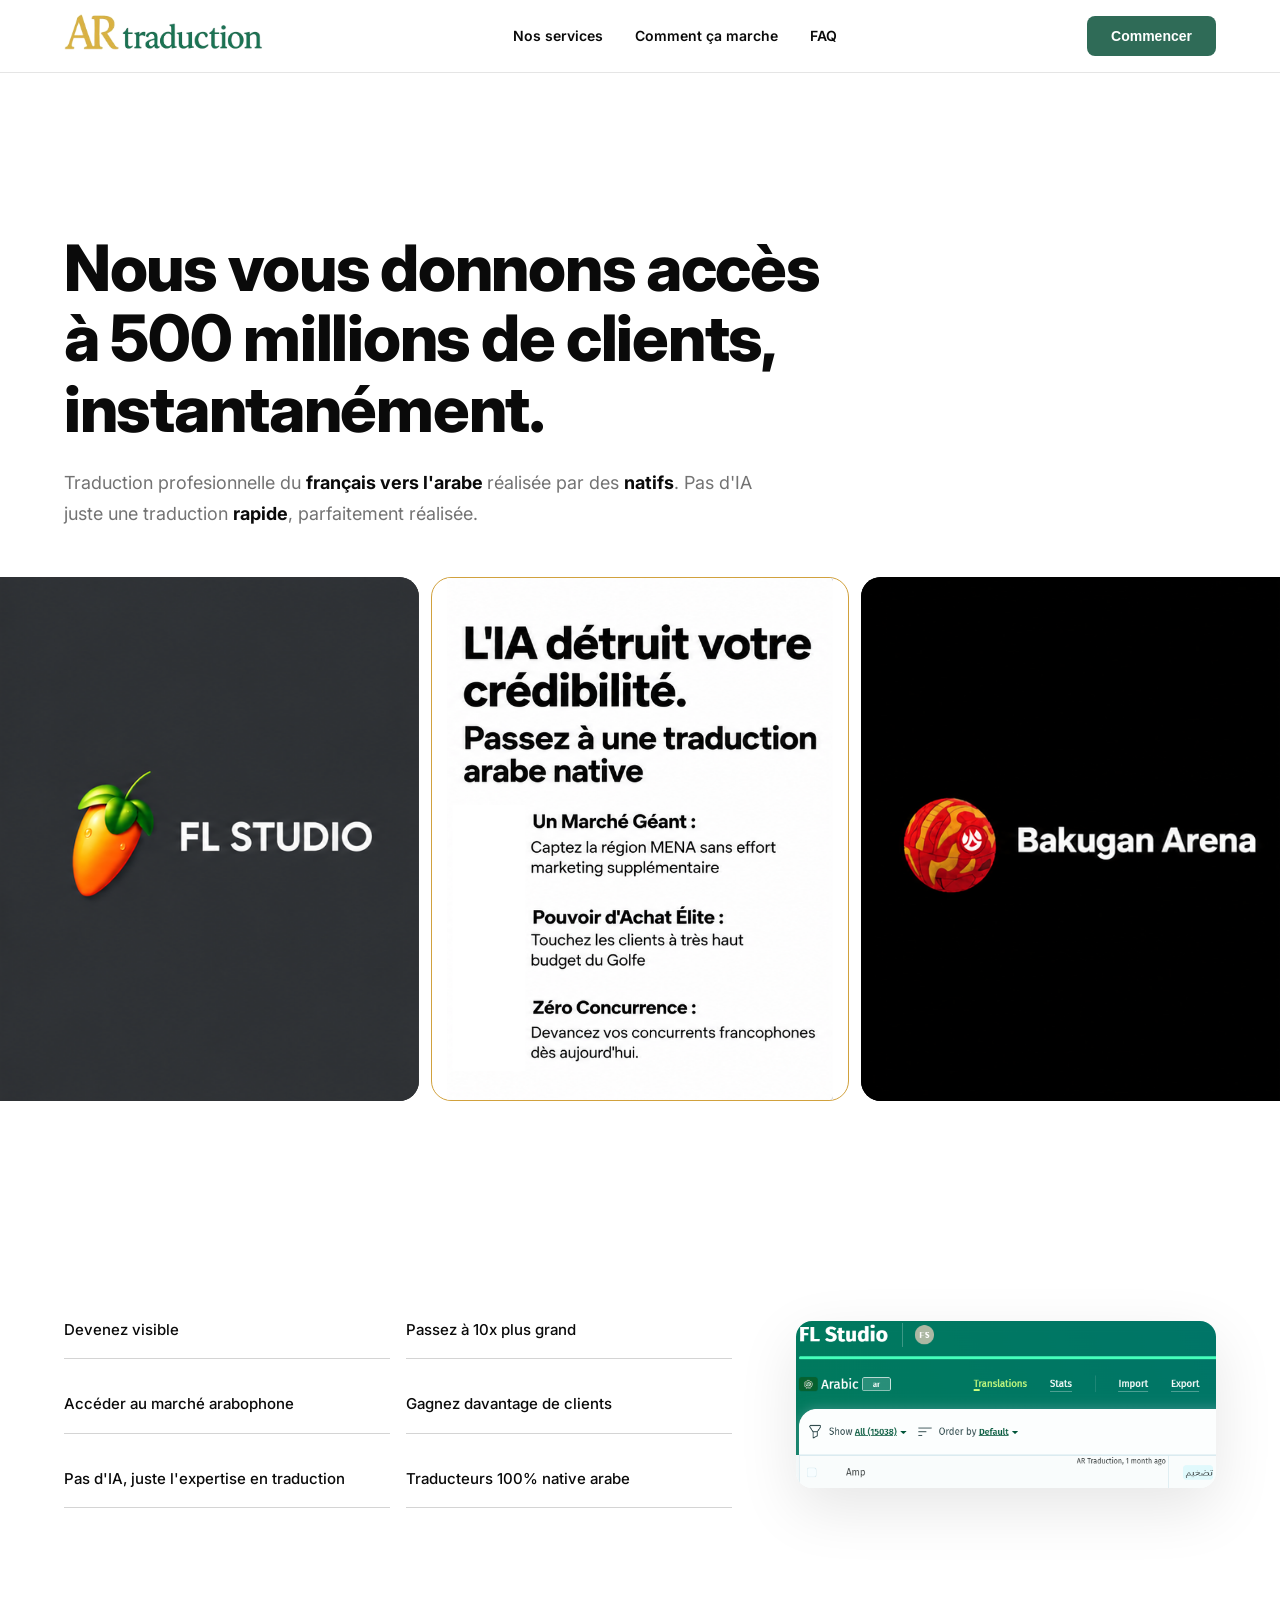
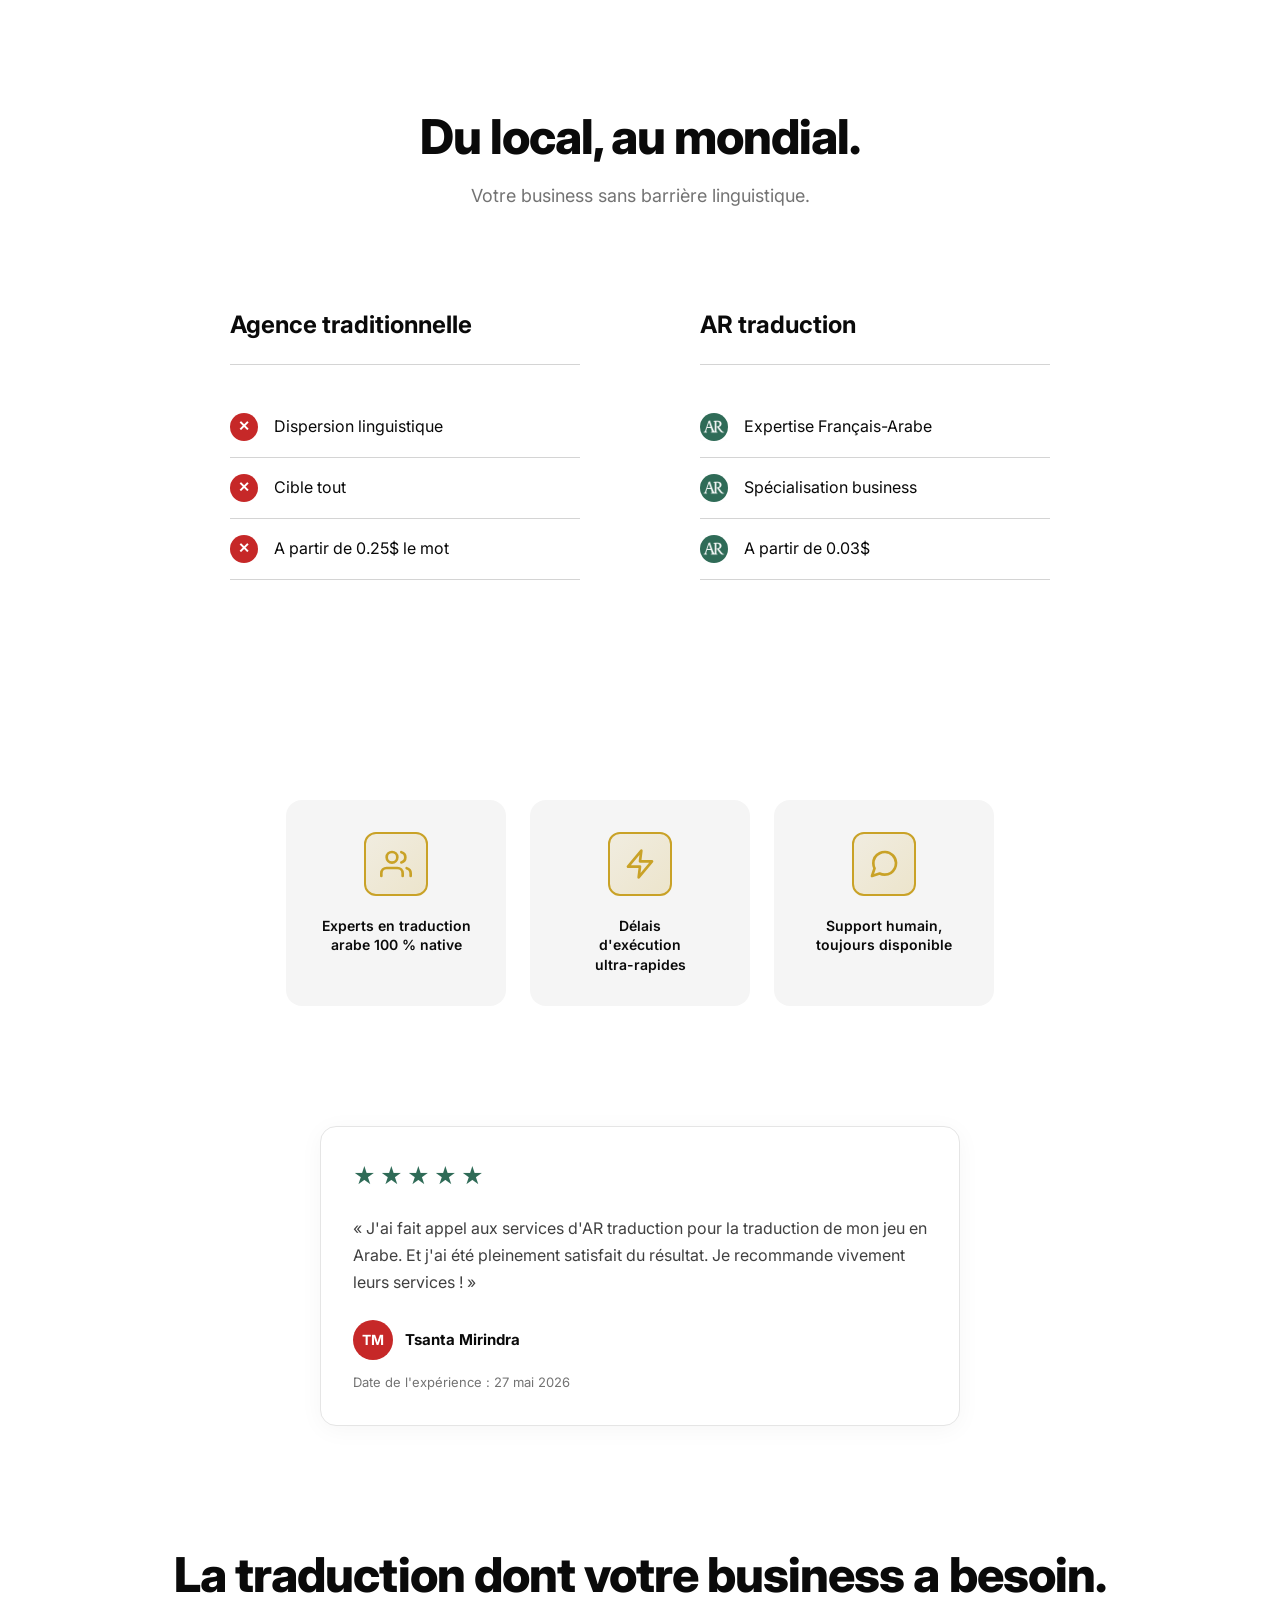
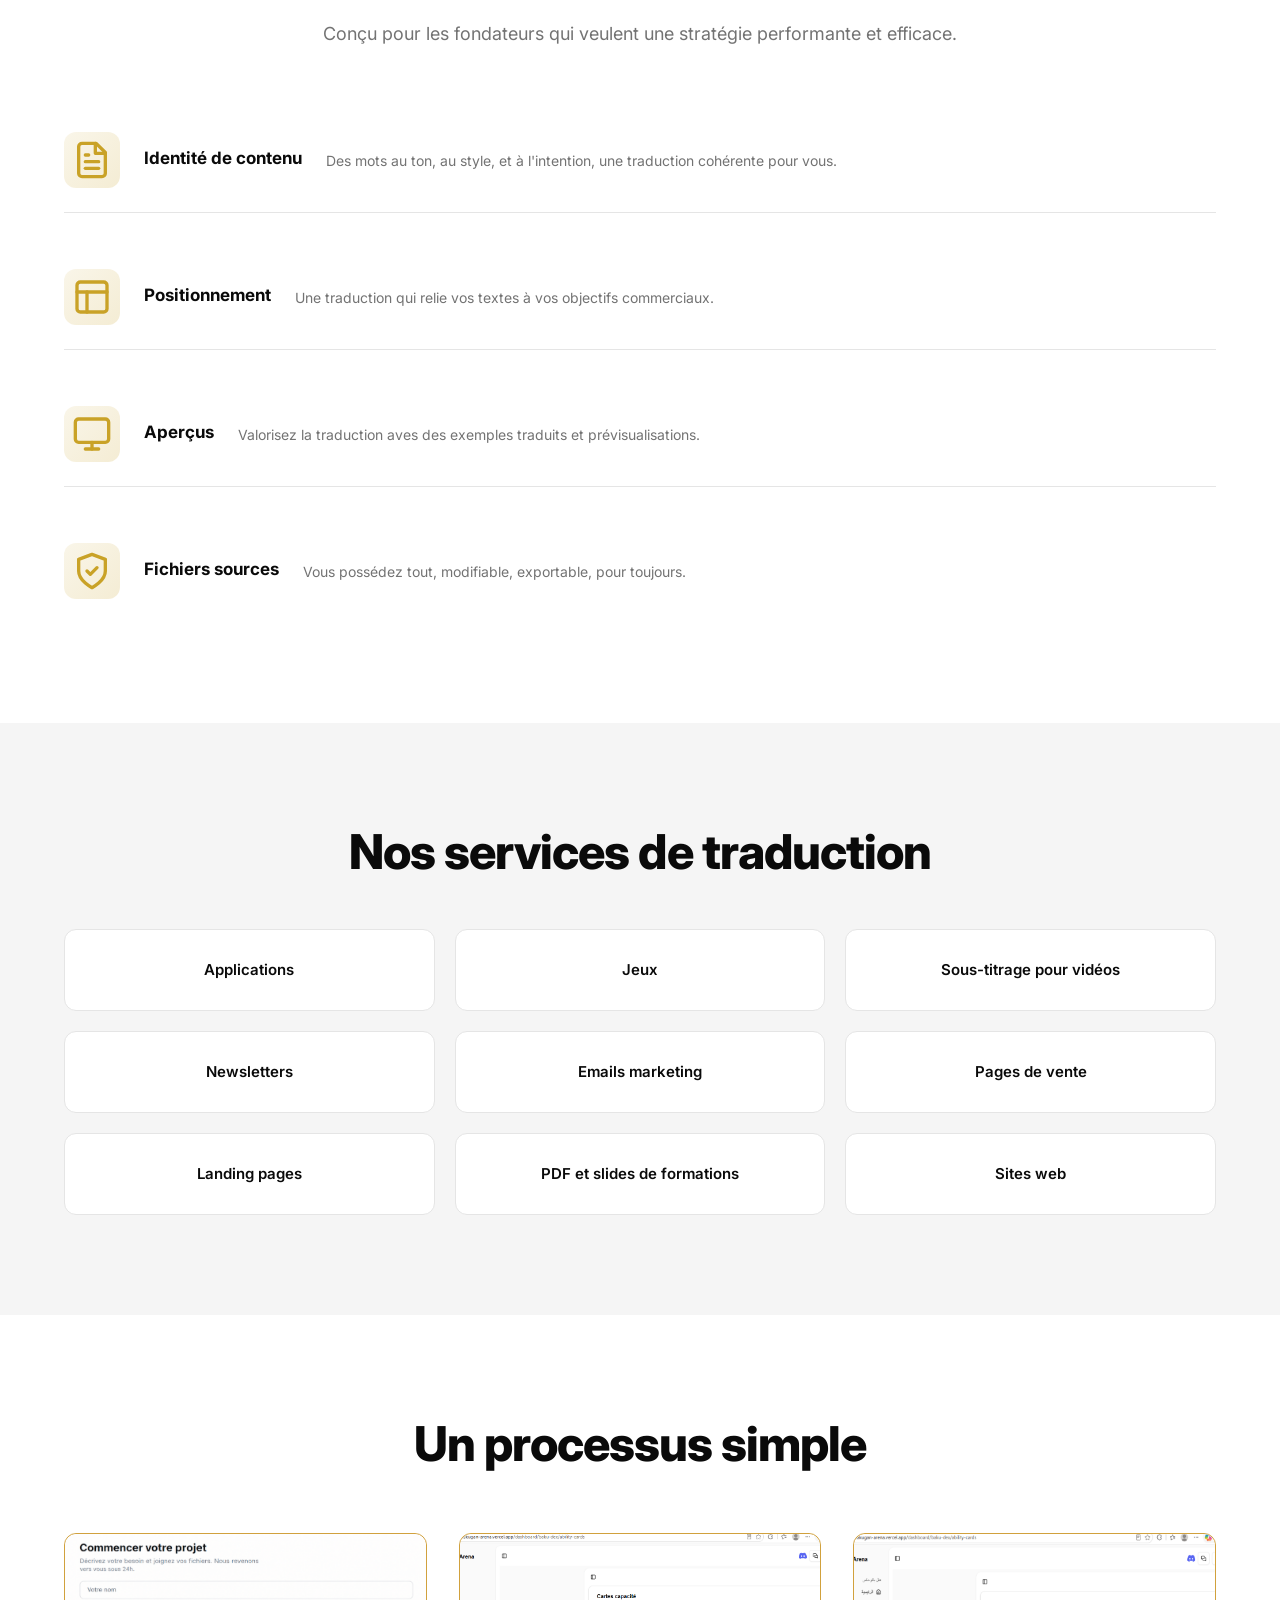
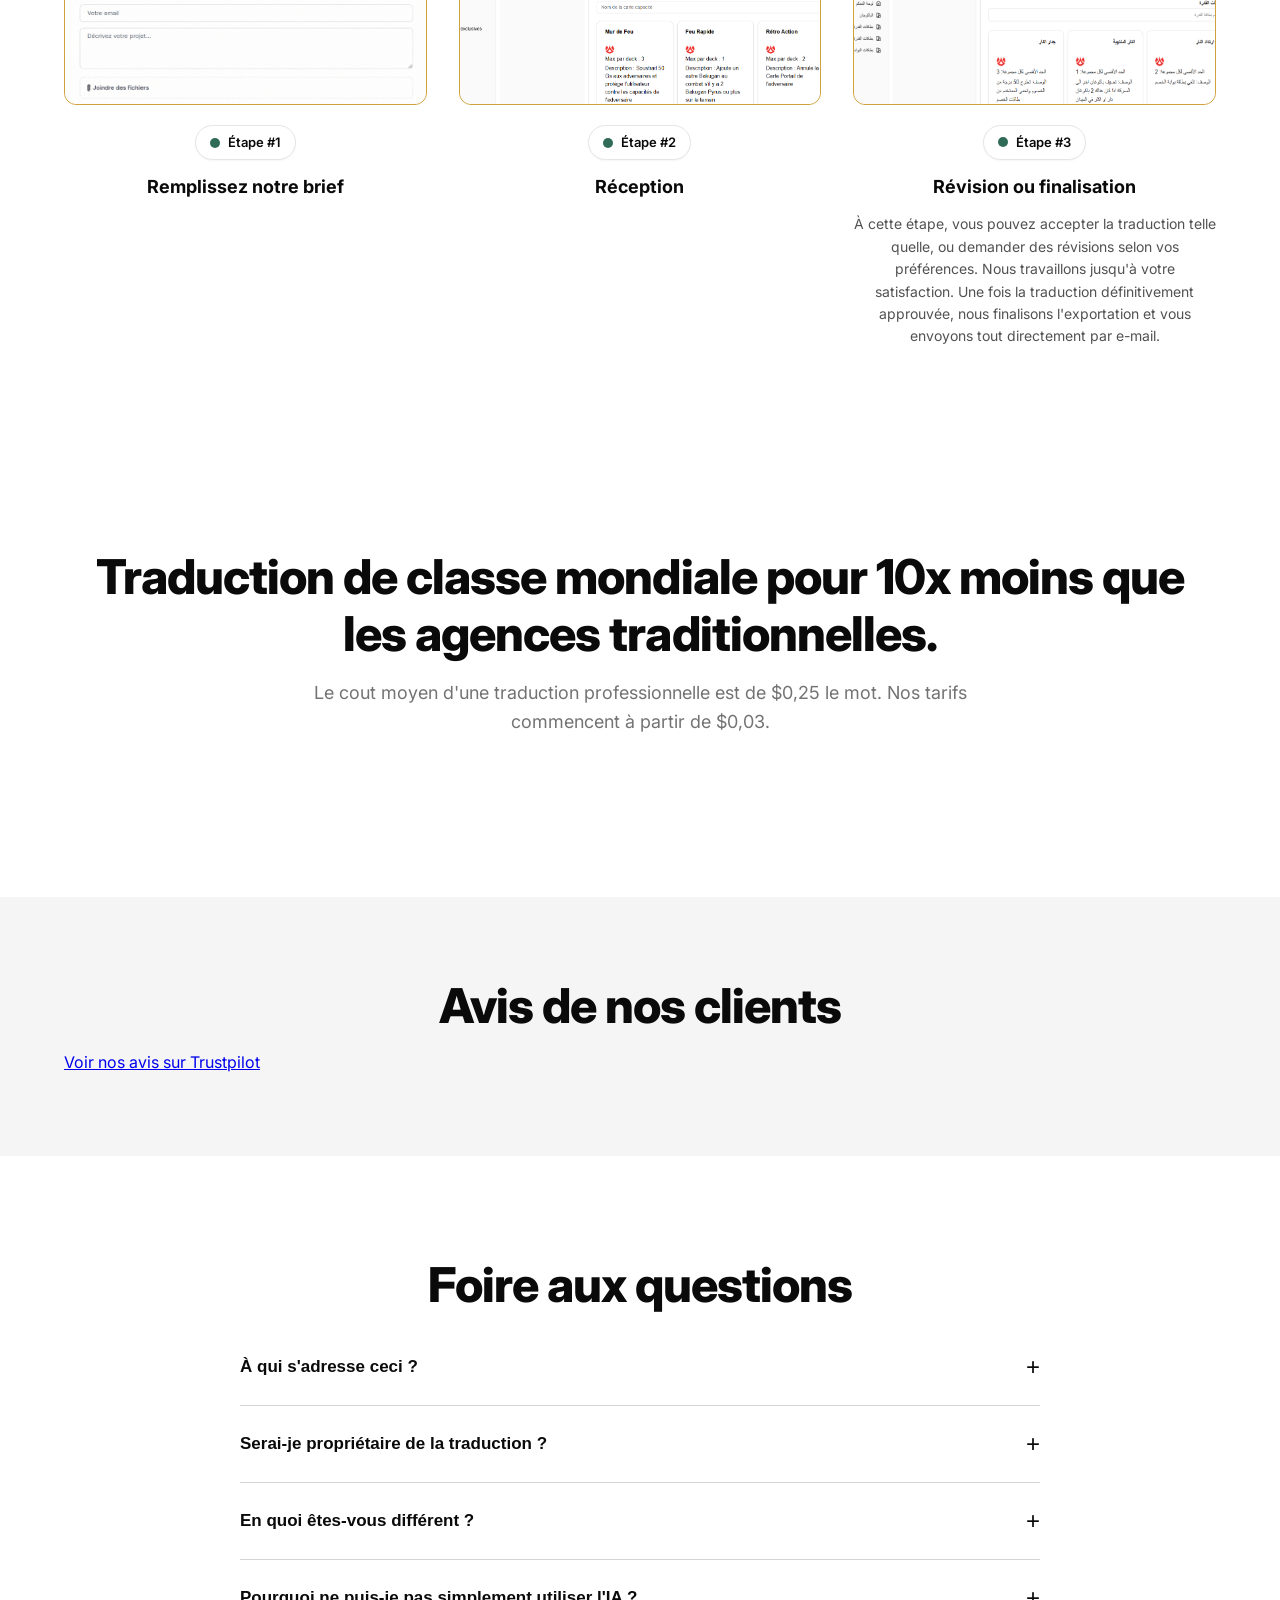
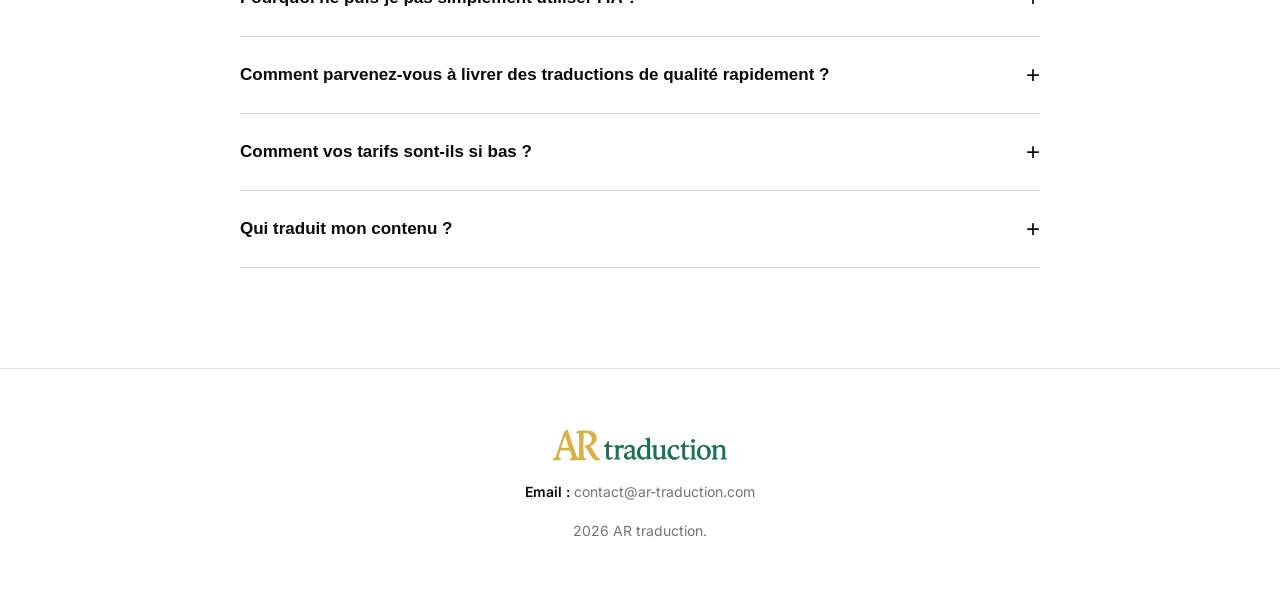
==== commit 39162516: "Add files via upload" ====
--- a/index.html
+++ b/index.html
@@ -224,7 +224,7 @@
         <div class="container">
             <h2 class="section-title">La traduction dont votre business a besoin.</h2>
             <p class="section-subtitle">Conçu pour les fondateurs qui veulent une stratégie performante et efficace.</p>
-            <div class="package-grid" style="grid-template-columns: repeat(2, 1fr);">
+            <div class="package-grid" style="grid-template-columns: 1fr;">
                 <div class="package-item">
                     <div class="package-icon"><svg xmlns="http://www.w3.org/2000/svg" width="40" height="40" viewBox="0 0 24 24" fill="none" stroke="currentColor" stroke-width="2" stroke-linecap="round" stroke-linejoin="round"><path d="M14.5 2H6a2 2 0 0 0-2 2v16a2 2 0 0 0 2 2h12a2 2 0 0 0 2-2V7.5L14.5 2z"></path><polyline points="14 2 14 8 20 8"></polyline><line x1="16" y1="13" x2="8" y2="13"></line><line x1="16" y1="17" x2="8" y2="17"></line><line x1="10" y1="9" x2="8" y2="9"></line></svg></div>
                     <h4>Identité de contenu</h4>
--- a/style.css
+++ b/style.css
@@ -160,9 +160,28 @@
 
 .features-content {
     display: flex;
-    flex-direction: column;
-    gap: 48px;
-    align-items: stretch;
+    flex-direction: row;
+    gap: 64px;
+    align-items: center;
+}
+
+.features-text {
+    flex: 1;
+}
+
+.features-image {
+    flex: 0 0 420px;
+    max-width: 420px;
+    display: flex;
+    justify-content: center;
+    align-items: center;
+}
+
+.features-image img {
+    max-width: 100%;
+    height: auto;
+    border-radius: 16px;
+    box-shadow: 0 20px 60px rgba(0, 0, 0, 0.1);
 }
 
 .features-title {
@@ -187,19 +206,6 @@
     font-size: 15px;
     font-weight: 500;
     color: var(--black);
-}
-
-.features-image {
-    display: flex;
-    justify-content: center;
-    align-items: center;
-}
-
-.features-image img {
-    max-width: 100%;
-    height: auto;
-    border-radius: 16px;
-    box-shadow: 0 20px 60px rgba(0, 0, 0, 0.1);
 }
 
 /* Section Titles */
@@ -349,20 +355,22 @@
 }
 
 .package-item {
-    padding: 32px;
-    border-radius: 16px;
-    background: var(--white);
-    transition: transform 0.2s ease;
-}
-
-.package-item:hover {
-    transform: translateY(-4px);
+    padding: 24px 0;
+    border-bottom: 1px solid var(--gray-200);
+    background: var(--white);
+    display: flex;
+    align-items: center;
+    gap: 24px;
+}
+
+.package-item:last-child {
+    border-bottom: none;
 }
 
 .package-icon {
-    width: 64px;
-    height: 64px;
-    margin-bottom: 20px;
+    flex-shrink: 0;
+    width: 56px;
+    height: 56px;
     display: flex;
     align-items: center;
     justify-content: center;
@@ -372,15 +380,16 @@
 }
 
 .package-item h4 {
-    font-size: 18px;
+    font-size: 17px;
     font-weight: 700;
-    margin-bottom: 12px;
+    margin-bottom: 4px;
 }
 
 .package-item p {
     font-size: 14px;
     color: var(--gray-500);
-    line-height: 1.6;
+    line-height: 1.5;
+    margin: 0;
 }
 
 /* Services Section */
@@ -585,6 +594,16 @@
 
     .services-grid {
         grid-template-columns: 1fr 1fr;
+    }
+
+    .features-content {
+        flex-direction: column;
+    }
+
+    .features-image {
+        flex: unset;
+        max-width: 100%;
+        width: 100%;
     }
 
     .features-grid {
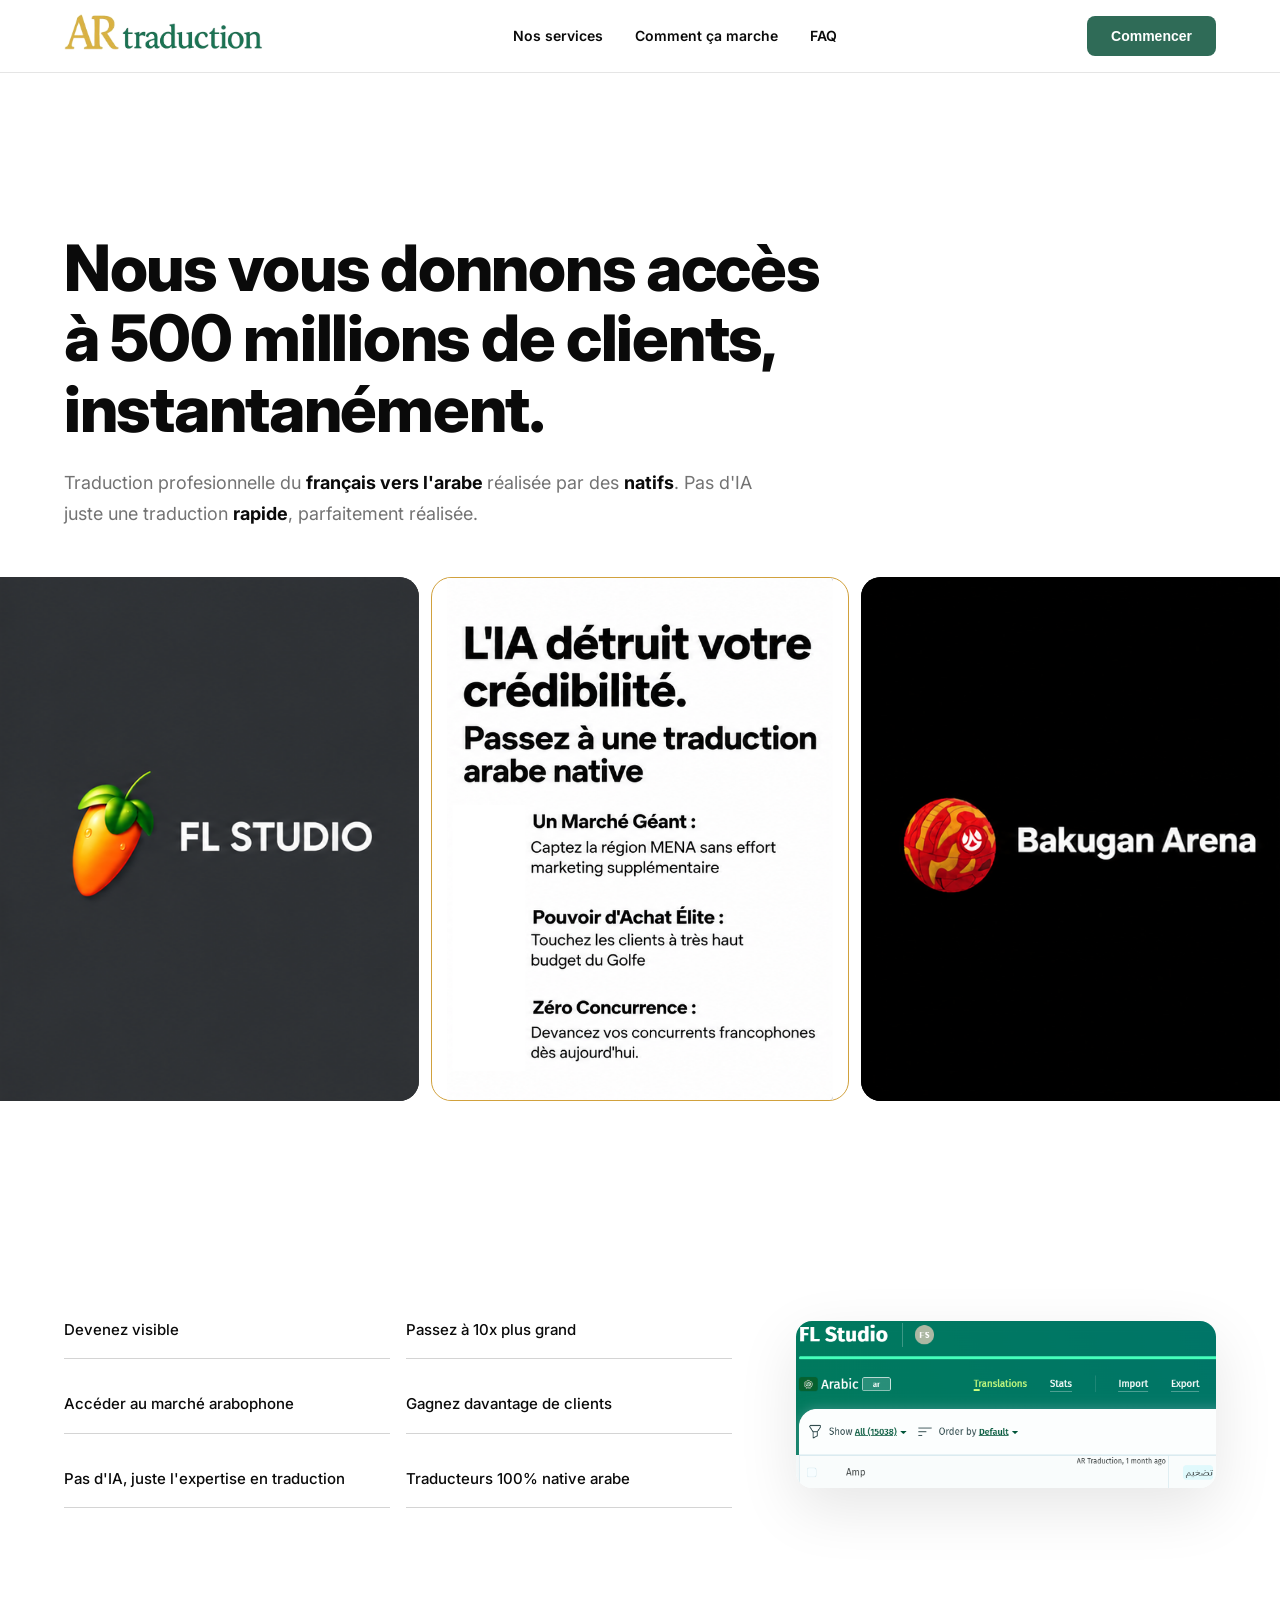
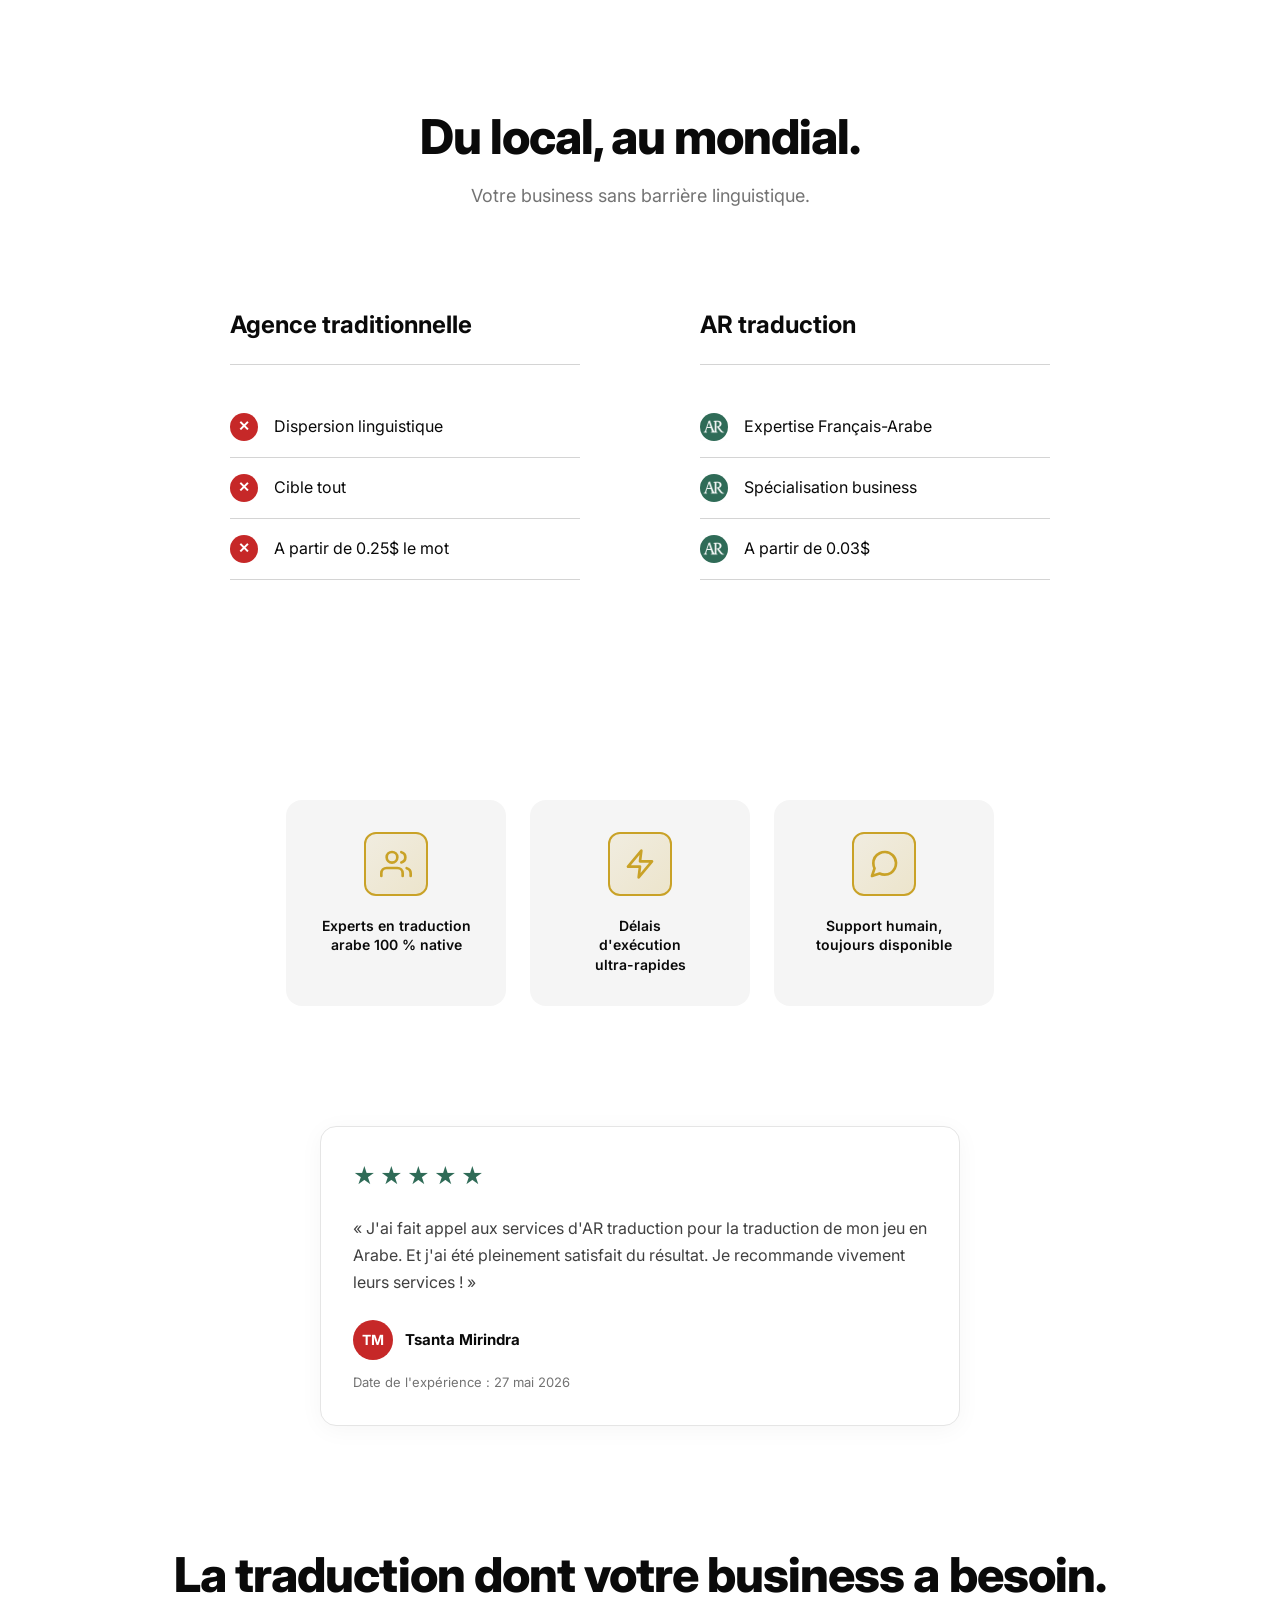
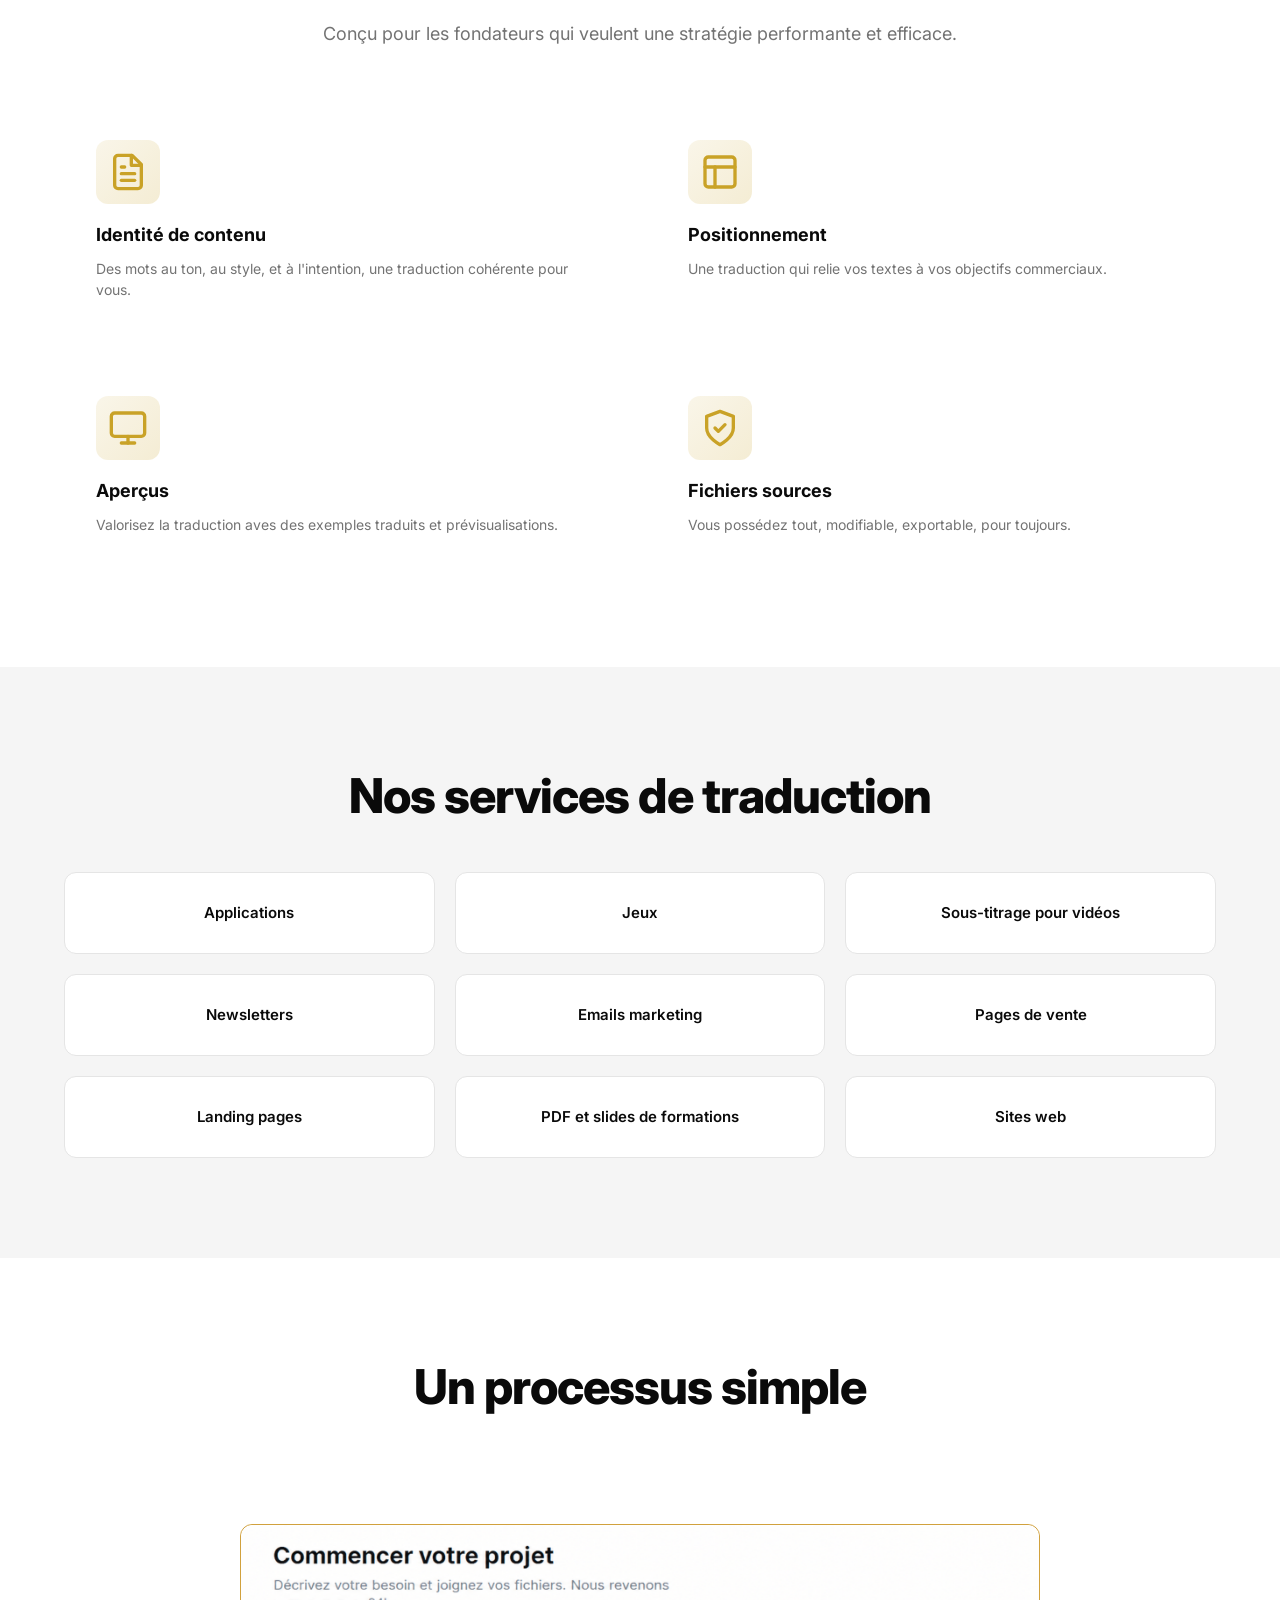
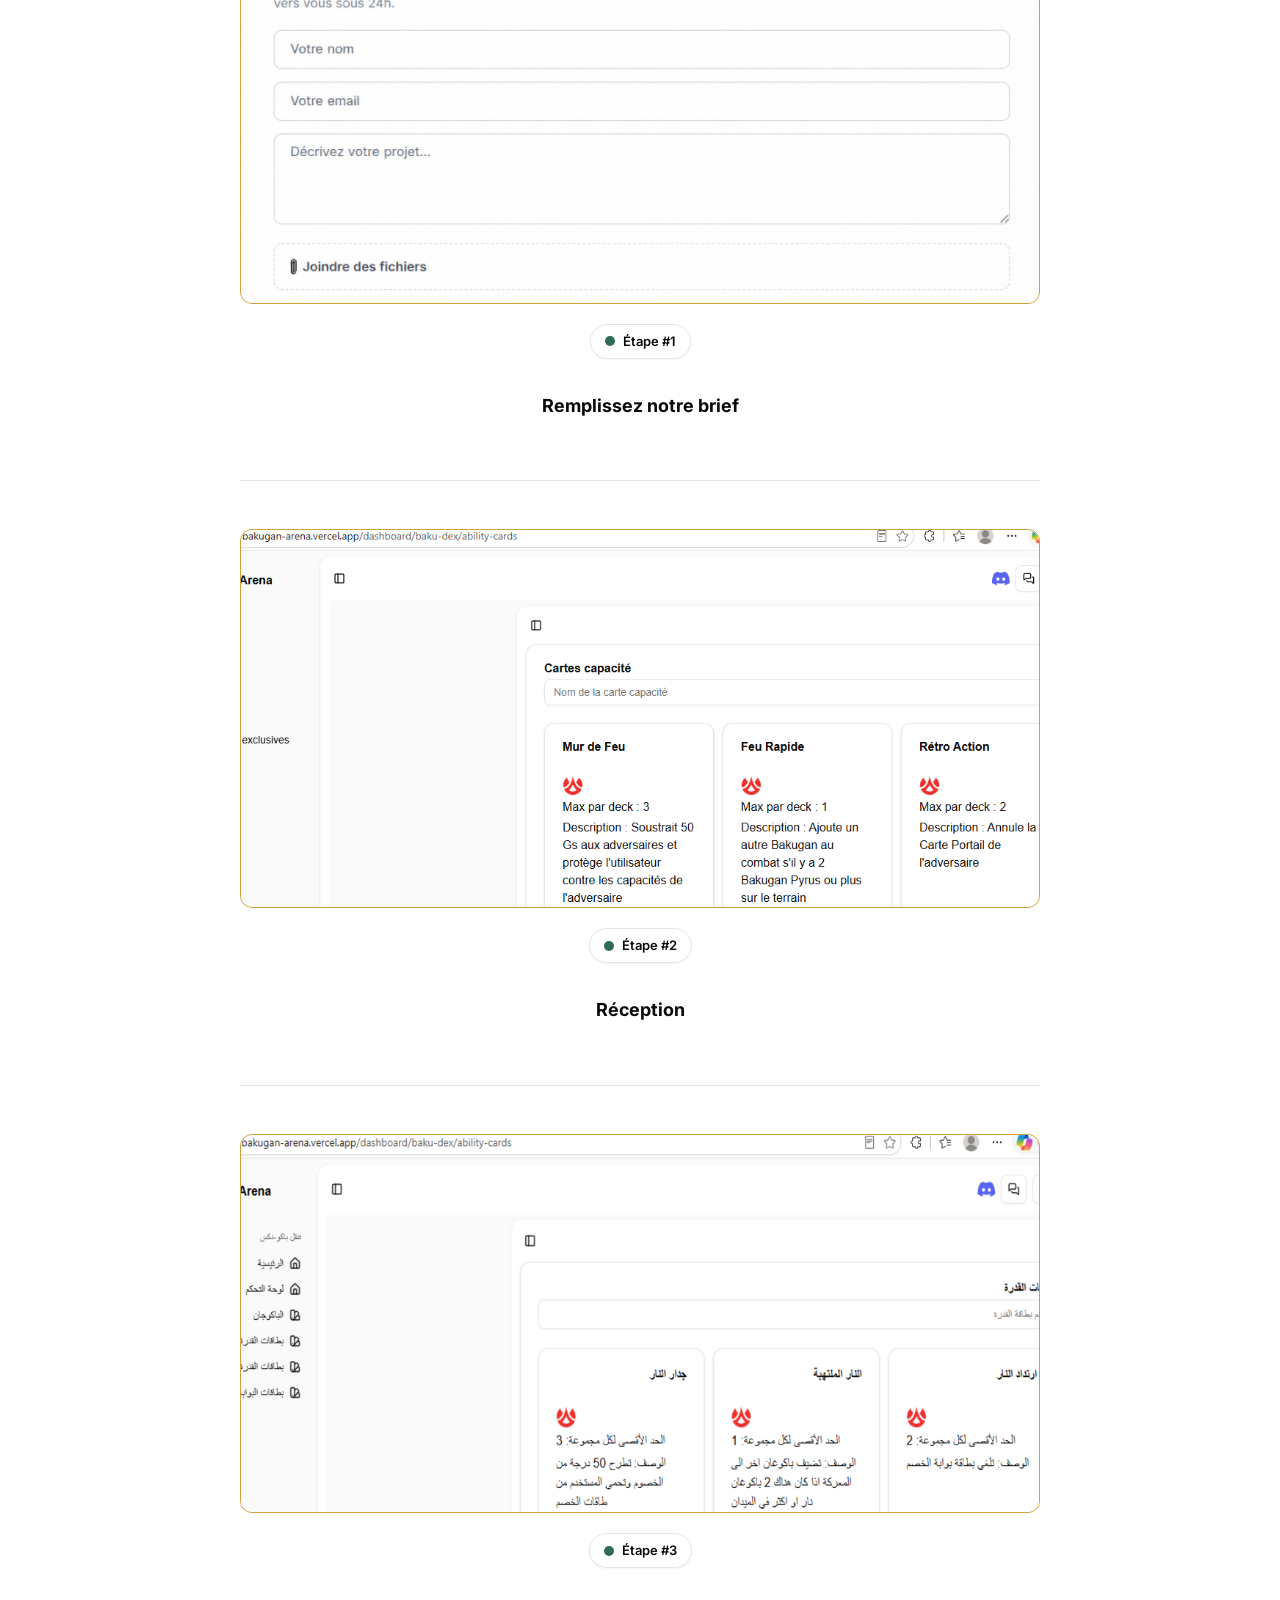
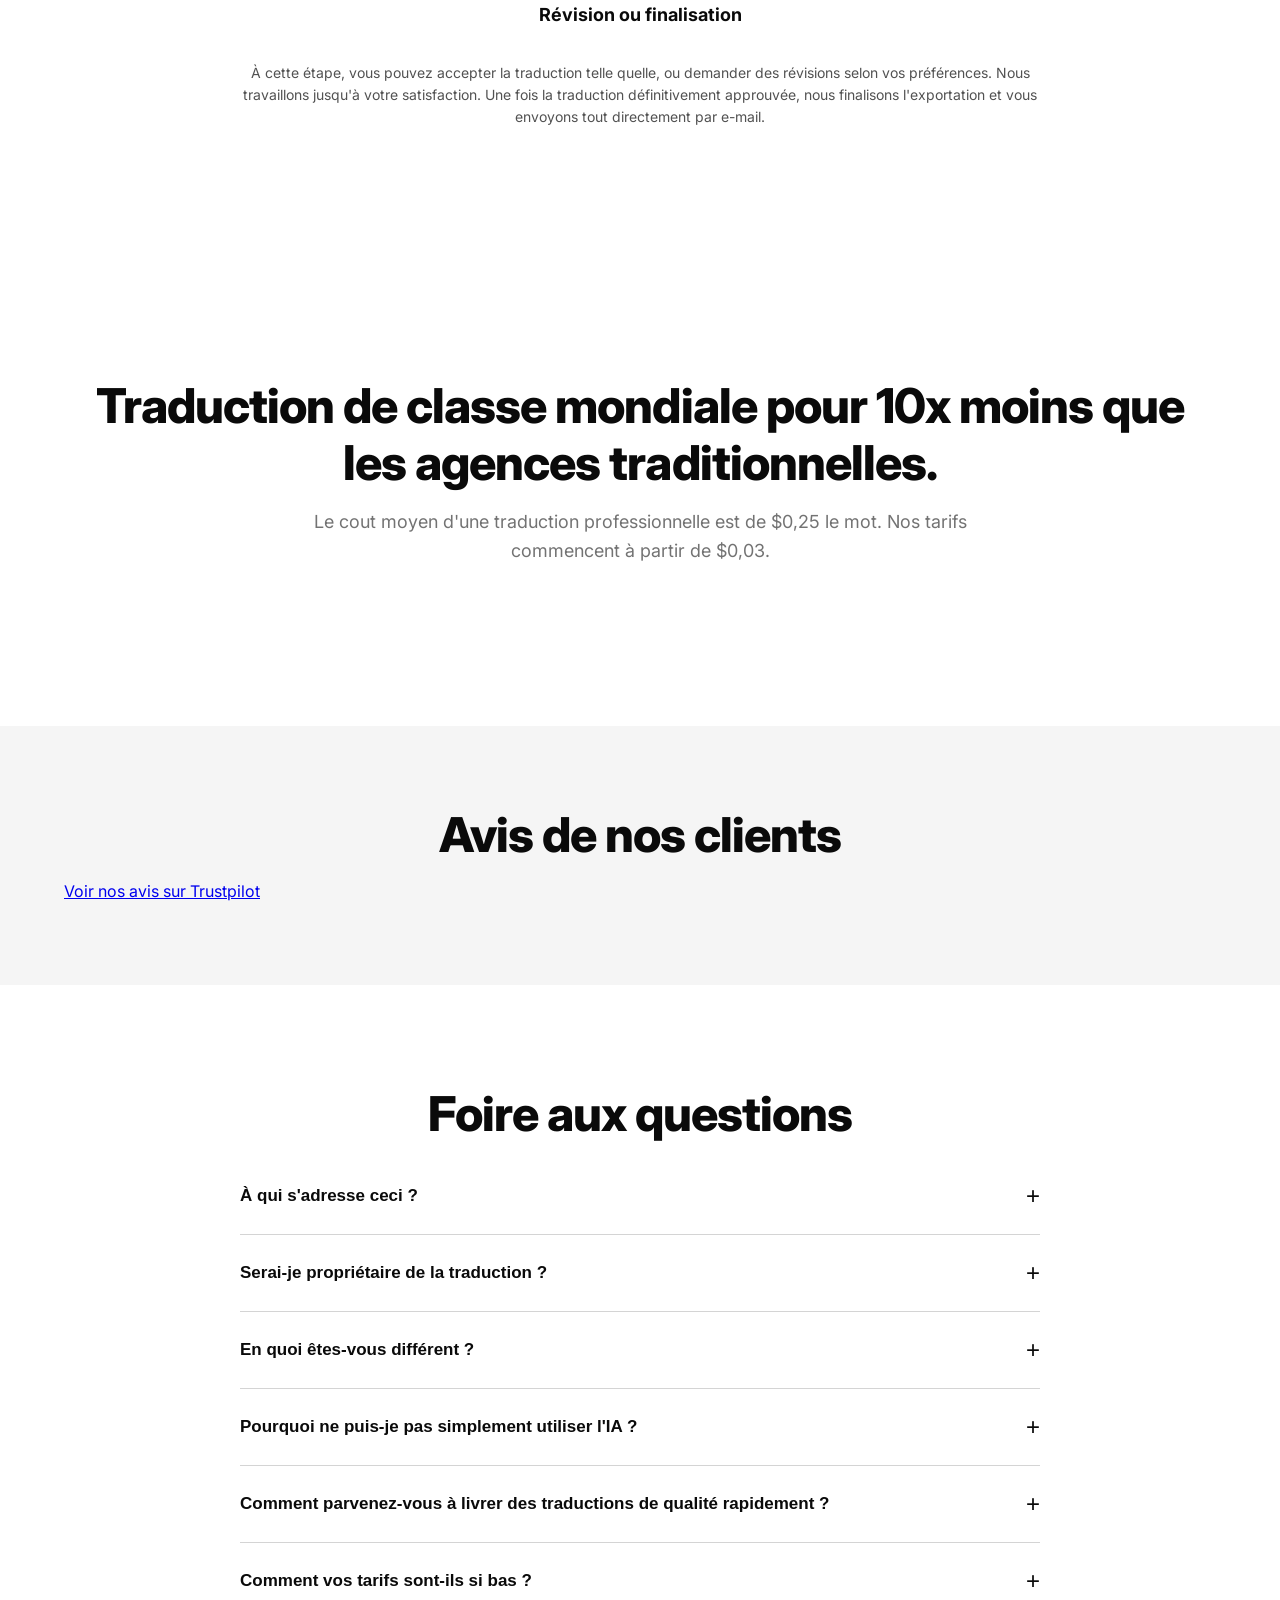
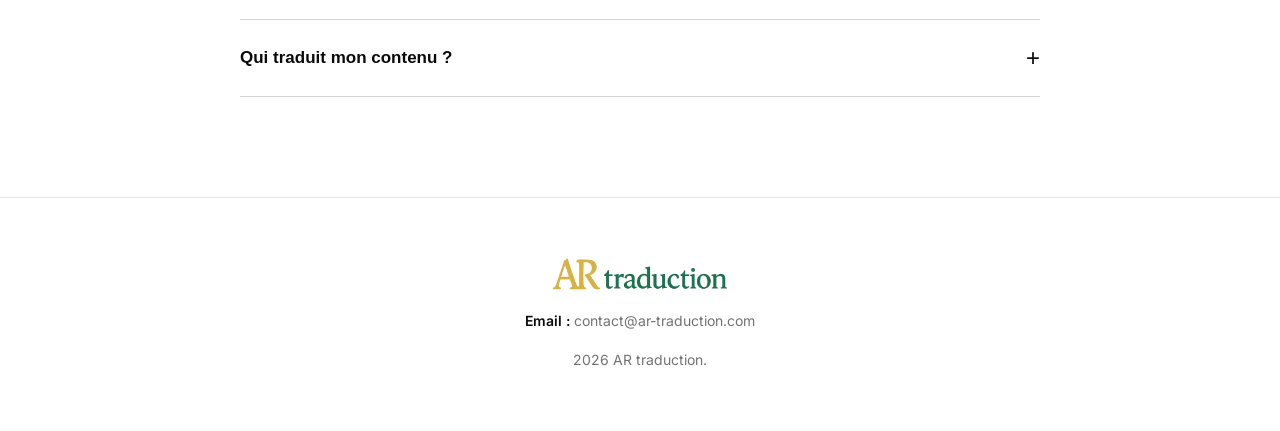
==== commit 9d0ee6f7: "Add files via upload" ====
--- a/index.html
+++ b/index.html
@@ -224,7 +224,7 @@
         <div class="container">
             <h2 class="section-title">La traduction dont votre business a besoin.</h2>
             <p class="section-subtitle">Conçu pour les fondateurs qui veulent une stratégie performante et efficace.</p>
-            <div class="package-grid" style="grid-template-columns: 1fr;">
+            <div class="package-grid" style="grid-template-columns: repeat(2, 1fr);">
                 <div class="package-item">
                     <div class="package-icon"><svg xmlns="http://www.w3.org/2000/svg" width="40" height="40" viewBox="0 0 24 24" fill="none" stroke="currentColor" stroke-width="2" stroke-linecap="round" stroke-linejoin="round"><path d="M14.5 2H6a2 2 0 0 0-2 2v16a2 2 0 0 0 2 2h12a2 2 0 0 0 2-2V7.5L14.5 2z"></path><polyline points="14 2 14 8 20 8"></polyline><line x1="16" y1="13" x2="8" y2="13"></line><line x1="16" y1="17" x2="8" y2="17"></line><line x1="10" y1="9" x2="8" y2="9"></line></svg></div>
                     <h4>Identité de contenu</h4>
--- a/style.css
+++ b/style.css
@@ -355,22 +355,20 @@
 }
 
 .package-item {
-    padding: 24px 0;
-    border-bottom: 1px solid var(--gray-200);
-    background: var(--white);
-    display: flex;
-    align-items: center;
-    gap: 24px;
-}
-
-.package-item:last-child {
-    border-bottom: none;
+    padding: 32px;
+    border-radius: 16px;
+    background: var(--white);
+    transition: transform 0.2s ease;
+}
+
+.package-item:hover {
+    transform: translateY(-4px);
 }
 
 .package-icon {
-    flex-shrink: 0;
-    width: 56px;
-    height: 56px;
+    width: 64px;
+    height: 64px;
+    margin-bottom: 20px;
     display: flex;
     align-items: center;
     justify-content: center;
@@ -380,9 +378,9 @@
 }
 
 .package-item h4 {
-    font-size: 17px;
+    font-size: 18px;
     font-weight: 700;
-    margin-bottom: 4px;
+    margin-bottom: 12px;
 }
 
 .package-item p {
@@ -905,23 +903,28 @@
 }
 
 .process-grid {
-    display: grid;
-    grid-template-columns: repeat(3, 1fr);
-    gap: 32px;
+    display: flex;
+    flex-direction: column;
+    gap: 0;
     margin-top: 60px;
+    max-width: 800px;
+    margin-left: auto;
+    margin-right: auto;
 }
 
 .process-step {
     background: transparent;
-    border-radius: 16px;
-    padding: 0;
+    padding: 48px 0;
+    border-bottom: 1px solid var(--gray-200);
+    display: flex;
+    flex-direction: column;
+    align-items: center;
+    gap: 20px;
     text-align: center;
-    position: relative;
-    transition: transform 0.2s ease;
-}
-
-.process-step:hover {
-    transform: translateY(-4px);
+}
+
+.process-step:last-child {
+    border-bottom: none;
 }
 
 .process-step-badge {
@@ -952,11 +955,17 @@
     font-weight: 700;
     margin-bottom: 16px;
     color: var(--black);
+    text-align: center;
+    width: 100%;
+}
+
+.process-step-text {
+    text-align: center;
+    width: 100%;
 }
 
 .process-step-image {
     width: 100%;
-    margin: 0 0 20px;
     border-radius: 12px;
     overflow: hidden;
     background: transparent;
@@ -975,14 +984,7 @@
     line-height: 1.6;
 }
 
-@media (max-width: 1024px) {
-    .process-grid {
-        grid-template-columns: 1fr;
-        max-width: 480px;
-        margin-left: auto;
-        margin-right: auto;
-    }
-}
+
 
 /* Footer contact email */
 .footer-contact {
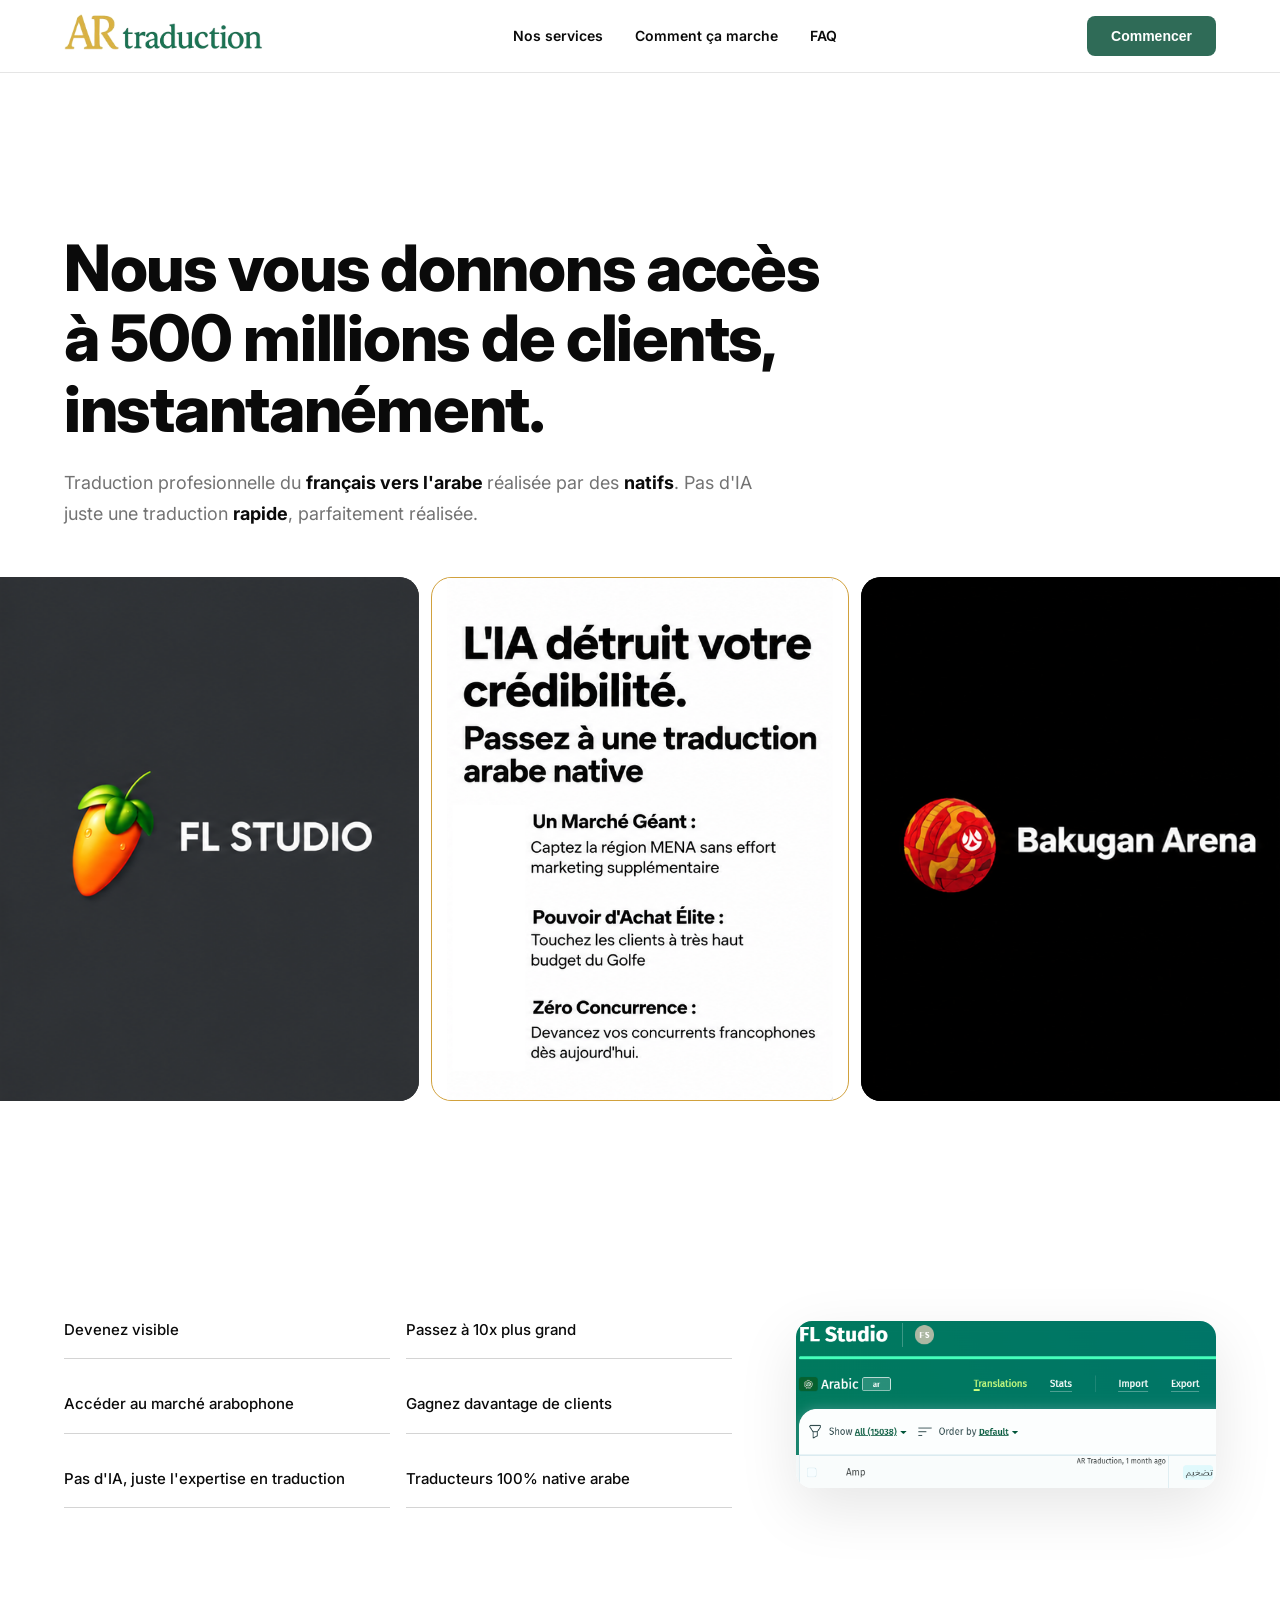
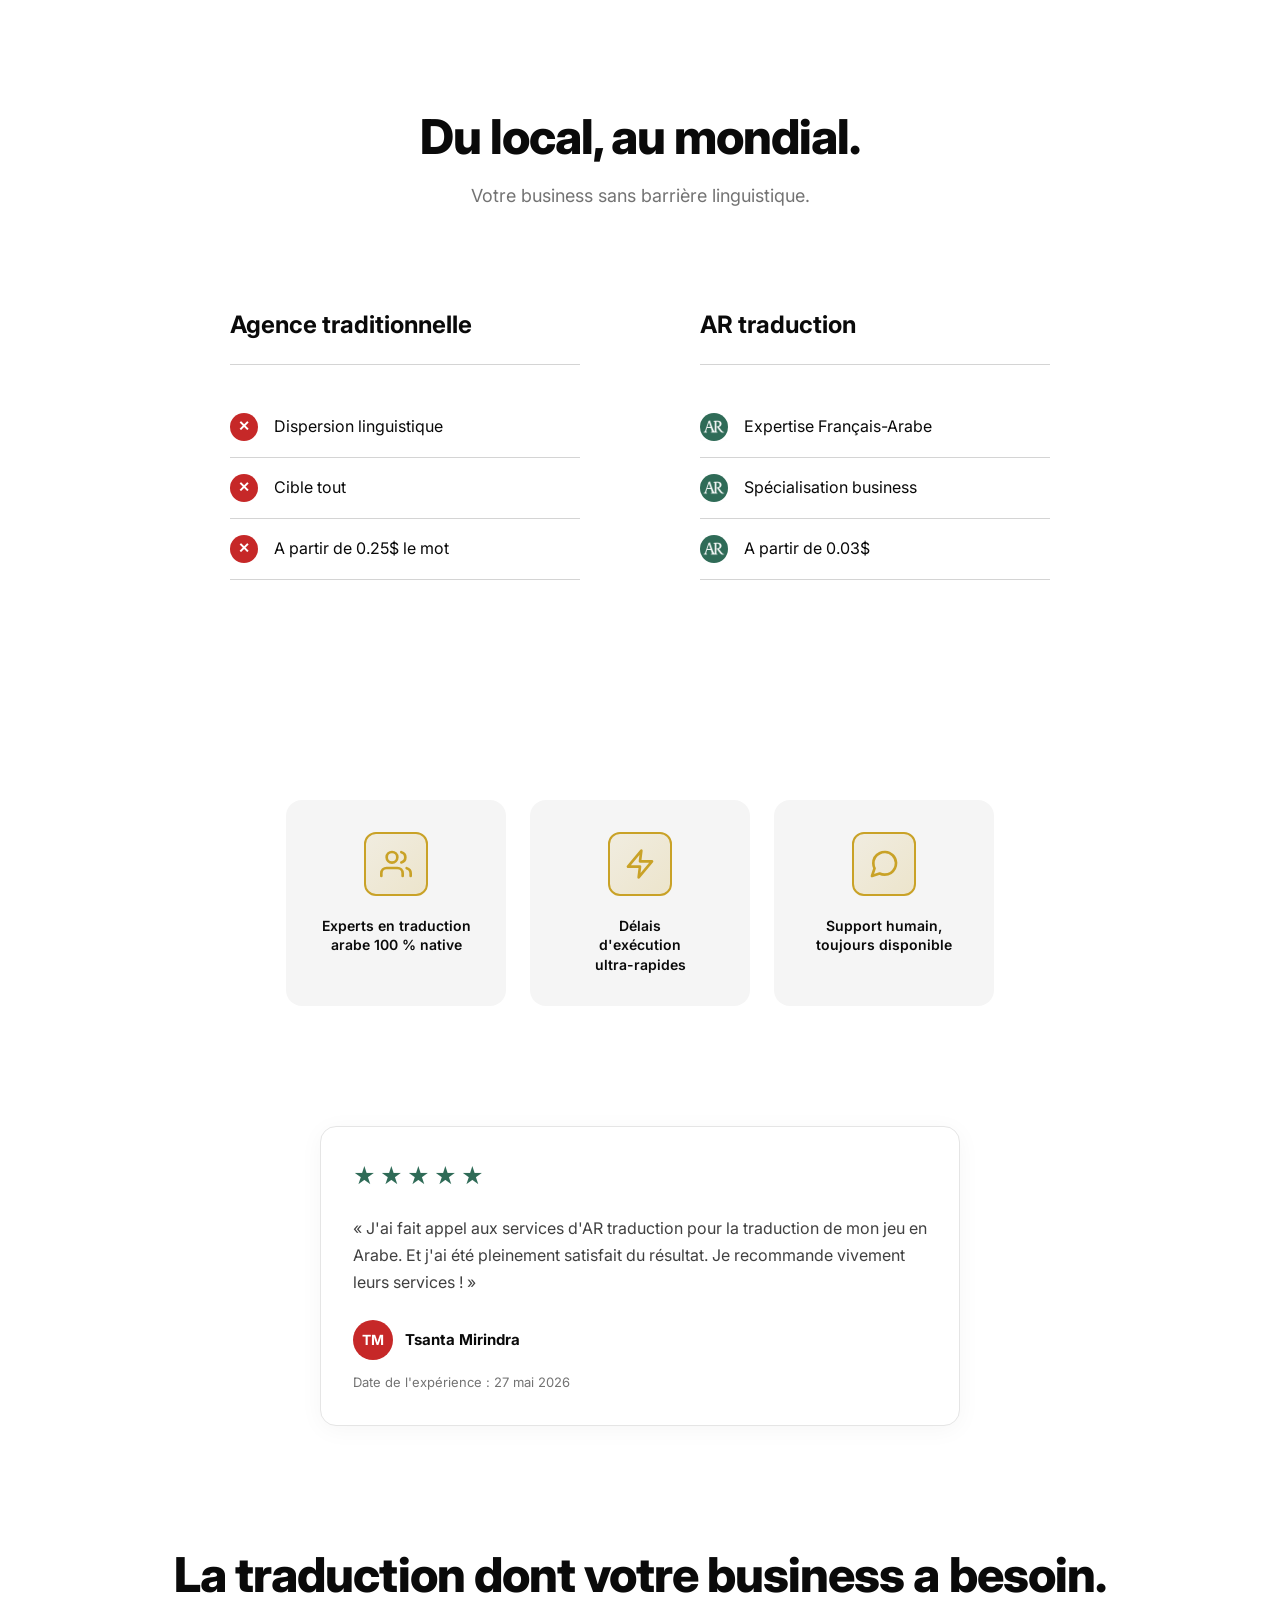
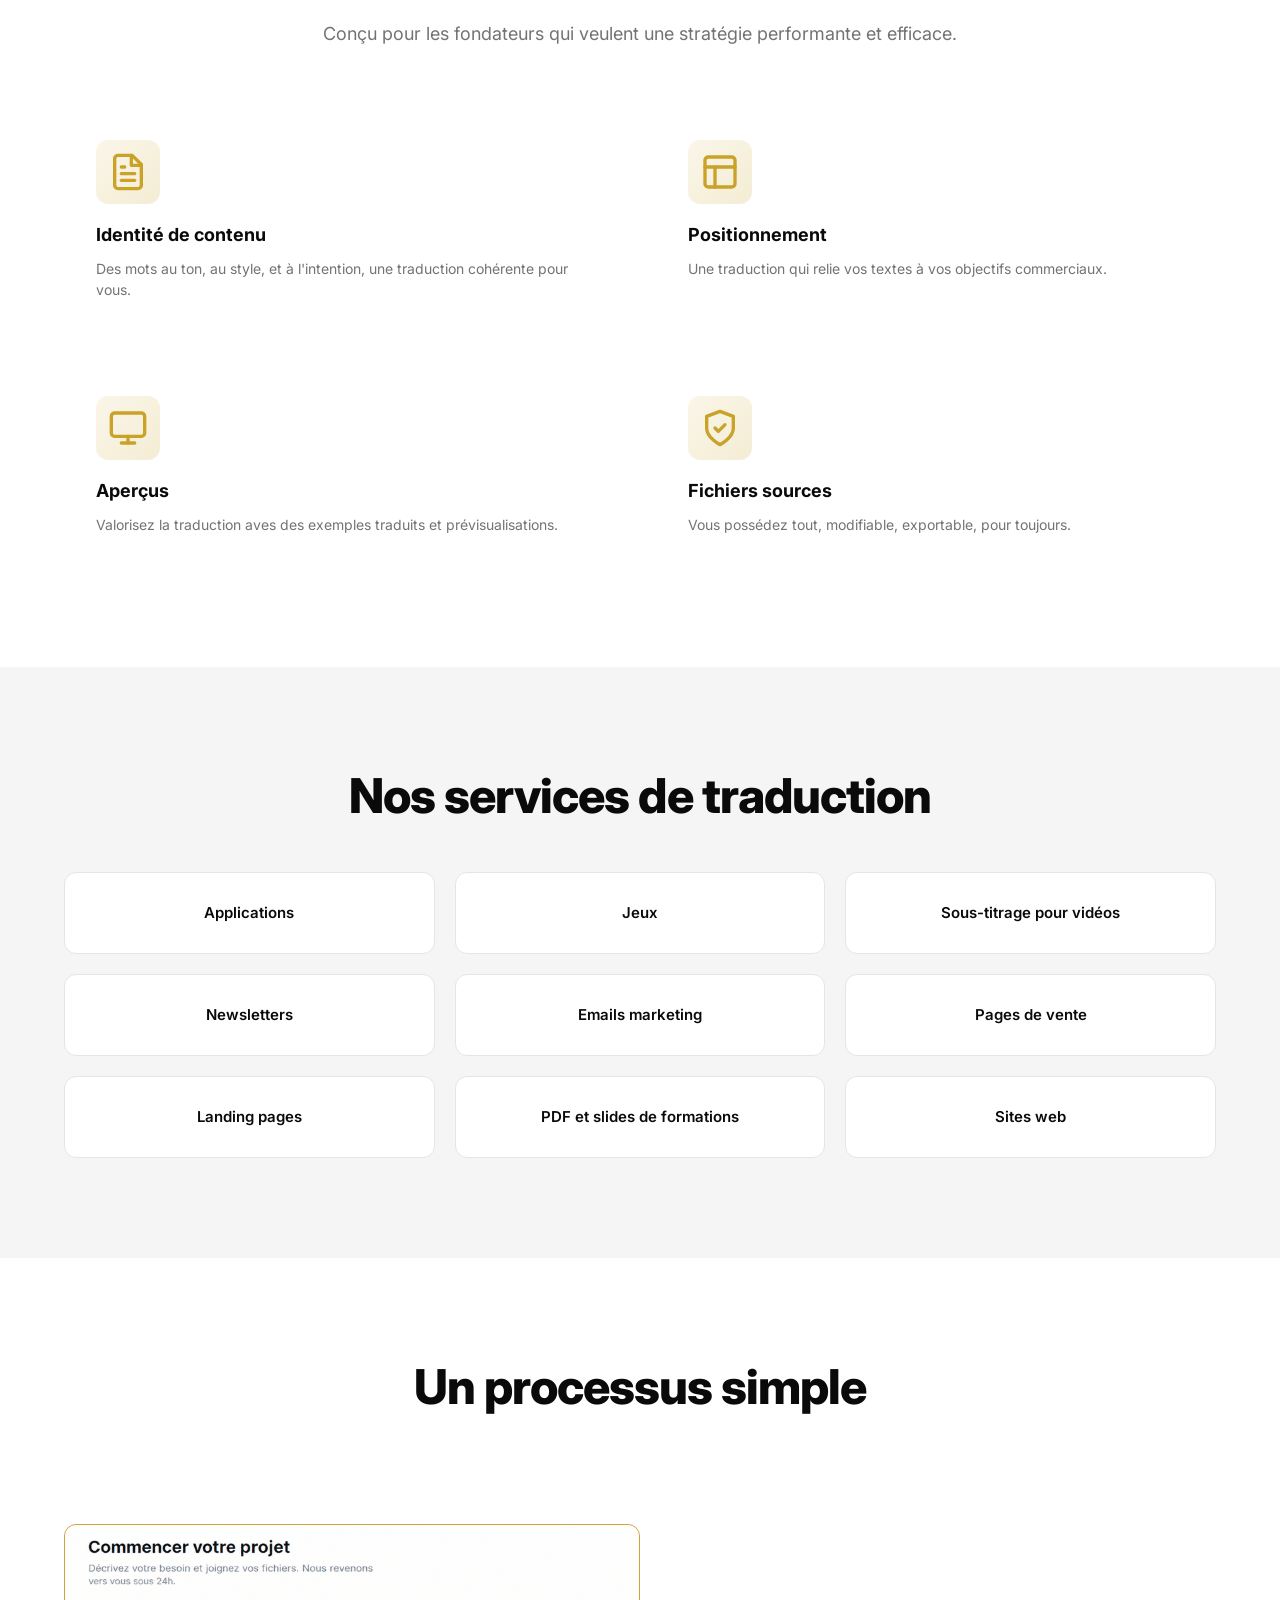
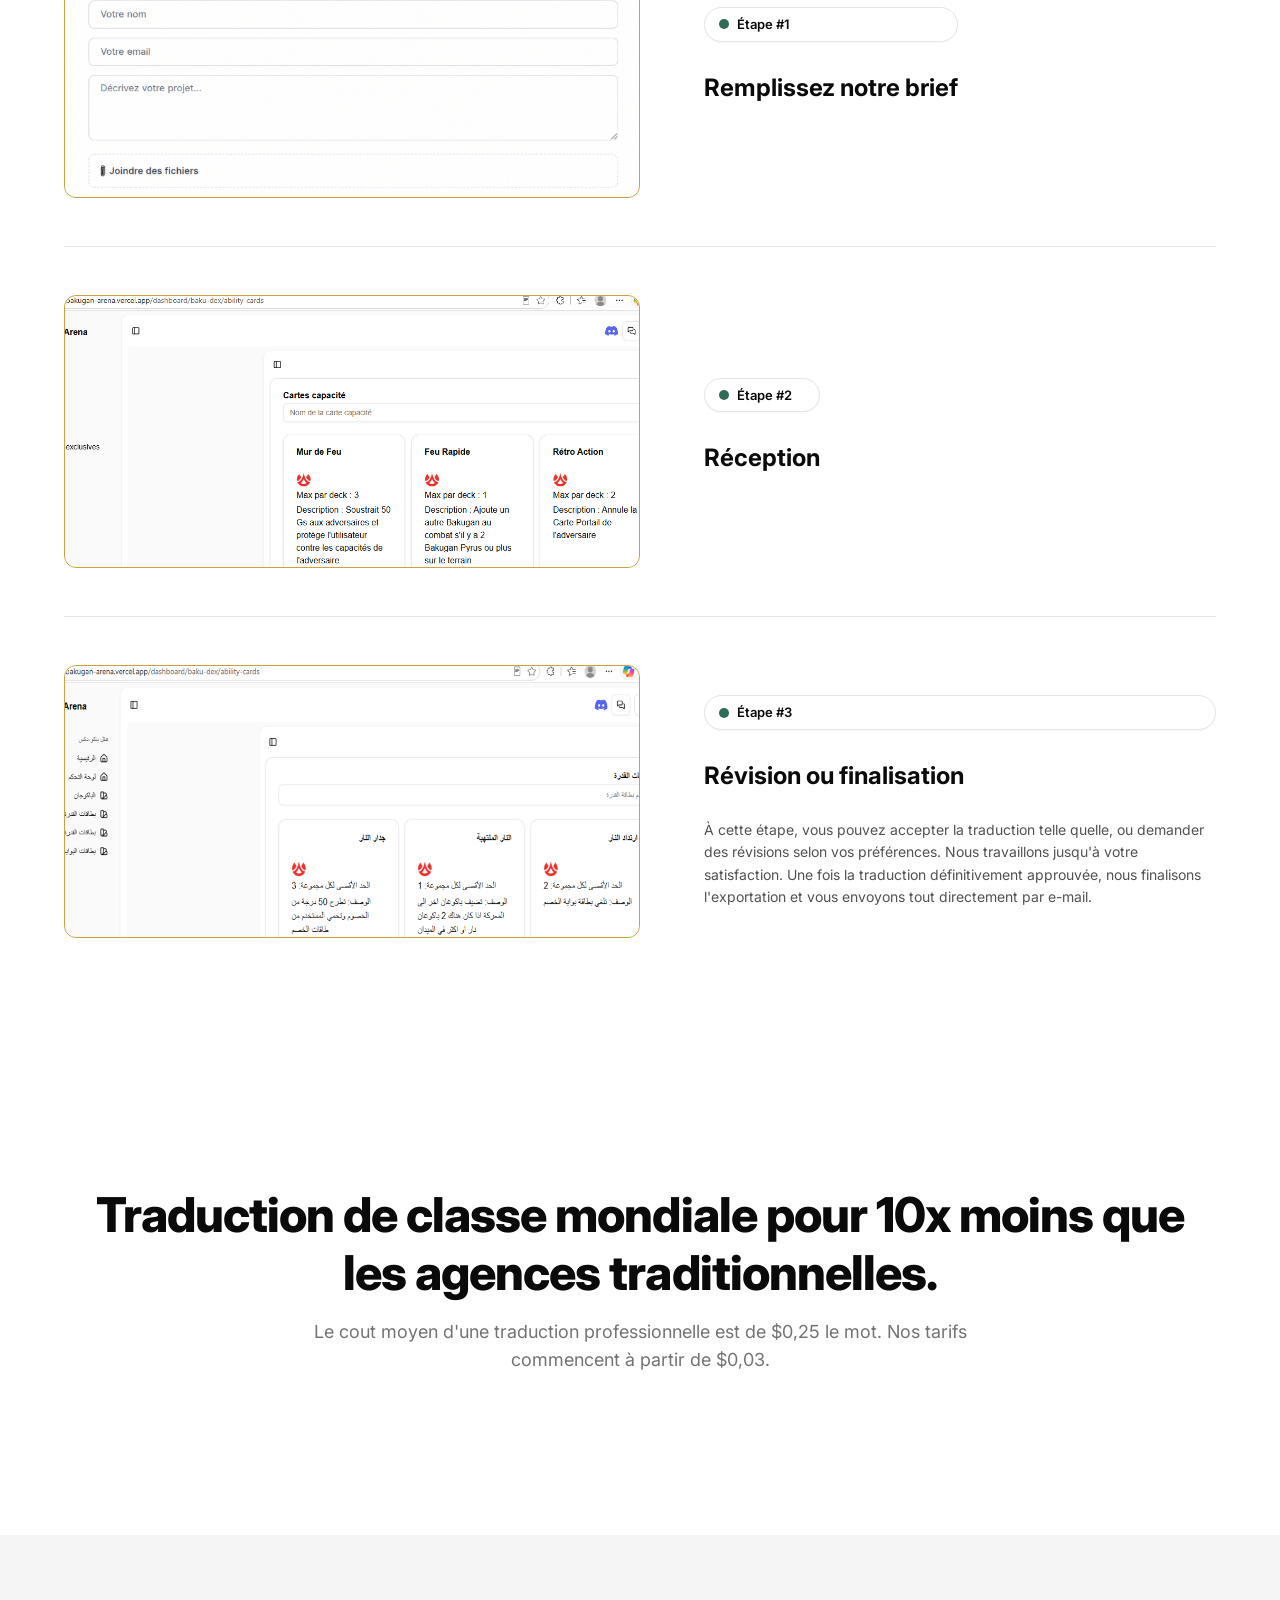
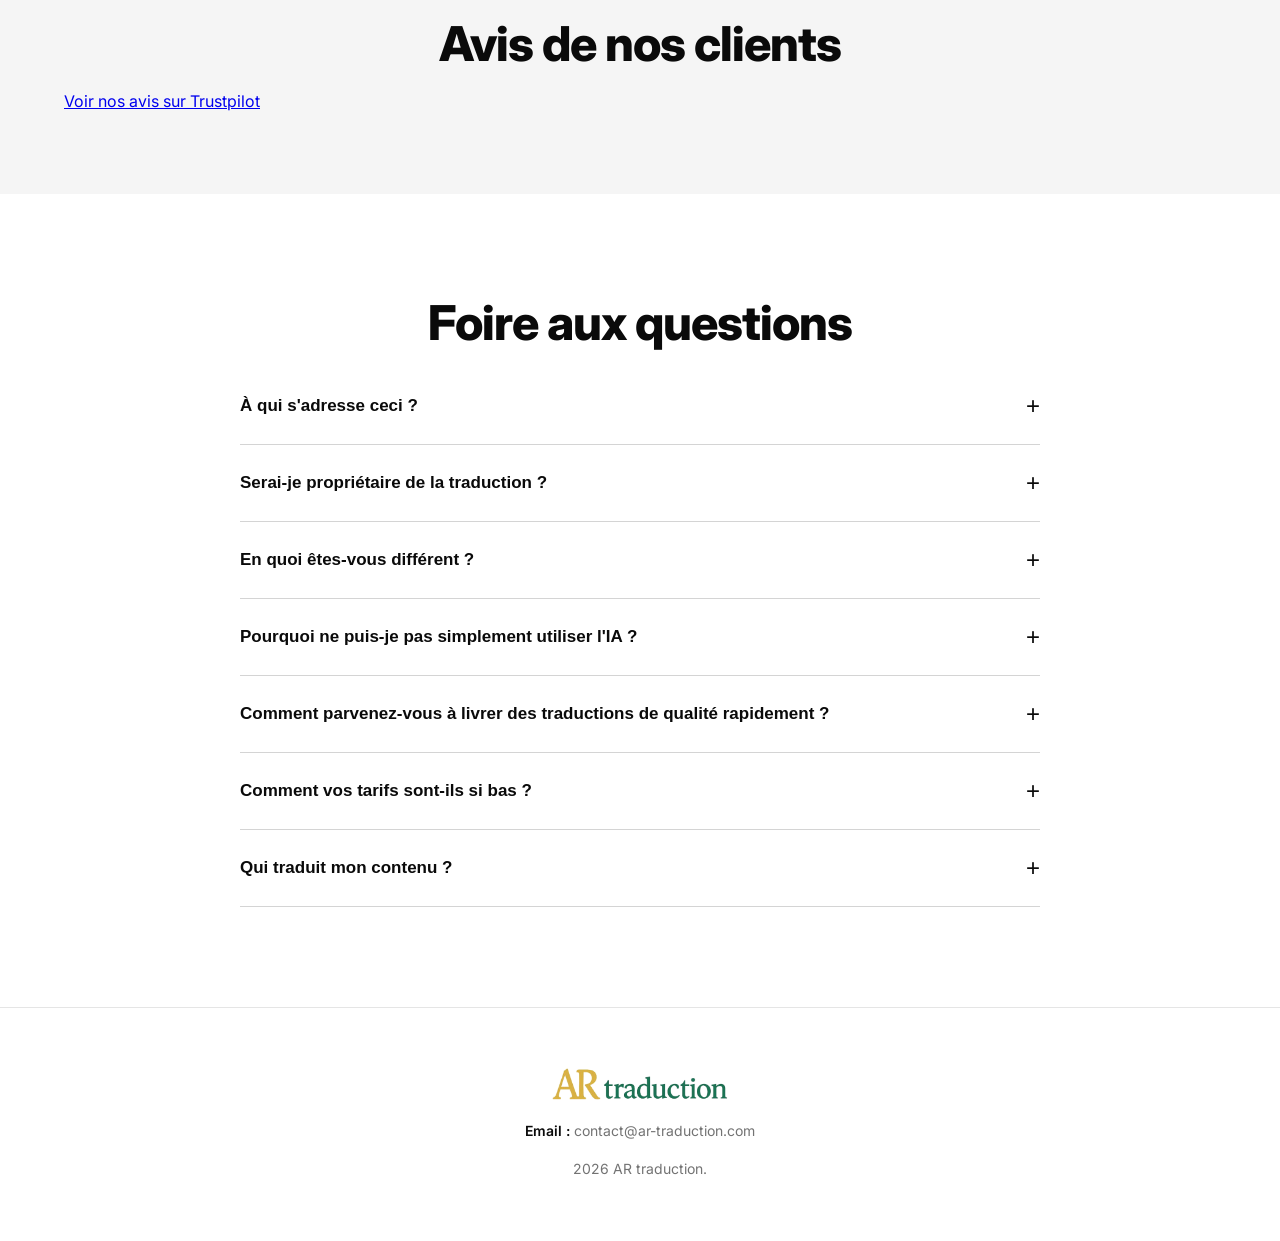
==== commit 95cb2252: "Add files via upload" ====
--- a/index.html
+++ b/index.html
@@ -276,23 +276,29 @@
                     <div class="process-step-image">
                         <img src="images/process-1.png" alt="Étape 1 — Remplissez notre brief">
                     </div>
-                    <span class="process-step-badge"><span class="process-step-dot"></span>Étape #1</span>
-                    <h3 class="process-step-title">Remplissez notre brief</h3>
+                    <div class="process-step-body">
+                        <span class="process-step-badge"><span class="process-step-dot"></span>Étape #1</span>
+                        <h3 class="process-step-title">Remplissez notre brief</h3>
+                    </div>
                 </div>
                 <div class="process-step">
                     <div class="process-step-image">
                         <img src="images/process-2.png" alt="Étape 2 — Réception">
                     </div>
-                    <span class="process-step-badge"><span class="process-step-dot"></span>Étape #2</span>
-                    <h3 class="process-step-title">Réception</h3>
+                    <div class="process-step-body">
+                        <span class="process-step-badge"><span class="process-step-dot"></span>Étape #2</span>
+                        <h3 class="process-step-title">Réception</h3>
+                    </div>
                 </div>
                 <div class="process-step">
                     <div class="process-step-image">
                         <img src="images/process-3.png" alt="Étape 3 — Révision ou finalisation">
                     </div>
-                    <span class="process-step-badge"><span class="process-step-dot"></span>Étape #3</span>
-                    <h3 class="process-step-title">Révision ou finalisation</h3>
-                    <p class="process-step-text">À cette étape, vous pouvez accepter la traduction telle quelle, ou demander des révisions selon vos préférences. Nous travaillons jusqu'à votre satisfaction. Une fois la traduction définitivement approuvée, nous finalisons l'exportation et vous envoyons tout directement par e-mail.</p>
+                    <div class="process-step-body">
+                        <span class="process-step-badge"><span class="process-step-dot"></span>Étape #3</span>
+                        <h3 class="process-step-title">Révision ou finalisation</h3>
+                        <p class="process-step-text">À cette étape, vous pouvez accepter la traduction telle quelle, ou demander des révisions selon vos préférences. Nous travaillons jusqu'à votre satisfaction. Une fois la traduction définitivement approuvée, nous finalisons l'exportation et vous envoyons tout directement par e-mail.</p>
+                    </div>
                 </div>
             </div>
         </div>
--- a/style.css
+++ b/style.css
@@ -907,9 +907,6 @@
     flex-direction: column;
     gap: 0;
     margin-top: 60px;
-    max-width: 800px;
-    margin-left: auto;
-    margin-right: auto;
 }
 
 .process-step {
@@ -917,14 +914,28 @@
     padding: 48px 0;
     border-bottom: 1px solid var(--gray-200);
     display: flex;
-    flex-direction: column;
-    align-items: center;
-    gap: 20px;
-    text-align: center;
+    flex-direction: row;
+    align-items: center;
+    gap: 64px;
+    text-align: left;
 }
 
 .process-step:last-child {
     border-bottom: none;
+}
+
+.process-step-image {
+    flex: 0 0 50%;
+    max-width: 50%;
+    border-radius: 12px;
+    overflow: hidden;
+    background: transparent;
+}
+
+.process-step-body {
+    display: flex;
+    flex-direction: column;
+    gap: 16px;
 }
 
 .process-step-badge {
@@ -951,17 +962,16 @@
 }
 
 .process-step-title {
-    font-size: 18px;
+    font-size: 24px;
     font-weight: 700;
-    margin-bottom: 16px;
-    color: var(--black);
-    text-align: center;
-    width: 100%;
+    margin-bottom: 12px;
+    color: var(--black);
 }
 
 .process-step-text {
-    text-align: center;
-    width: 100%;
+    font-size: 15px;
+    color: var(--gray-600);
+    line-height: 1.7;
 }
 
 .process-step-image {
@@ -986,7 +996,16 @@
 
 
 
-/* Footer contact email */
+@media (max-width: 768px) {
+    .process-step {
+        flex-direction: column;
+    }
+    .process-step-image {
+        flex: unset;
+        max-width: 100%;
+        width: 100%;
+    }
+}
 .footer-contact {
     font-size: 14px;
     color: var(--black);
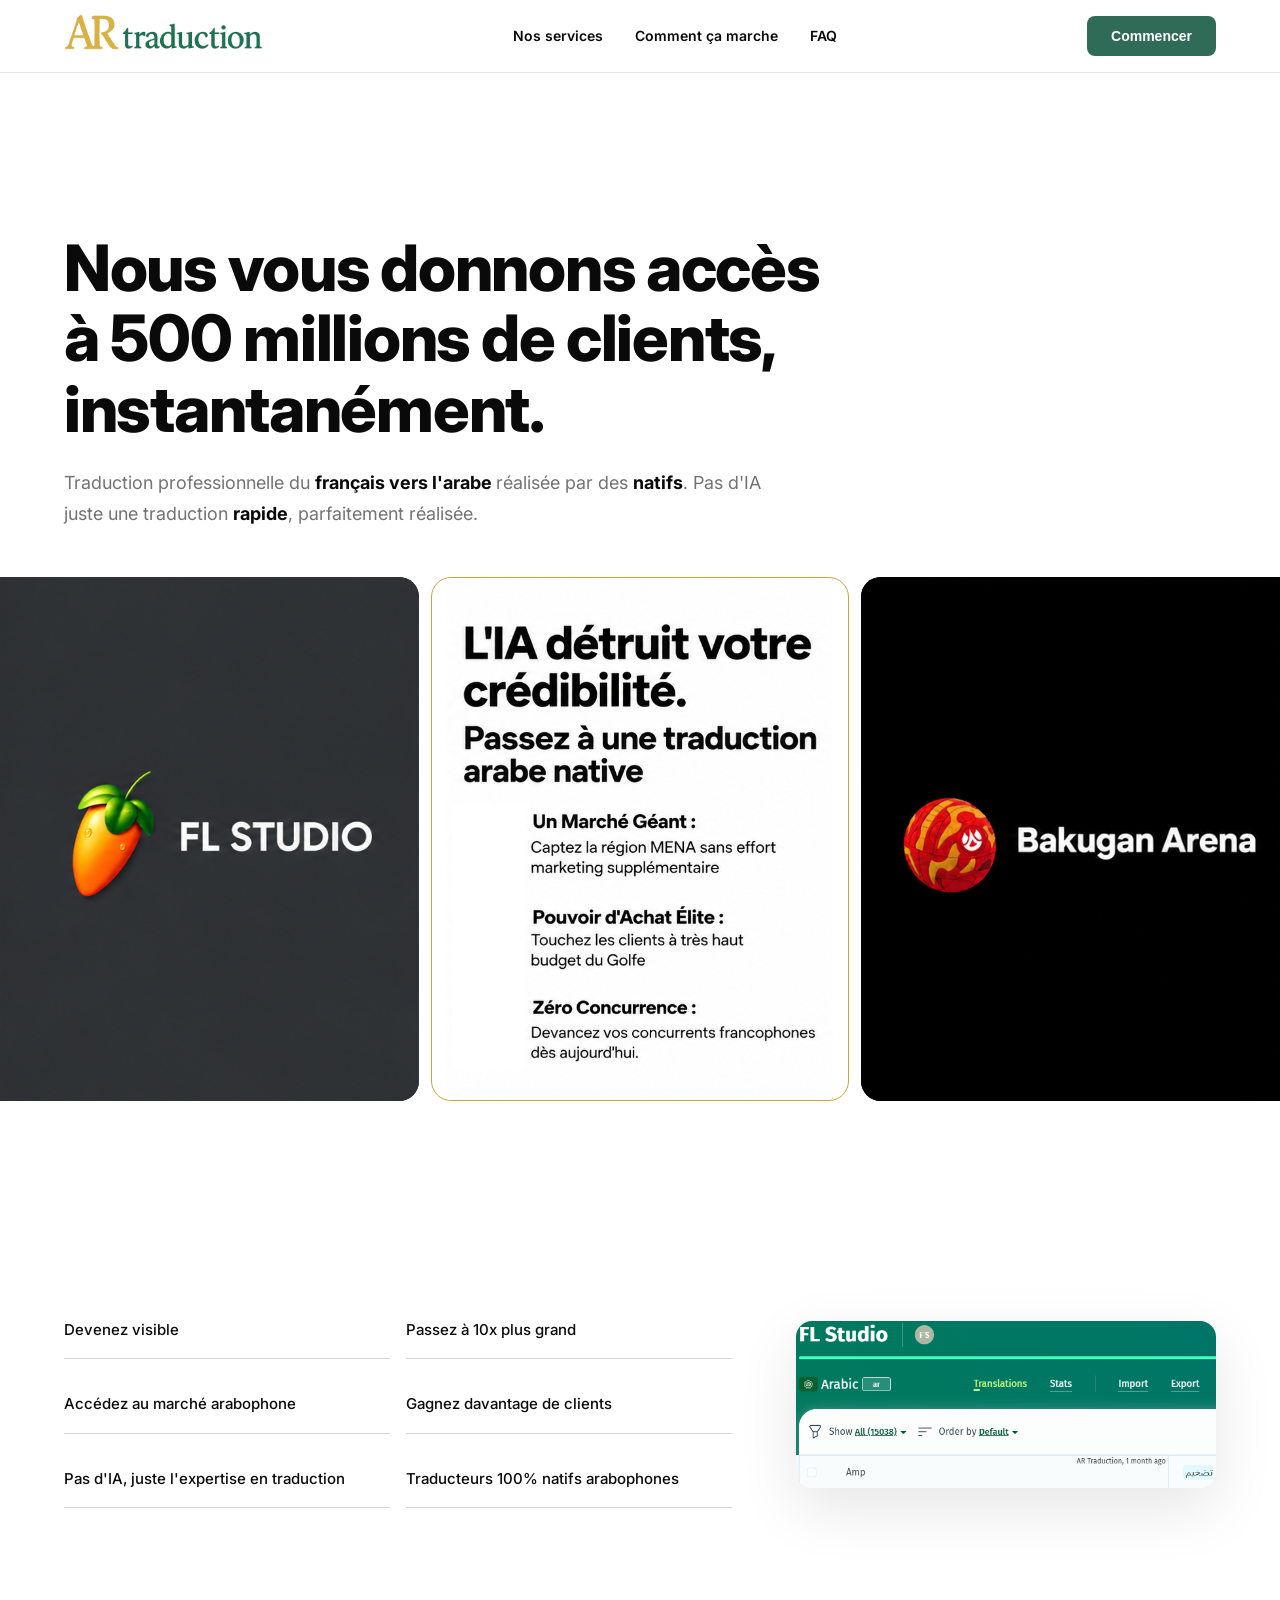
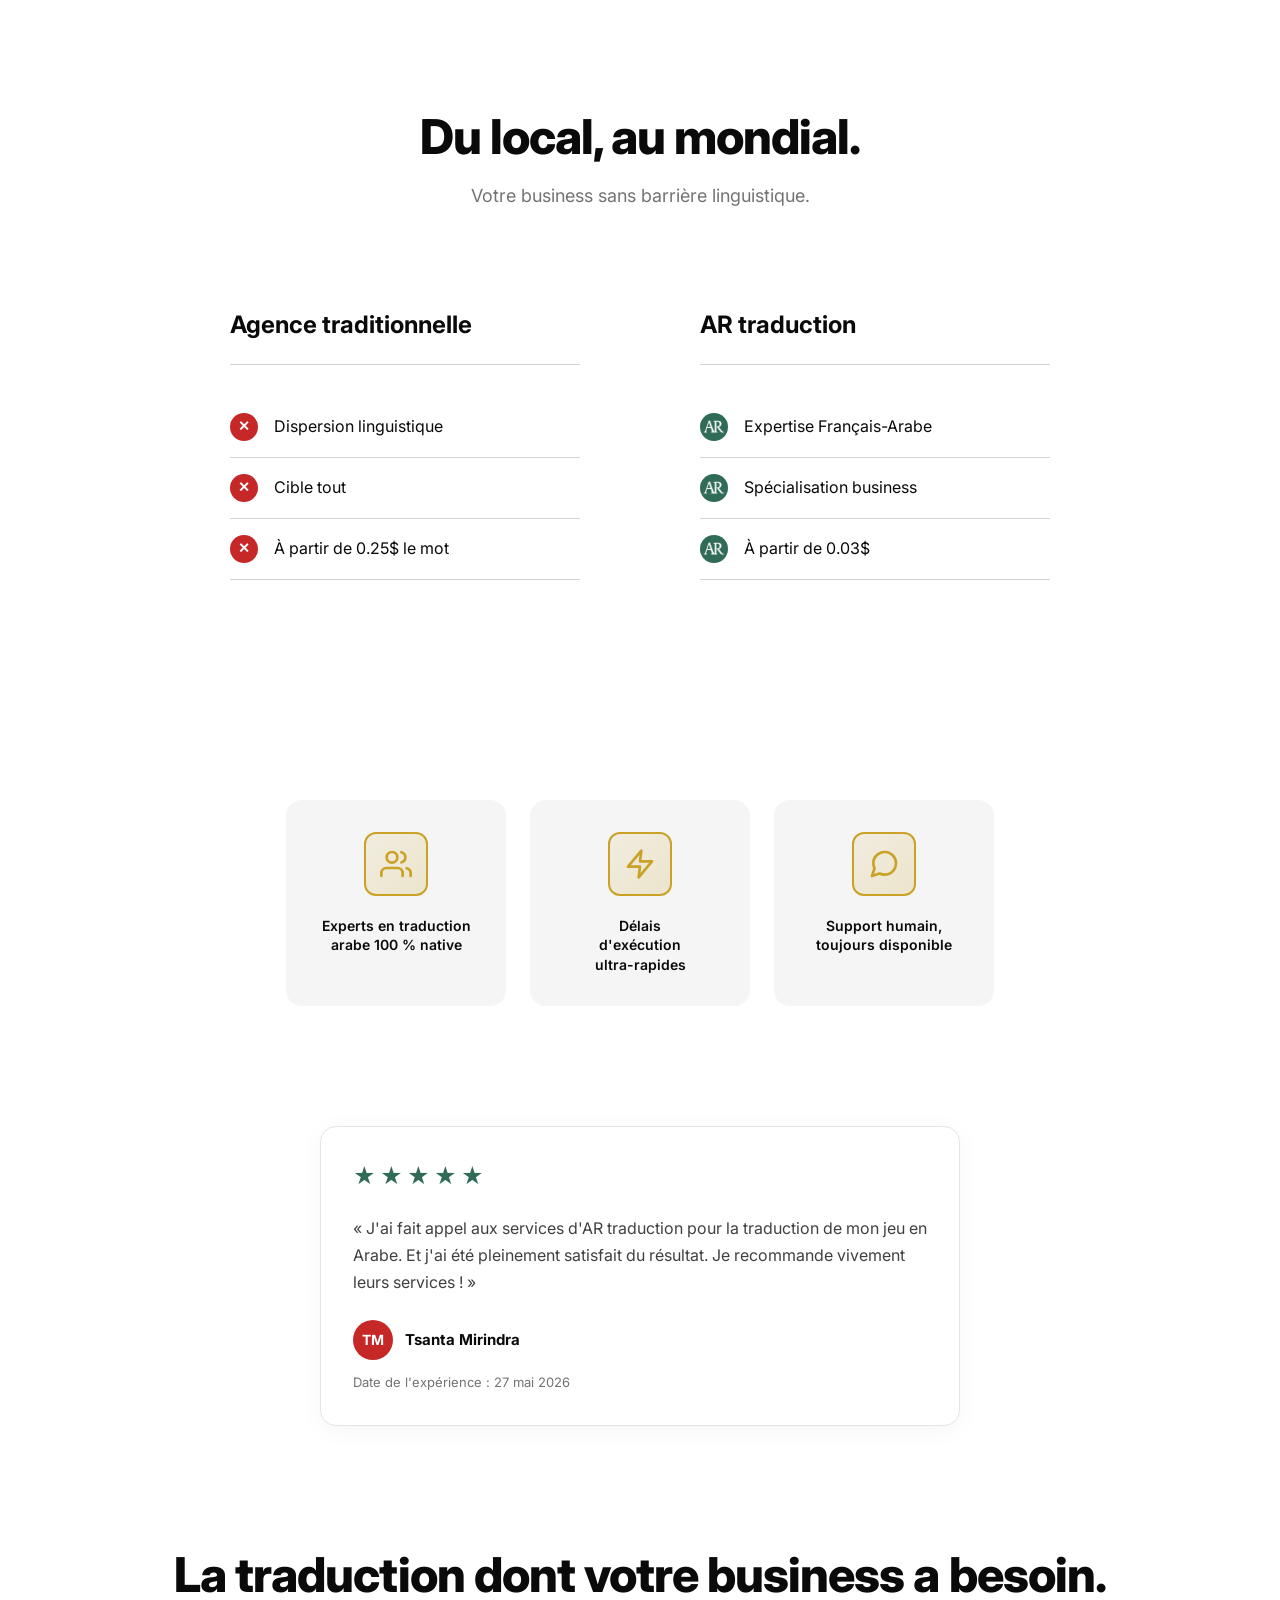
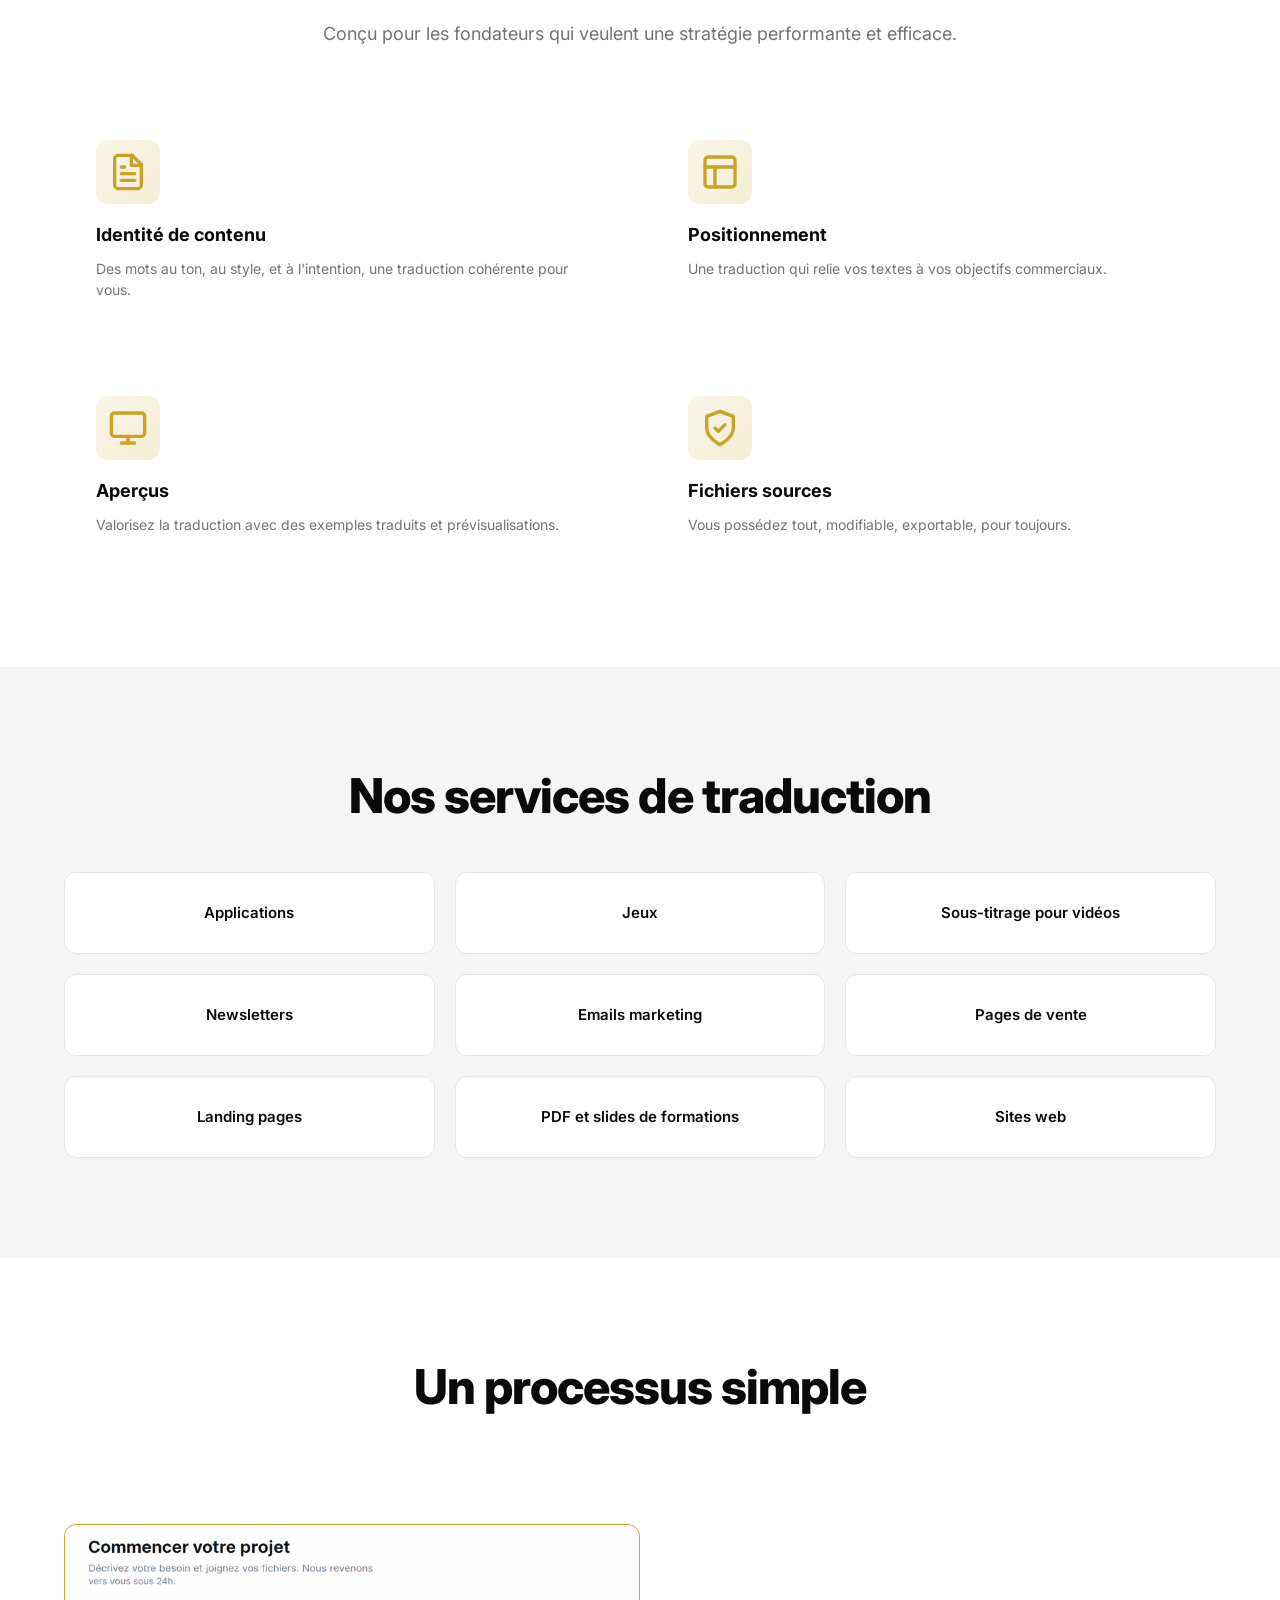
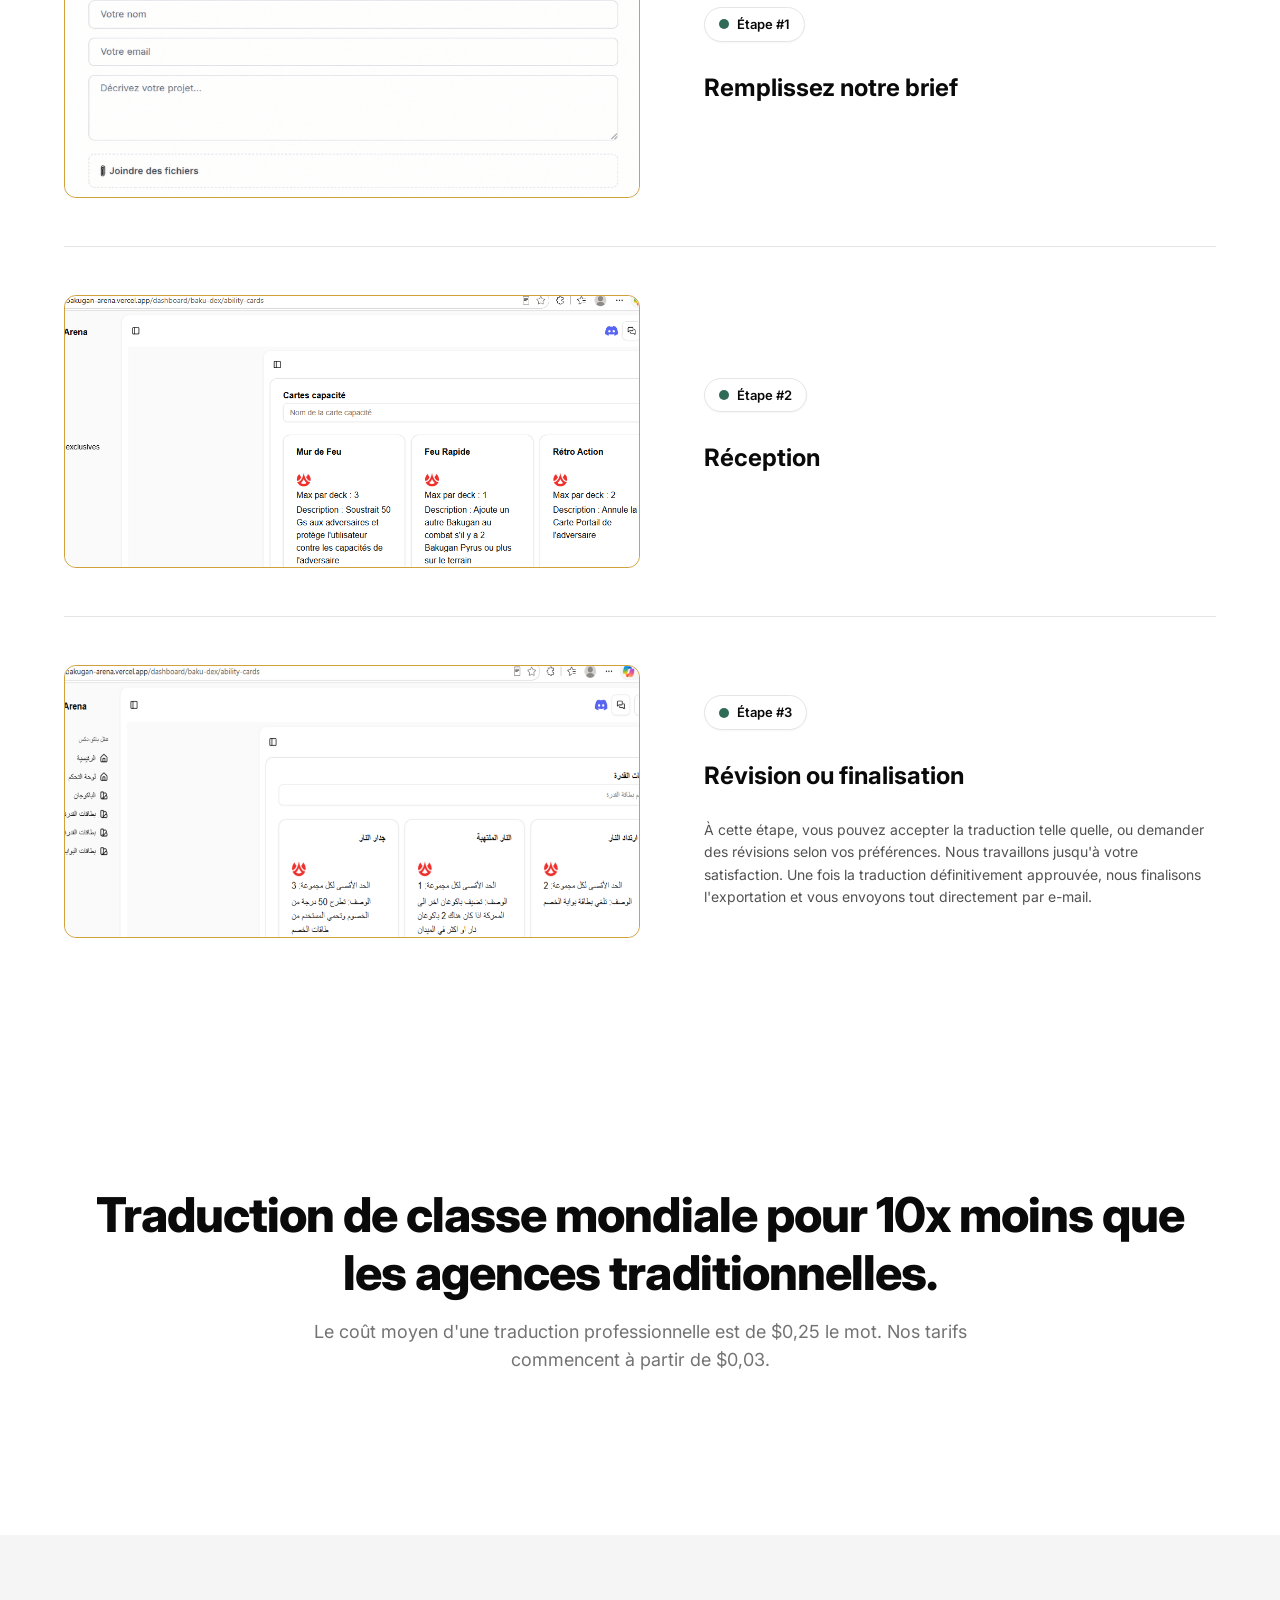
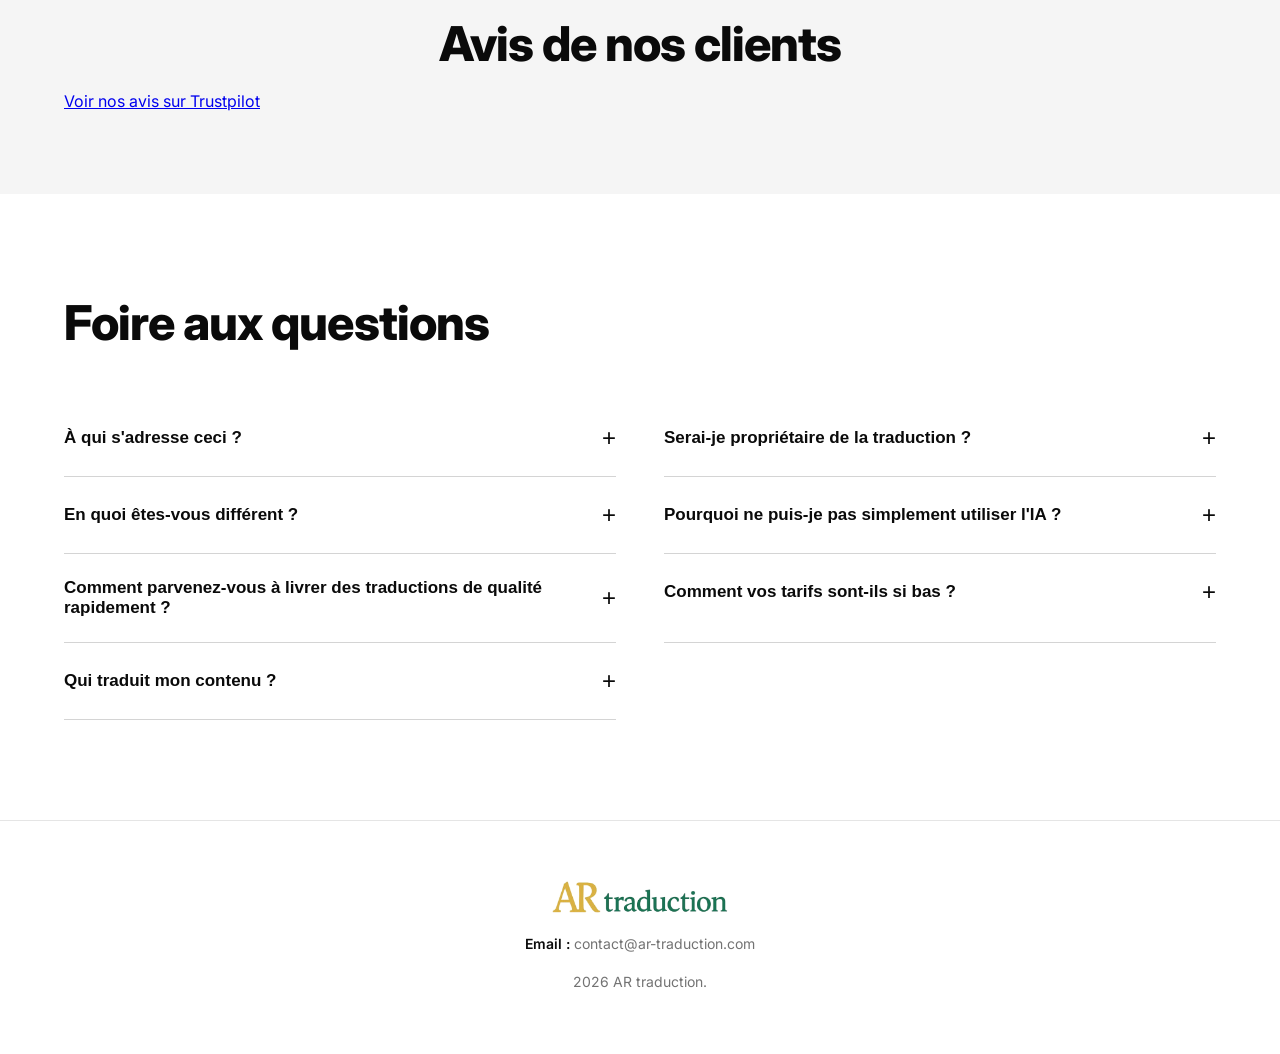
==== commit b5006c04: "Update index.html" ====
--- a/index.html
+++ b/index.html
@@ -117,7 +117,7 @@
                 à 500 millions de clients, instantanément.
             </h1>
             <p class="hero-subtitle">
-                Traduction profesionnelle du <strong>français vers l'arabe </strong>réalisée par des <strong>natifs</strong>. Pas d'IA juste une traduction <strong>rapide</strong>, parfaitement réalisée.
+                Traduction professionnelle du <strong>français vers l'arabe </strong>réalisée par des <strong>natifs</strong>. Pas d'IA juste une traduction <strong>rapide</strong>, parfaitement réalisée.
             </p>
         </div>
         <div class="hero-gallery">
@@ -143,10 +143,10 @@
                     <div class="features-grid">
                         <div class="feature-item"><span class="feature-name">Devenez visible</span><span class="feature-divider"></span></div>
                         <div class="feature-item"><span class="feature-name">Passez à 10x plus grand</span><span class="feature-divider"></span></div>
-                        <div class="feature-item"><span class="feature-name">Accéder au marché arabophone</span><span class="feature-divider"></span></div>
+                        <div class="feature-item"><span class="feature-name">Accédez au marché arabophone</span><span class="feature-divider"></span></div>
                         <div class="feature-item"><span class="feature-name">Gagnez davantage de clients</span><span class="feature-divider"></span></div>
                         <div class="feature-item"><span class="feature-name">Pas d'IA, juste l'expertise en traduction</span><span class="feature-divider"></span></div>
-                        <div class="feature-item"><span class="feature-name">Traducteurs 100% native arabe</span><span class="feature-divider"></span></div>
+                        <div class="feature-item"><span class="feature-name">Traducteurs 100% natifs arabophones</span><span class="feature-divider"></span></div>
                     </div>
                 </div>
                 <div class="features-image">
@@ -167,7 +167,7 @@
                     <ul class="comparison-list">
                         <li><span class="icon-x">✕</span><span>Dispersion linguistique</span></li>
                         <li><span class="icon-x">✕</span><span>Cible tout</span></li>
-                        <li><span class="icon-x">✕</span><span>A partir de 0.25$ le mot</span></li>
+                        <li><span class="icon-x">✕</span><span>À partir de 0.25$ le mot</span></li>
                     </ul>
                 </div>
                 <div class="comparison-card ar-traduction">
@@ -175,7 +175,7 @@
                     <ul class="comparison-list">
                         <li><span class="icon-check"><img src="images/ar-logo.png" alt="AR"></span><span>Expertise Français-Arabe</span></li>
                         <li><span class="icon-check"><img src="images/ar-logo.png" alt="AR"></span><span>Spécialisation business</span></li>
-                        <li><span class="icon-check"><img src="images/ar-logo.png" alt="AR"></span><span>A partir de 0.03$</span></li>
+                        <li><span class="icon-check"><img src="images/ar-logo.png" alt="AR"></span><span>À partir de 0.03$</span></li>
                     </ul>
                 </div>
             </div>
@@ -238,7 +238,7 @@
                 <div class="package-item">
                     <div class="package-icon"><svg xmlns="http://www.w3.org/2000/svg" width="40" height="40" viewBox="0 0 24 24" fill="none" stroke="currentColor" stroke-width="2" stroke-linecap="round" stroke-linejoin="round"><rect x="2" y="3" width="20" height="14" rx="2" ry="2"></rect><line x1="8" y1="21" x2="16" y2="21"></line><line x1="12" y1="17" x2="12" y2="21"></line></svg></div>
                     <h4>Aperçus</h4>
-                    <p>Valorisez la traduction aves des exemples traduits et prévisualisations.</p>
+                    <p>Valorisez la traduction avec des exemples traduits et prévisualisations.</p>
                 </div>
                 <div class="package-item">
                     <div class="package-icon"><svg xmlns="http://www.w3.org/2000/svg" width="40" height="40" viewBox="0 0 24 24" fill="none" stroke="currentColor" stroke-width="2" stroke-linecap="round" stroke-linejoin="round"><path d="M12 22s8-4 8-10V5l-8-3-8 3v7c0 6 8 10 8 10z"></path><path d="m9 12 2 2 4-4"></path></svg></div>
@@ -308,7 +308,7 @@
     <section class="pricing">
         <div class="container">
             <h2 class="section-title">Traduction de classe mondiale pour 10x moins que les agences traditionnelles.</h2>
-            <p class="section-subtitle">Le cout moyen d'une traduction professionnelle est de $0,25 le mot. Nos tarifs commencent à partir de $0,03.</p>
+            <p class="section-subtitle">Le coût moyen d'une traduction professionnelle est de $0,25 le mot. Nos tarifs commencent à partir de $0,03.</p>
         </div>
     </section>
 
@@ -364,7 +364,7 @@
                         <span class="faq-icon">+</span>
                     </button>
                     <div class="faq-answer">
-                        <p>Notre objectif et de permettre à toute personne lançant une entreprise, même avec peu de capital, de disposer d'une traduction de qualité tout en maintenant des prix abordables.</p>
+                        <p>Notre objectif est de permettre à toute personne lançant une entreprise, même avec peu de capital, de disposer d'une traduction de qualité tout en maintenant des prix abordables.</p>
                     </div>
                 </div>
                 <div class="faq-item">
@@ -400,7 +400,7 @@
                         <span class="faq-icon">+</span>
                     </button>
                     <div class="faq-answer">
-                        <p>Tous nos traducteurs sont soigneusement sélectionnés du monde arabe, et chaque traduction est réalisée sous supervision.</p>
+                        <p>Tous nos traducteurs sont soigneusement sélectionnés à travers le monde arabe, et chaque traduction est réalisée sous supervision.</p>
                     </div>
                 </div>
             </div>
--- a/style.css
+++ b/style.css
@@ -469,9 +469,16 @@
     background: var(--white);
 }
 
+.faq .section-title {
+    text-align: left;
+    margin-bottom: 48px;
+}
+
 .faq-list {
-    max-width: 800px;
-    margin: 0 auto;
+    display: grid;
+    grid-template-columns: 1fr 1fr;
+    column-gap: 48px;
+    max-width: 100%;
 }
 
 .faq-item {
@@ -594,6 +601,10 @@
         grid-template-columns: 1fr 1fr;
     }
 
+    .faq-list {
+        grid-template-columns: 1fr;
+    }
+
     .features-content {
         flex-direction: column;
     }
@@ -951,6 +962,7 @@
     font-weight: 600;
     color: var(--black);
     margin-bottom: 16px;
+    align-self: flex-start;
 }
 
 .process-step-dot {
